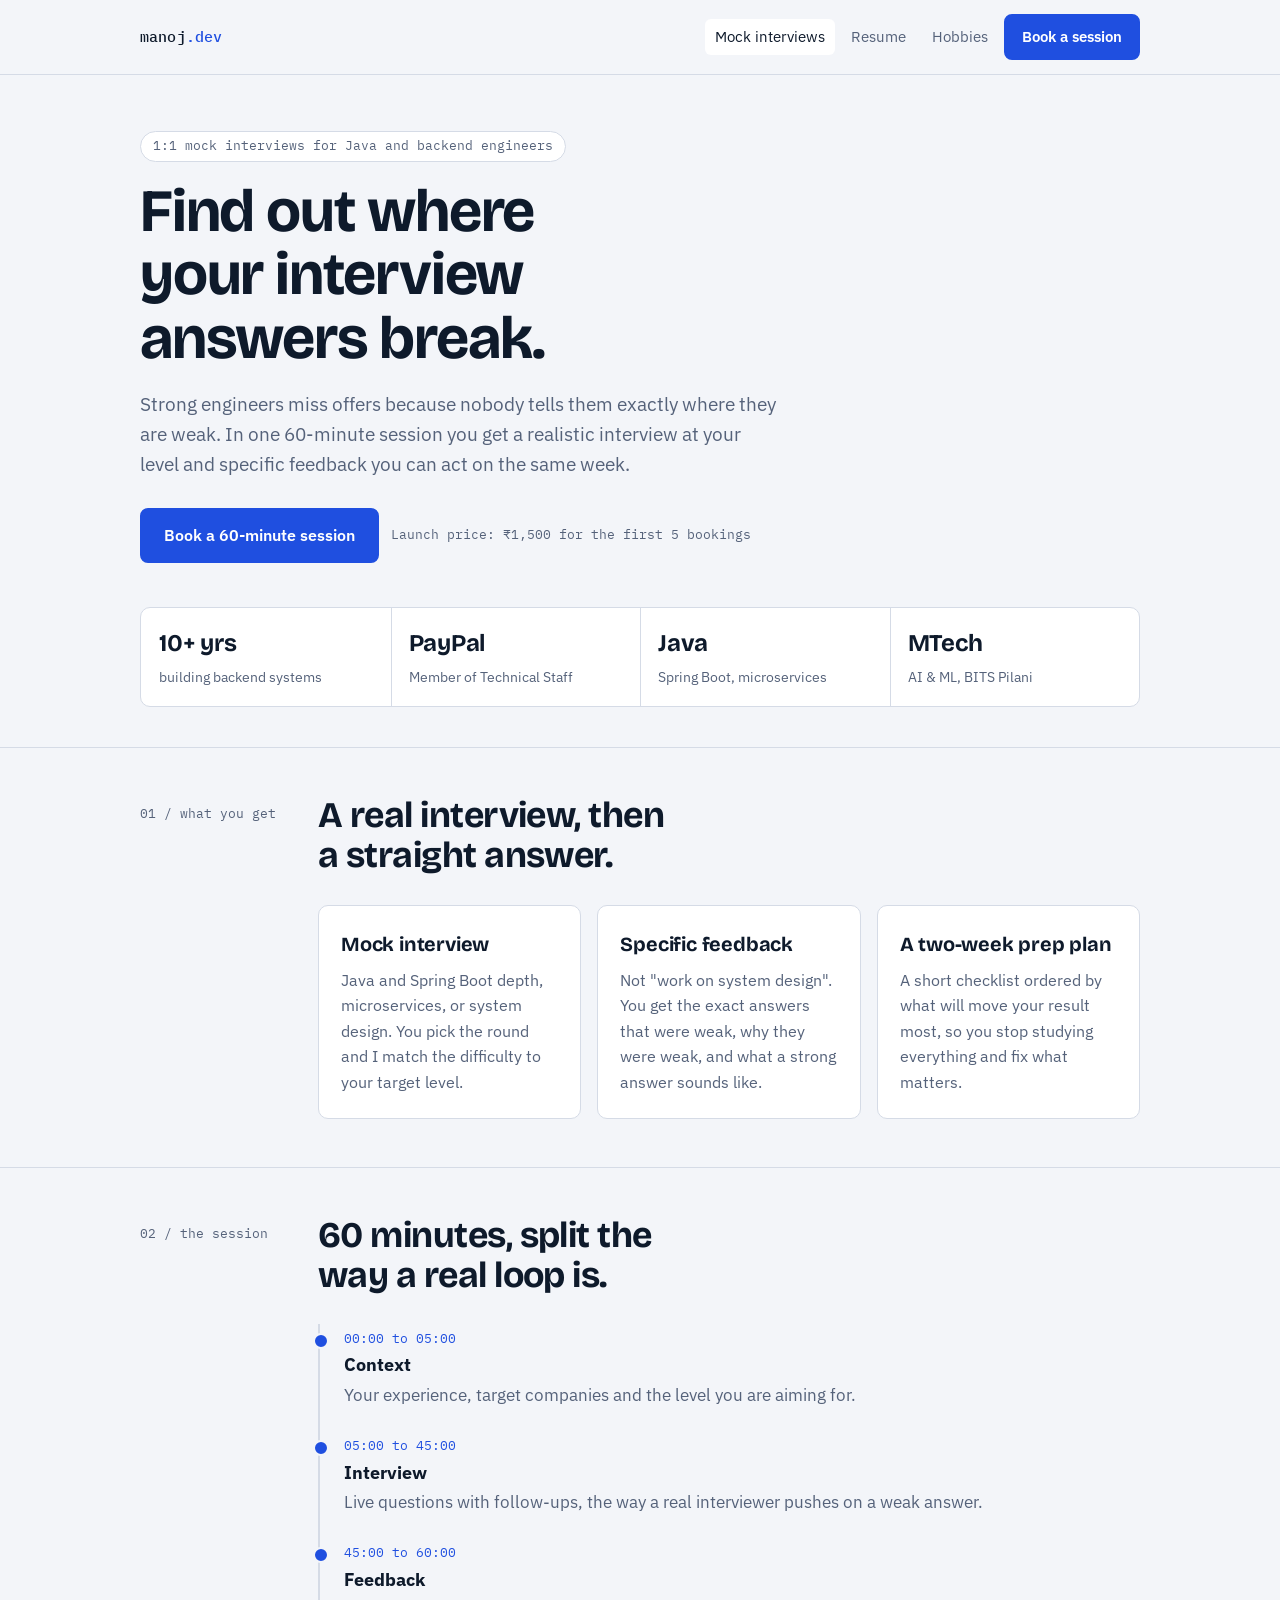
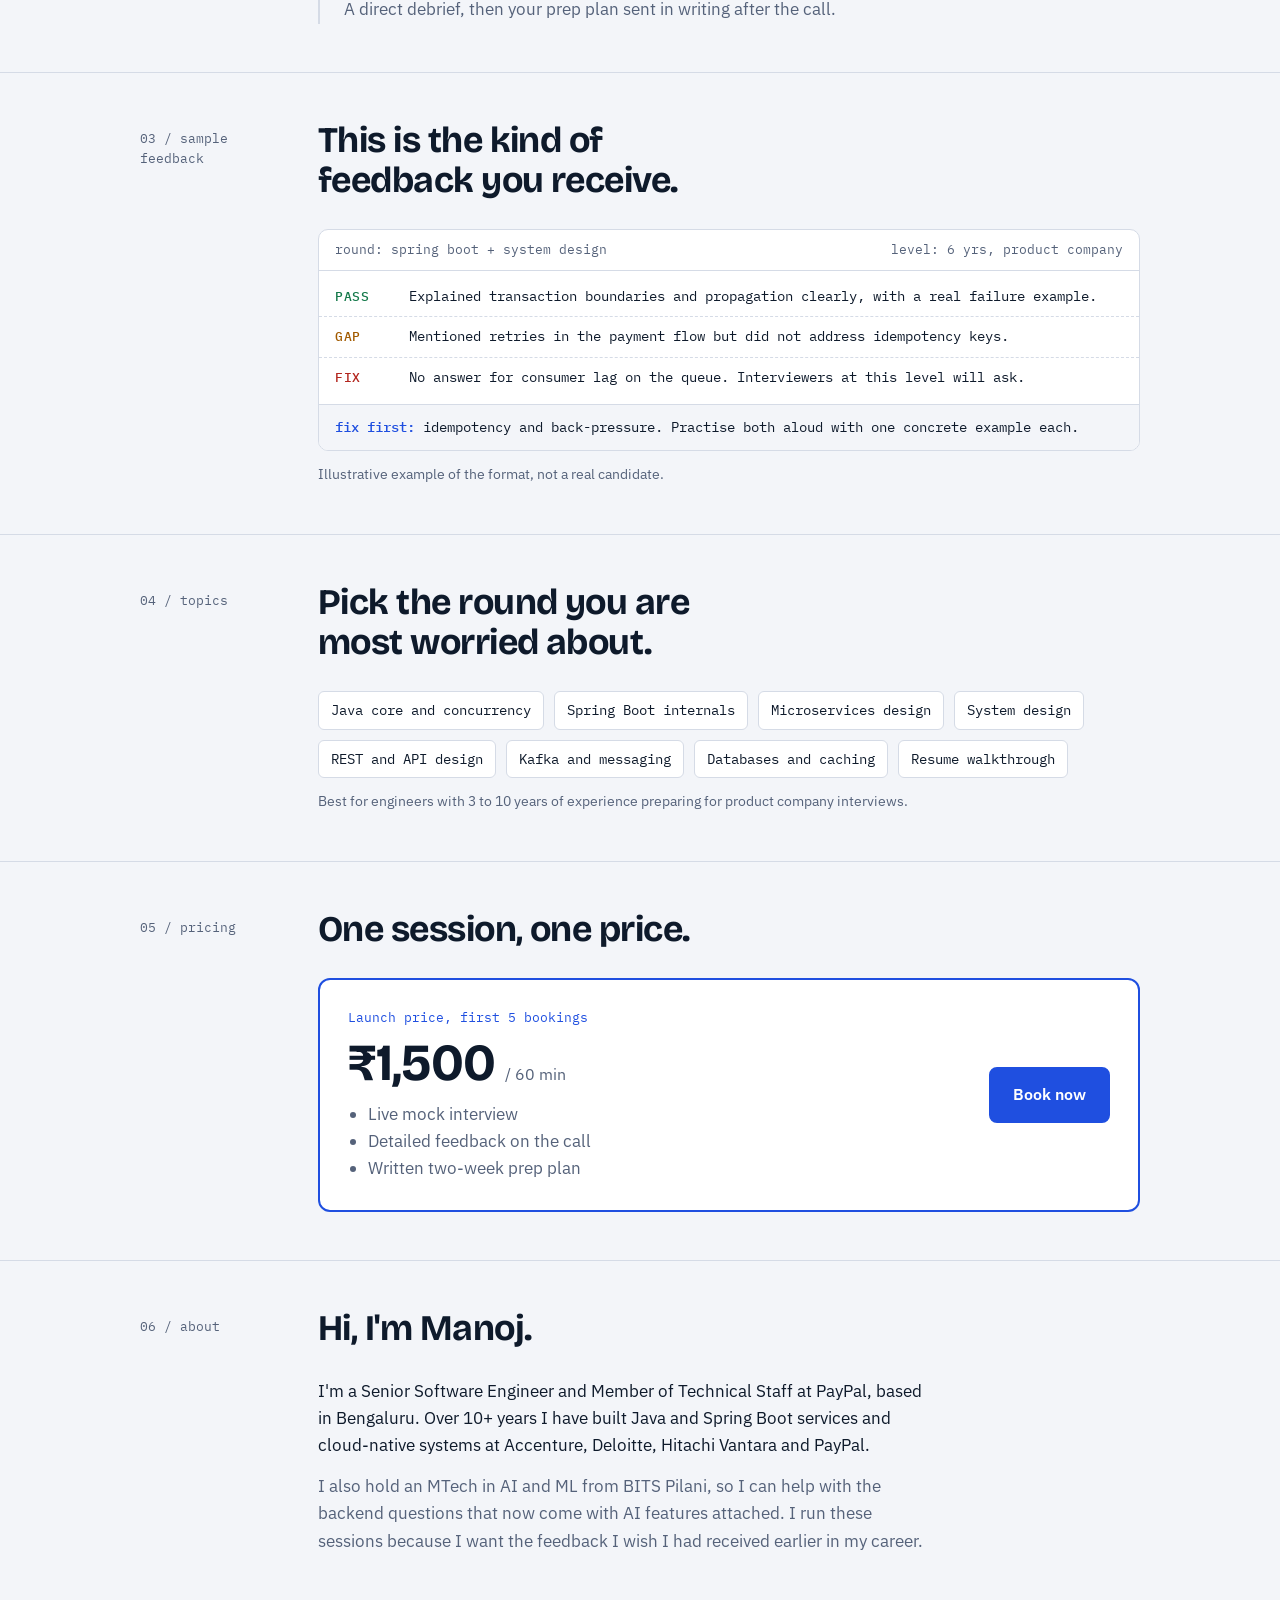
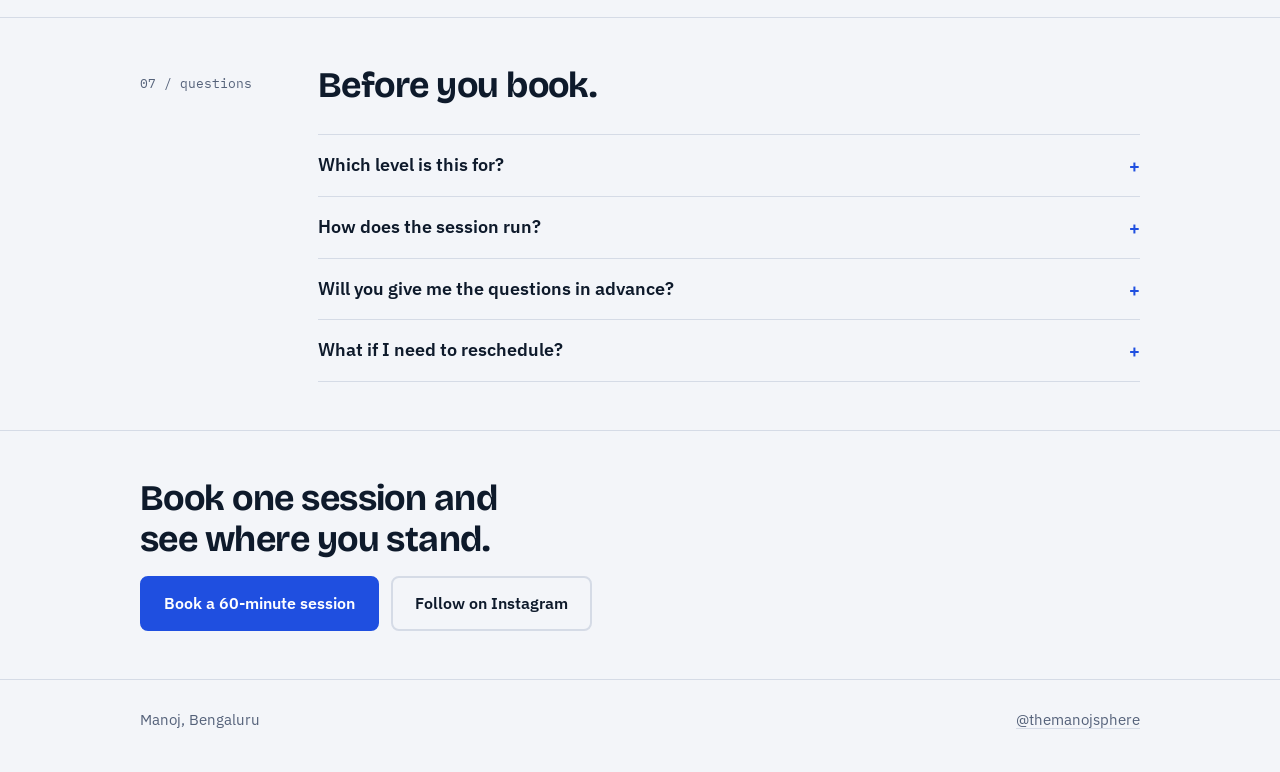
==== index.html @ a42c8658 "v1" ====
<!DOCTYPE html>
<html lang="en">
<head>
<meta charset="utf-8">
<meta name="viewport" content="width=device-width, initial-scale=1">
<title>Manoj Backend Mock Interviews</title>
<meta name="description" content="1:1 mock interviews and honest feedback for Java and backend engineers, from a Senior Software Engineer at PayPal.">
<link rel="preconnect" href="https://fonts.googleapis.com">
<link rel="preconnect" href="https://fonts.gstatic.com" crossorigin>
<link href="https://fonts.googleapis.com/css2?family=Bricolage+Grotesque:opsz,wght@12..96,600;12..96,700&family=IBM+Plex+Sans:wght@400;500;600&family=IBM+Plex+Mono:wght@400;500&display=swap" rel="stylesheet">
<link rel="stylesheet" href="styles.css">
</head>
<body>

<header class="top">
  <div class="wrap">
    <a class="brand" href="index.html">manoj<span>.dev</span></a>
    <nav class="links" aria-label="Main">
      <a class="nl" href="index.html" aria-current="page">Mock interviews</a>
      <a class="nl" href="resume.html">Resume</a>
      <a class="nl" href="hobbies.html">Hobbies</a>
      <a class="btn small" data-book href="https://topmate.io/manoj_chauhan/">Book a session</a>
    </nav>
  </div>
</header>

<main id="top">
  <div class="wrap">
    <div class="hero">
      <span class="tag">1:1 mock interviews for Java and backend engineers</span>
      <h1>Find out where your interview answers break.</h1>
      <p class="lead">Strong engineers miss offers because nobody tells them exactly where they are weak. In one 60-minute session you get a realistic interview at your level and specific feedback you can act on the same week.</p>
      <div class="cta">
        <a class="btn" data-book href="https://topmate.io/manoj_chauhan/">Book a 60-minute session</a>
        <span class="note">Launch price: ₹1,500 for the first 5 bookings</span>
      </div>

      <div class="creds" aria-label="Background">
        <div><b>10+ yrs</b><span>building backend systems</span></div>
        <div><b>PayPal</b><span>Member of Technical Staff</span></div>
        <div><b>Java</b><span>Spring Boot, microservices</span></div>
        <div><b>MTech</b><span>AI &amp; ML, BITS Pilani</span></div>
      </div>
    </div>
  </div>

  <section id="what">
    <div class="wrap">
      <div class="sec-head">
        <div class="label">01 / what you get</div>
        <h2>A real interview, then a straight answer.</h2>
      </div>
      <div class="sec-body">
        <div class="grid3">
          <div class="card">
            <h3>Mock interview</h3>
            <p>Java and Spring Boot depth, microservices, or system design. You pick the round and I match the difficulty to your target level.</p>
          </div>
          <div class="card">
            <h3>Specific feedback</h3>
            <p>Not "work on system design". You get the exact answers that were weak, why they were weak, and what a strong answer sounds like.</p>
          </div>
          <div class="card">
            <h3>A two-week prep plan</h3>
            <p>A short checklist ordered by what will move your result most, so you stop studying everything and fix what matters.</p>
          </div>
        </div>
      </div>
    </div>
  </section>

  <section id="session">
    <div class="wrap">
      <div class="sec-head">
        <div class="label">02 / the session</div>
        <h2>60 minutes, split the way a real loop is.</h2>
      </div>
      <div class="sec-body">
        <ol class="timeline">
          <li><span class="t">00:00 to 05:00</span><strong>Context</strong><p>Your experience, target companies and the level you are aiming for.</p></li>
          <li><span class="t">05:00 to 45:00</span><strong>Interview</strong><p>Live questions with follow-ups, the way a real interviewer pushes on a weak answer.</p></li>
          <li><span class="t">45:00 to 60:00</span><strong>Feedback</strong><p>A direct debrief, then your prep plan sent in writing after the call.</p></li>
        </ol>
      </div>
    </div>
  </section>

  <section id="sample">
    <div class="wrap">
      <div class="sec-head">
        <div class="label">03 / sample feedback</div>
        <h2>This is the kind of feedback you receive.</h2>
      </div>
      <div class="sec-body">
        <div class="report" role="figure" aria-label="Example interview feedback report">
          <div class="bar"><span>round: spring boot + system design</span><span>level: 6 yrs, product company</span></div>
          <div class="rows">
            <div class="row"><span class="badge pass">PASS</span><span>Explained transaction boundaries and propagation clearly, with a real failure example.</span></div>
            <div class="row"><span class="badge gap">GAP</span><span>Mentioned retries in the payment flow but did not address idempotency keys.</span></div>
            <div class="row"><span class="badge fix">FIX</span><span>No answer for consumer lag on the queue. Interviewers at this level will ask.</span></div>
          </div>
          <div class="foot"><b>fix first:</b> idempotency and back-pressure. Practise both aloud with one concrete example each.</div>
        </div>
        <p class="caption">Illustrative example of the format, not a real candidate.</p>
      </div>
    </div>
  </section>

  <section id="topics">
    <div class="wrap">
      <div class="sec-head">
        <div class="label">04 / topics</div>
        <h2>Pick the round you are most worried about.</h2>
      </div>
      <div class="sec-body">
        <ul class="chips">
          <li>Java core and concurrency</li>
          <li>Spring Boot internals</li>
          <li>Microservices design</li>
          <li>System design</li>
          <li>REST and API design</li>
          <li>Kafka and messaging</li>
          <li>Databases and caching</li>
          <li>Resume walkthrough</li>
        </ul>
        <p class="caption">Best for engineers with 3 to 10 years of experience preparing for product company interviews.</p>
      </div>
    </div>
  </section>

  <section id="pricing">
    <div class="wrap">
      <div class="sec-head">
        <div class="label">05 / pricing</div>
        <h2>One session, one price.</h2>
      </div>
      <div class="sec-body">
        <div class="price">
          <div>
            <div class="was">Launch price, first 5 bookings</div>
            <div class="amt">₹1,500 <small>/ 60 min</small></div>
            <ul>
              <li>Live mock interview</li>
              <li>Detailed feedback on the call</li>
              <li>Written two-week prep plan</li>
            </ul>
          </div>
          <a class="btn" data-book href="https://topmate.io/manoj_chauhan/">Book now</a>
        </div>
      </div>
    </div>
  </section>

  <section id="about">
    <div class="wrap">
      <div class="sec-head">
        <div class="label">06 / about</div>
        <h2>Hi, I'm Manoj.</h2>
      </div>
      <div class="sec-body about">
        <p>I'm a Senior Software Engineer and Member of Technical Staff at PayPal, based in Bengaluru. Over 10+ years I have built Java and Spring Boot services and cloud-native systems at Accenture, Deloitte, Hitachi Vantara and PayPal.</p>
        <p class="muted">I also hold an MTech in AI and ML from BITS Pilani, so I can help with the backend questions that now come with AI features attached. I run these sessions because I want the feedback I wish I had received earlier in my career.</p>
      </div>
    </div>
  </section>

  <section id="faq">
    <div class="wrap">
      <div class="sec-head">
        <div class="label">07 / questions</div>
        <h2>Before you book.</h2>
      </div>
      <div class="sec-body">
        <details>
          <summary>Which level is this for?</summary>
          <p>Engineers with roughly 3 to 10 years of experience. If you are outside that range, message me first and I will tell you honestly whether it fits.</p>
        </details>
        <details>
          <summary>How does the session run?</summary>
          <p>It is a video call. After you book, I will ask which round you want and which companies you are targeting so I can prepare the right questions.</p>
        </details>
        <details>
          <summary>Will you give me the questions in advance?</summary>
          <p>No. The value is in answering without preparing for these exact questions, the same as in a real interview.</p>
        </details>
        <details>
          <summary>What if I need to reschedule?</summary>
          <p>Tell me at least 24 hours before and we will move it to another slot.</p>
        </details>
      </div>
    </div>
  </section>

  <section class="final">
    <div class="wrap">
      <div class="sec-body" style="margin-left:0">
        <h2>Book one session and see where you stand.</h2>
        <div class="cta">
          <a class="btn" data-book href="https://topmate.io/manoj_chauhan/">Book a 60-minute session</a>
          <a class="btn ghost" href="https://www.instagram.com/themanojsphere" target="_blank" rel="noopener">Follow on Instagram</a>
        </div>
      </div>
    </div>
  </section>
</main>

<footer>
  <div class="wrap">
    <span>Manoj, Bengaluru</span>
    <a href="https://www.instagram.com/themanojsphere" target="_blank" rel="noopener">@themanojsphere</a>
  </div>
</footer>

<script>
  // Replace this with your own Topmate (or other booking) link. Every Book button uses it.
  var BOOK_URL = "https://topmate.io/manoj_chauhan/";
  document.querySelectorAll("[data-book]").forEach(function (a) { a.setAttribute("href", BOOK_URL); a.setAttribute("target", "_blank"); a.setAttribute("rel", "noopener"); });
</script>
</body>
</html>
---- styles.css ----
/* Layout idea: a single left-aligned column of sections, each ruled like a code review, with one mono "feedback report" as the signature element. */
:root {
  --bg: #F3F5F9;
  --surface: #FFFFFF;
  --ink: #0E1A2B;
  --muted: #55627A;
  --line: #D5DBE6;
  --accent: #1F4FE0;
  --accent-ink: #FFFFFF;
  --good: #14794A;
  --warn: #A25B00;
  --bad: #B3261E;
  --display: "Bricolage Grotesque", "Helvetica Neue", Arial, sans-serif;
  --body: "IBM Plex Sans", system-ui, -apple-system, "Segoe UI", sans-serif;
  --mono: "IBM Plex Mono", ui-monospace, "SF Mono", Menlo, Consolas, monospace;
  color-scheme: light;
}
@media (prefers-color-scheme: dark) {
  :root:not([data-theme="light"]) {
    --bg: #0B1220;
    --surface: #131C2E;
    --ink: #E8EDF7;
    --muted: #9AA7BF;
    --line: #26334D;
    --accent: #7FA2FF;
    --accent-ink: #0B1220;
    --good: #4CC38A;
    --warn: #E5A54B;
    --bad: #FF8A80;
    color-scheme: dark;
  }
}
:root[data-theme="dark"] {
  --bg: #0B1220;
  --surface: #131C2E;
  --ink: #E8EDF7;
  --muted: #9AA7BF;
  --line: #26334D;
  --accent: #7FA2FF;
  --accent-ink: #0B1220;
  --good: #4CC38A;
  --warn: #E5A54B;
  --bad: #FF8A80;
  color-scheme: dark;
}

* { box-sizing: border-box; }
html { scroll-behavior: smooth; }
body {
  margin: 0;
  background: var(--bg);
  color: var(--ink);
  font-family: var(--body);
  font-size: 17px;
  line-height: 1.6;
  -webkit-font-smoothing: antialiased;
}
@media (prefers-reduced-motion: reduce) { html { scroll-behavior: auto; } * { transition: none !important; } }

a { color: inherit; }
:focus-visible { outline: 3px solid var(--accent); outline-offset: 3px; border-radius: 4px; }

.wrap { max-width: 1040px; margin: 0 auto; padding: 0 20px; }

/* header */
header.top { border-bottom: 1px solid var(--line); }
header.top .wrap { display: flex; align-items: center; justify-content: space-between; gap: 16px; padding-top: 14px; padding-bottom: 14px; }
.brand { font-family: var(--mono); font-size: 15px; font-weight: 500; text-decoration: none; letter-spacing: 0.01em; }
.brand span { color: var(--accent); }

.btn {
  display: inline-flex; align-items: center; justify-content: center; gap: 8px;
  background: var(--accent); color: var(--accent-ink);
  font-family: var(--body); font-weight: 600; font-size: 16px;
  padding: 13px 22px; border-radius: 8px; text-decoration: none; border: 2px solid var(--accent);
  transition: transform .15s ease;
}
.btn:hover { transform: translateY(-1px); }
.btn.ghost { background: transparent; color: var(--ink); border-color: var(--line); }
.btn.small { padding: 9px 16px; font-size: 15px; }

/* hero */
.hero { padding: 56px 0 40px; }
.tag { font-family: var(--mono); font-size: 13px; color: var(--muted); display: inline-block; border: 1px solid var(--line); border-radius: 999px; padding: 4px 12px; background: var(--surface); }
h1 {
  font-family: var(--display); font-weight: 700; font-size: clamp(34px, 6.4vw, 60px);
  line-height: 1.06; letter-spacing: -0.02em; margin: 18px 0 18px; max-width: 16ch; text-wrap: balance;
}
.lead { font-size: 19px; color: var(--muted); max-width: 58ch; margin: 0 0 28px; }
.cta { display: flex; flex-wrap: wrap; gap: 12px; align-items: center; }
.cta .note { font-family: var(--mono); font-size: 13px; color: var(--muted); }

.creds { display: grid; grid-template-columns: repeat(auto-fit, minmax(150px, 1fr)); gap: 0; margin-top: 44px; border: 1px solid var(--line); border-radius: 10px; background: var(--surface); overflow: hidden; }
.creds div { padding: 16px 18px; border-right: 1px solid var(--line); border-bottom: 1px solid var(--line); margin: 0 -1px -1px 0; }
.creds b { display: block; font-family: var(--display); font-size: 24px; letter-spacing: -0.01em; }
.creds span { font-size: 14px; color: var(--muted); }

/* sections */
section { padding: 48px 0; border-top: 1px solid var(--line); }
.sec-head { display: grid; grid-template-columns: 150px 1fr; gap: 12px 28px; margin-bottom: 28px; }
.sec-head .label { font-family: var(--mono); font-size: 13px; color: var(--muted); padding-top: 8px; }
h2 { font-family: var(--display); font-size: clamp(26px, 4vw, 36px); line-height: 1.12; letter-spacing: -0.015em; margin: 0; max-width: 22ch; text-wrap: balance; }
.sec-body { margin-left: 178px; }
@media (max-width: 760px) {
  .sec-head { grid-template-columns: 1fr; gap: 4px; }
  .sec-head .label { padding-top: 0; }
  .sec-body { margin-left: 0; }
}

.grid3 { display: grid; grid-template-columns: repeat(auto-fit, minmax(230px, 1fr)); gap: 16px; }
.card { background: var(--surface); border: 1px solid var(--line); border-radius: 10px; padding: 22px; }
.card h3 { font-family: var(--display); font-size: 20px; margin: 0 0 8px; letter-spacing: -0.01em; }
.card p { margin: 0; color: var(--muted); font-size: 16px; }

/* session timeline */
.timeline { list-style: none; margin: 0; padding: 0; border-left: 2px solid var(--line); }
.timeline li { position: relative; padding: 0 0 22px 24px; }
.timeline li:last-child { padding-bottom: 0; }
.timeline li::before { content: ""; position: absolute; left: -7px; top: 9px; width: 12px; height: 12px; border-radius: 50%; background: var(--accent); border: 2px solid var(--bg); }
.timeline .t { font-family: var(--mono); font-size: 13px; color: var(--accent); }
.timeline strong { display: block; font-size: 18px; }
.timeline p { margin: 2px 0 0; color: var(--muted); }

/* feedback report */
.report { background: var(--surface); border: 1px solid var(--line); border-radius: 10px; overflow: hidden; font-family: var(--mono); font-size: 14px; line-height: 1.55; }
.report .bar { display: flex; justify-content: space-between; gap: 12px; flex-wrap: wrap; padding: 10px 16px; border-bottom: 1px solid var(--line); color: var(--muted); font-size: 12.5px; }
.report .rows { padding: 6px 0; }
.report .row { display: grid; grid-template-columns: 62px 1fr; gap: 12px; padding: 9px 16px; }
.report .badge { font-weight: 500; font-size: 12.5px; letter-spacing: 0.04em; padding-top: 1px; }
.report .pass { color: var(--good); }
.report .gap { color: var(--warn); }
.report .fix { color: var(--bad); }
.report .row + .row { border-top: 1px dashed var(--line); }
.report .foot { padding: 12px 16px; border-top: 1px solid var(--line); background: var(--bg); }
.report .foot b { color: var(--accent); font-weight: 500; }
.caption { font-size: 14px; color: var(--muted); margin: 12px 0 0; }

/* topics */
.chips { display: flex; flex-wrap: wrap; gap: 10px; padding: 0; margin: 0; list-style: none; }
.chips li { font-family: var(--mono); font-size: 14px; background: var(--surface); border: 1px solid var(--line); border-radius: 6px; padding: 7px 12px; }

/* pricing */
.price { display: flex; flex-wrap: wrap; gap: 28px; align-items: center; justify-content: space-between; background: var(--surface); border: 2px solid var(--accent); border-radius: 12px; padding: 28px; }
.price .amt { font-family: var(--display); font-size: 52px; font-weight: 700; letter-spacing: -0.02em; line-height: 1; }
.price .amt small { font-family: var(--body); font-size: 16px; font-weight: 400; color: var(--muted); letter-spacing: 0; }
.price ul { margin: 12px 0 0; padding-left: 20px; color: var(--muted); }
.price .was { font-family: var(--mono); font-size: 13px; color: var(--accent); margin-bottom: 8px; }

/* about */
.about p { margin: 0 0 14px; max-width: 62ch; }
.about p.muted { color: var(--muted); }

/* faq */
details { border-bottom: 1px solid var(--line); padding: 16px 0; }
details:first-child { border-top: 1px solid var(--line); }
summary { cursor: pointer; font-weight: 600; font-size: 18px; list-style: none; display: flex; justify-content: space-between; gap: 16px; }
summary::-webkit-details-marker { display: none; }
summary::after { content: "+"; font-family: var(--mono); color: var(--accent); }
details[open] summary::after { content: "\2212"; }
details p { margin: 10px 0 0; color: var(--muted); max-width: 62ch; }

/* final */
.final { text-align: left; }
.final h2 { max-width: 20ch; margin-bottom: 16px; }

footer { border-top: 1px solid var(--line); padding: 28px 0 40px; color: var(--muted); font-size: 15px; }
footer .wrap { display: flex; flex-wrap: wrap; justify-content: space-between; gap: 12px; }
footer a { text-decoration-color: var(--line); text-underline-offset: 3px; }

/* nav */
nav.links { display: flex; align-items: center; gap: 6px; flex-wrap: wrap; }
nav.links a.nl { font-size: 15px; text-decoration: none; padding: 6px 10px; border-radius: 6px; color: var(--muted); }
nav.links a.nl:hover, nav.links a.nl[aria-current="page"] { color: var(--ink); background: var(--surface); }
@media (max-width: 560px) { header.top .wrap { flex-wrap: wrap; } }

/* resume + hobbies */
.page-hero { padding: 48px 0 28px; }
.page-hero h1 { max-width: 18ch; }
.job { display: grid; grid-template-columns: 150px 1fr; gap: 6px 28px; padding: 20px 0; border-top: 1px solid var(--line); }
.job:first-child { border-top: 0; padding-top: 0; }
.job .when { font-family: var(--mono); font-size: 13px; color: var(--muted); padding-top: 4px; }
.job h3 { font-family: var(--display); font-size: 21px; margin: 0; letter-spacing: -0.01em; }
.job .where { color: var(--accent); font-weight: 500; }
.job p { margin: 6px 0 0; color: var(--muted); max-width: 60ch; }
@media (max-width: 640px) { .job { grid-template-columns: 1fr; } }
.skills { display: grid; grid-template-columns: repeat(auto-fit, minmax(220px, 1fr)); gap: 16px; }
.hob { display: grid; grid-template-columns: repeat(auto-fit, minmax(260px, 1fr)); gap: 16px; }
.hob .card .k { font-family: var(--mono); font-size: 12.5px; color: var(--accent); margin-bottom: 10px; display: block; }
.hob .card a { color: var(--accent); text-underline-offset: 3px; }
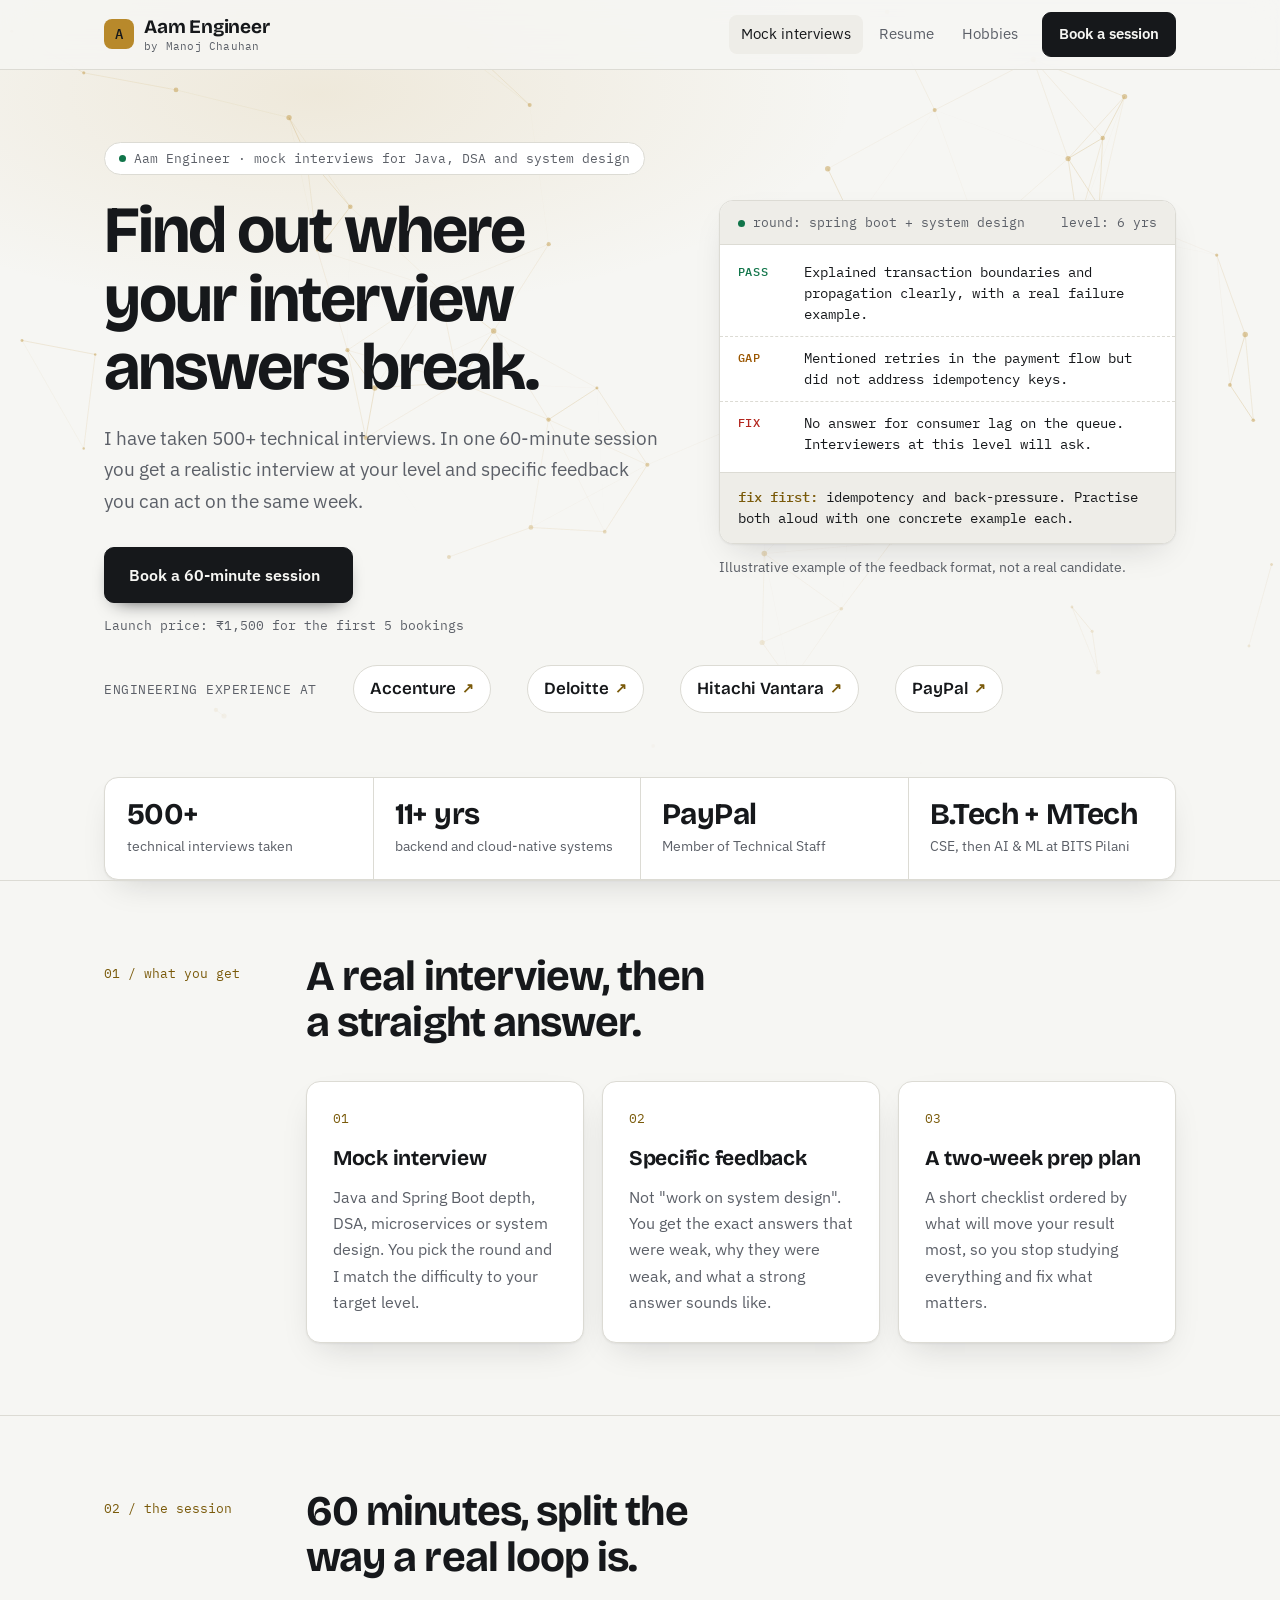
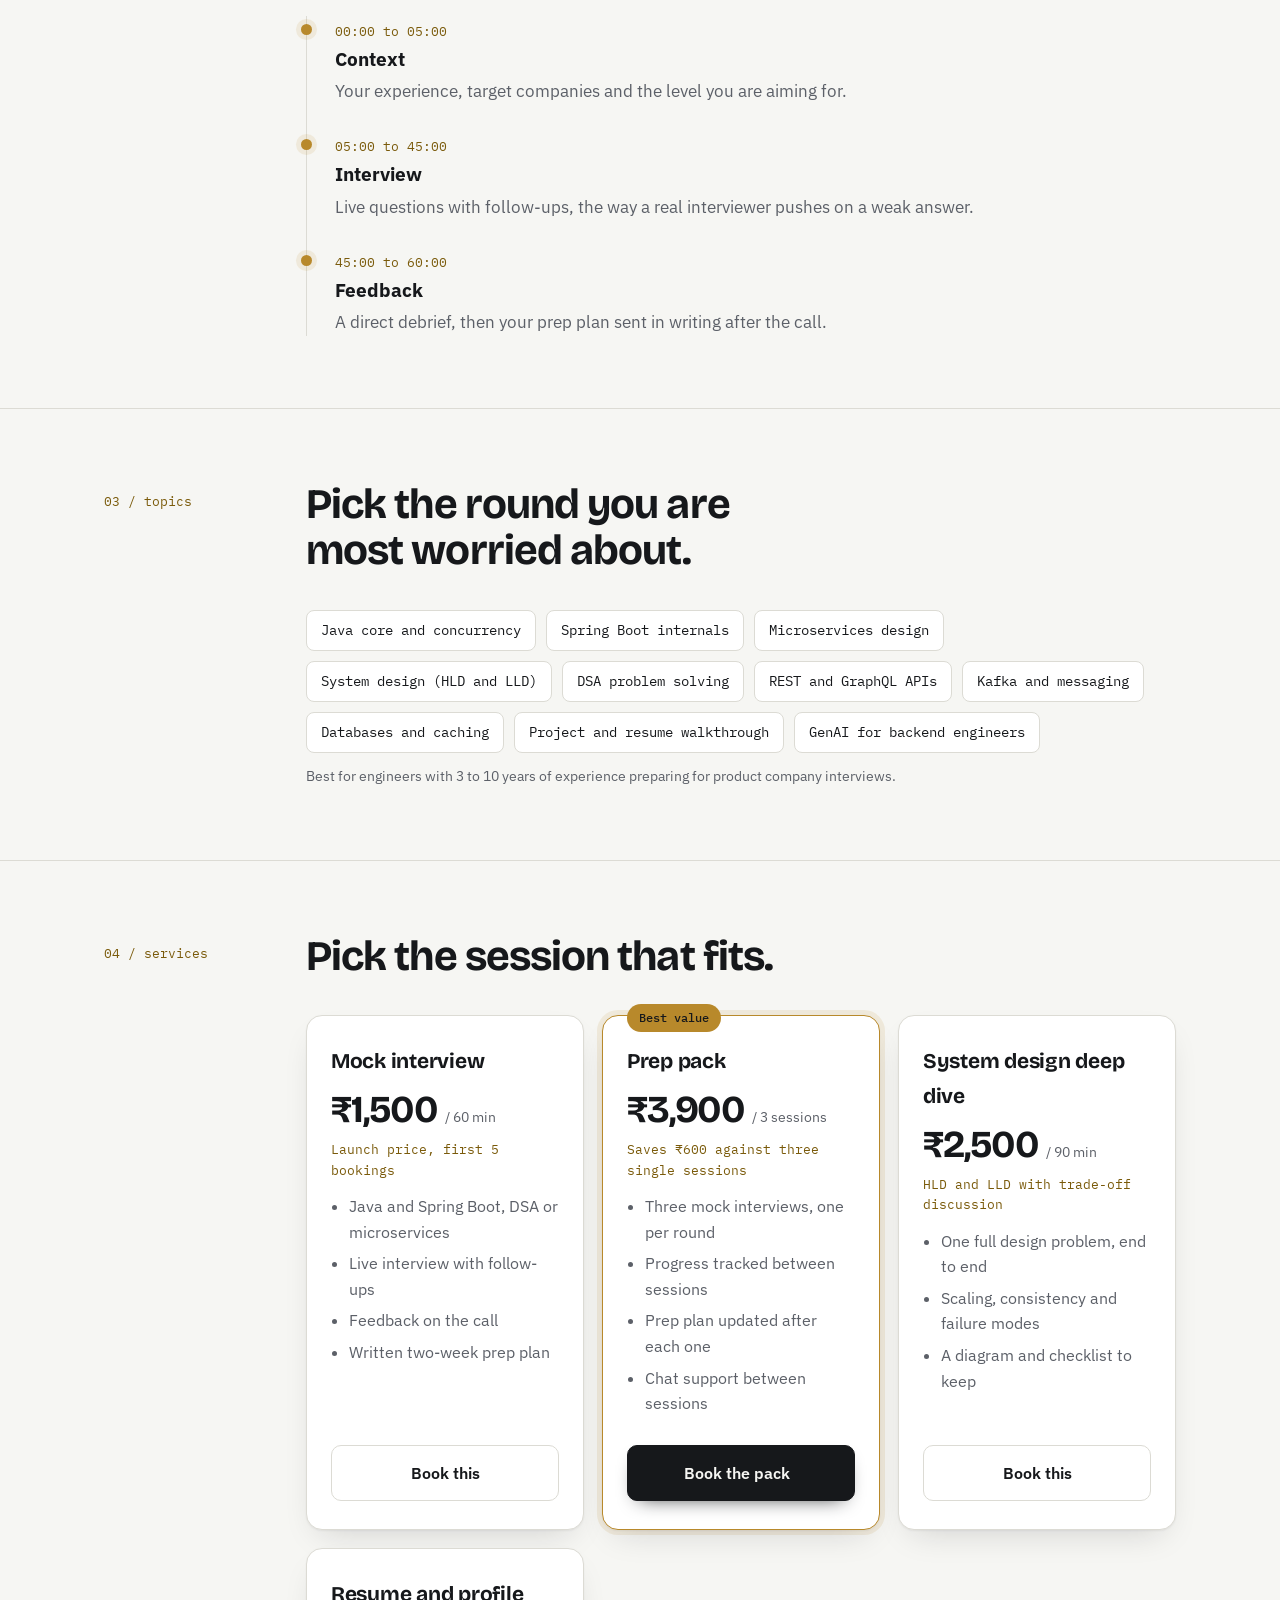
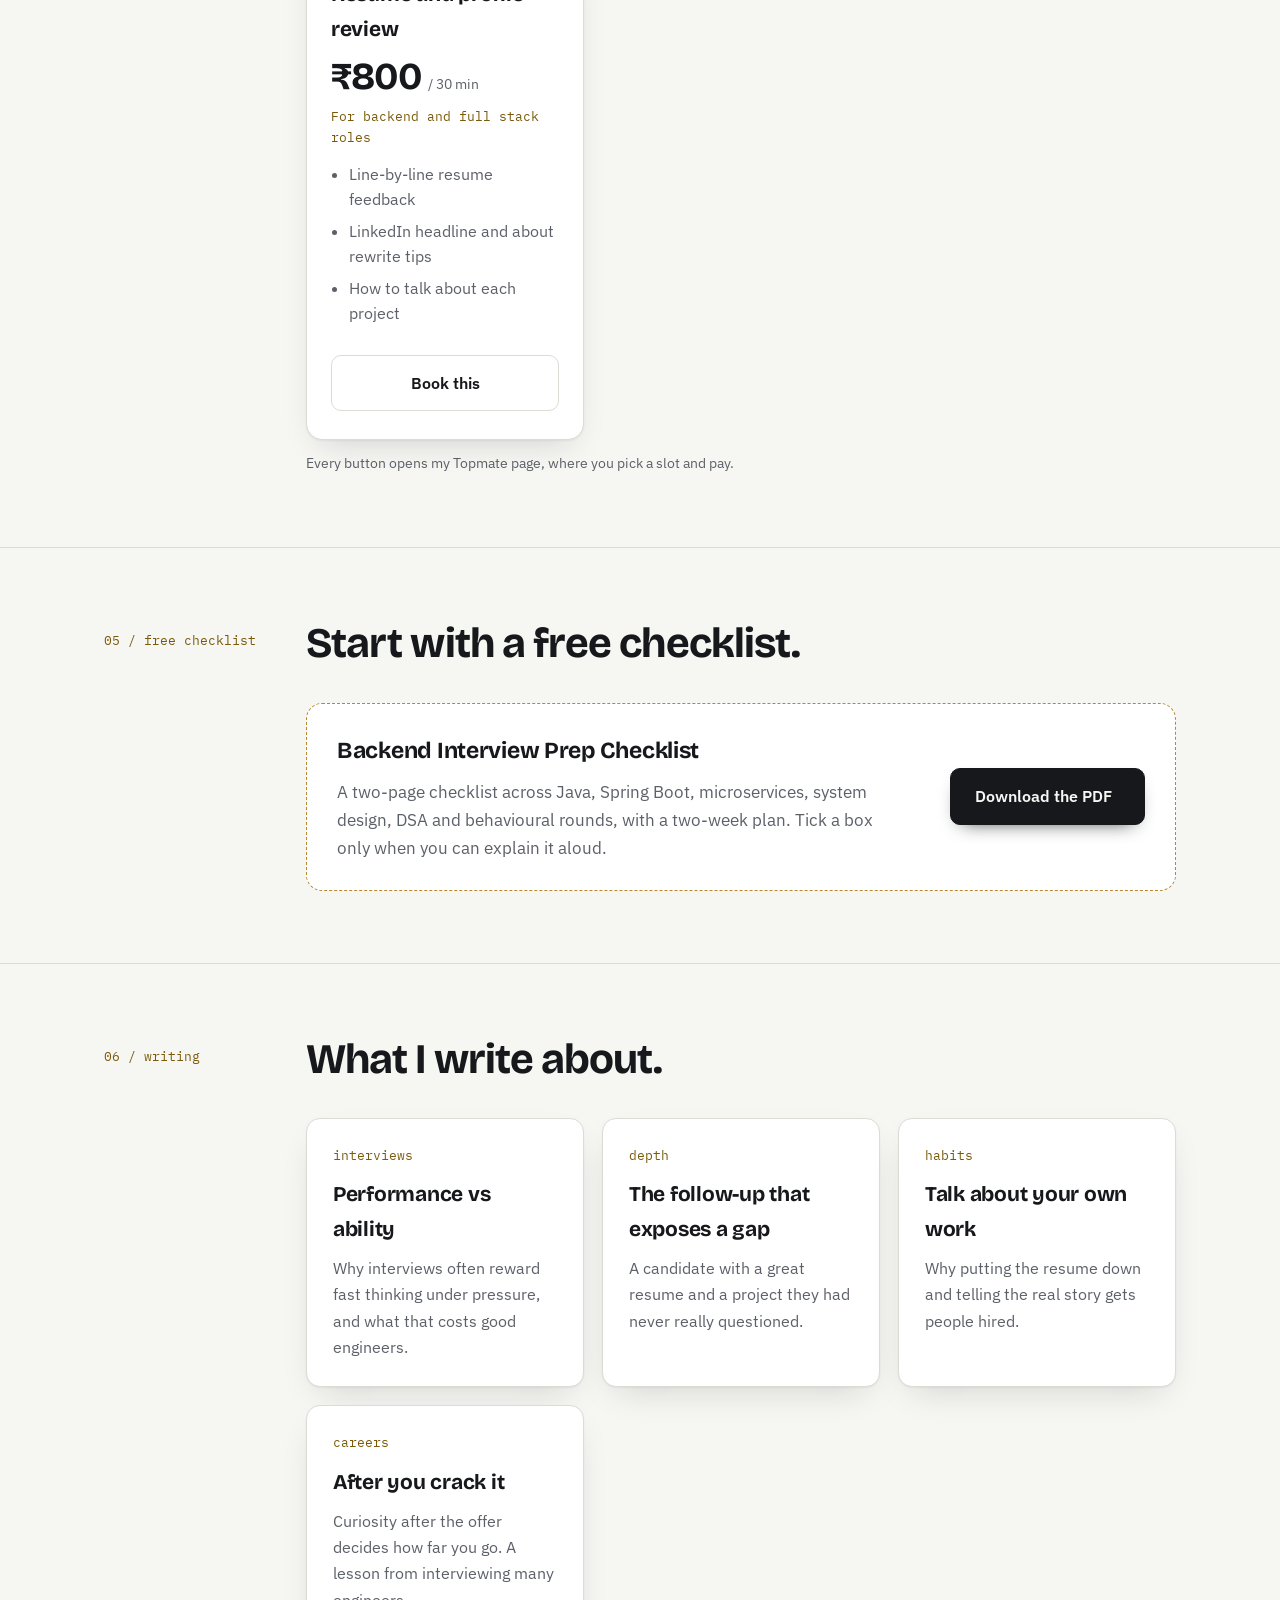
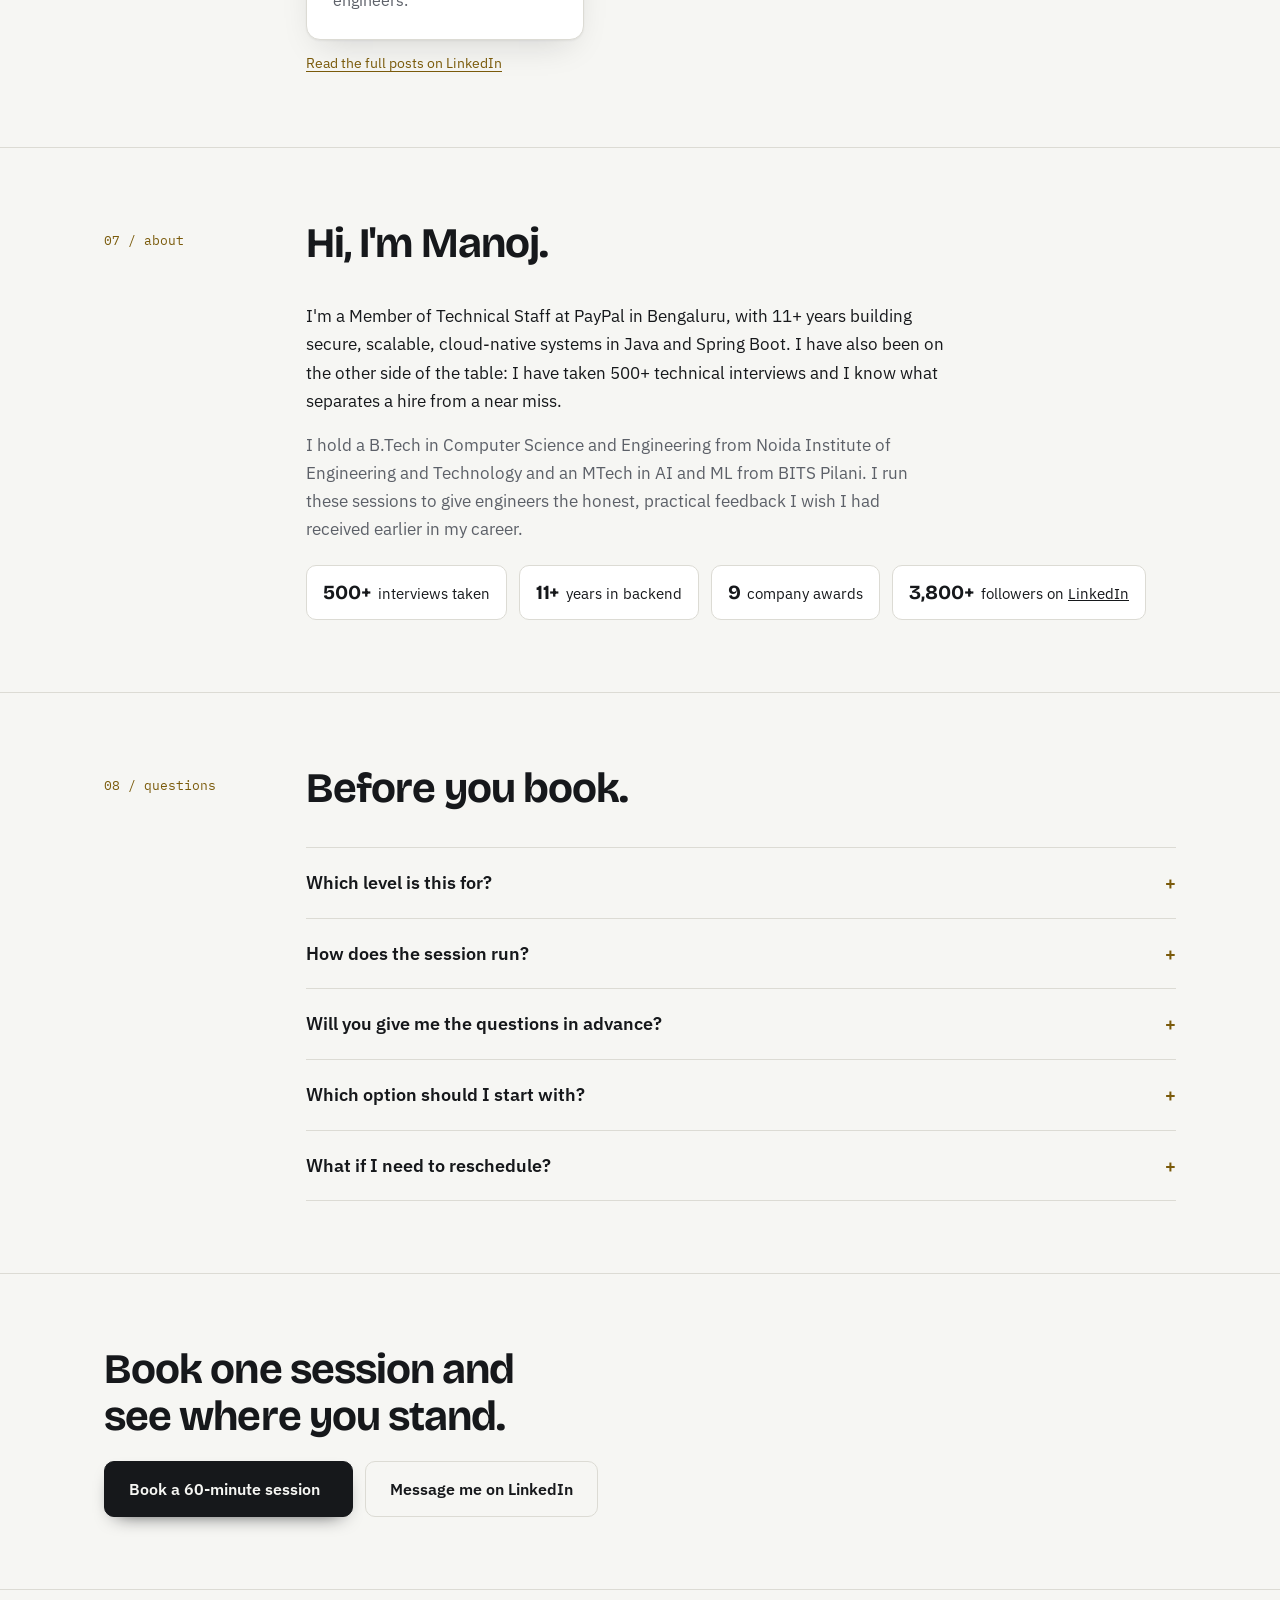
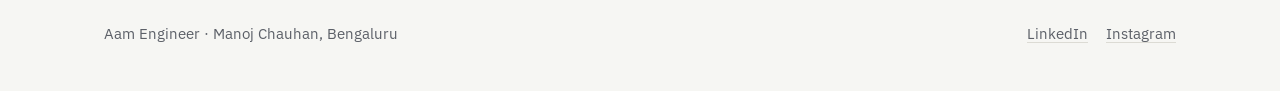
==== commit 7a39f503: "v2" ====
--- a/index.html
+++ b/index.html
@@ -3,18 +3,31 @@
 <head>
 <meta charset="utf-8">
 <meta name="viewport" content="width=device-width, initial-scale=1">
-<title>Manoj Backend Mock Interviews</title>
-<meta name="description" content="1:1 mock interviews and honest feedback for Java and backend engineers, from a Senior Software Engineer at PayPal.">
+<title>Aam Engineer Mock Interviews</title>
+<meta name="description" content="Aam Engineer: 1:1 mock interviews for Java, DSA and system design from Manoj Chauhan, a PayPal engineer who has taken 500+ technical interviews.">
+<meta property="og:type" content="website">
+<meta property="og:title" content="Aam Engineer Mock Interviews">
+<meta property="og:description" content="Aam Engineer: 1:1 mock interviews for Java, DSA and system design from Manoj Chauhan, a PayPal engineer who has taken 500+ technical interviews.">
+<meta property="og:image" content="https://manuniet.github.io/og.png">
+<meta property="og:url" content="https://manuniet.github.io/">
+<meta name="twitter:card" content="summary_large_image">
+<meta name="twitter:image" content="https://manuniet.github.io/og.png">
+<link rel="icon" href="data:image/svg+xml,%3Csvg xmlns='http://www.w3.org/2000/svg' viewBox='0 0 32 32'%3E%3Crect width='32' height='32' rx='8' fill='%23B8892B'/%3E%3Ctext x='16' y='23' font-family='Arial' font-size='20' font-weight='700' text-anchor='middle' fill='%2316181B'%3EA%3C/text%3E%3C/svg%3E">
 <link rel="preconnect" href="https://fonts.googleapis.com">
 <link rel="preconnect" href="https://fonts.gstatic.com" crossorigin>
 <link href="https://fonts.googleapis.com/css2?family=Bricolage+Grotesque:opsz,wght@12..96,600;12..96,700&family=IBM+Plex+Sans:wght@400;500;600&family=IBM+Plex+Mono:wght@400;500&display=swap" rel="stylesheet">
 <link rel="stylesheet" href="styles.css">
+<script>(function(w,d,s,l,i){w[l]=w[l]||[];w[l].push({'gtm.start':
+new Date().getTime(),event:'gtm.js'});var f=d.getElementsByTagName(s)[0],
+j=d.createElement(s),dl=l!='dataLayer'?'&l='+l:'';j.async=true;j.src=
+'https://www.googletagmanager.com/gtm.js?id='+i+dl;f.parentNode.insertBefore(j,f);
+})(window,document,'script','dataLayer','GTM-P4R6DNZ8');</script>
 </head>
 <body>
-
+<noscript><iframe src="https://www.googletagmanager.com/ns.html?id=GTM-P4R6DNZ8" height="0" width="0" style="display:none;visibility:hidden"></iframe></noscript>
 <header class="top">
   <div class="wrap">
-    <a class="brand" href="index.html">manoj<span>.dev</span></a>
+    <a class="brand" href="index.html"><i>A</i><span>Aam Engineer<small>by Manoj Chauhan</small></span></a>
     <nav class="links" aria-label="Main">
       <a class="nl" href="index.html" aria-current="page">Mock interviews</a>
       <a class="nl" href="resume.html">Resume</a>
@@ -26,21 +39,41 @@
 
 <main id="top">
   <div class="wrap">
-    <div class="hero">
-      <span class="tag">1:1 mock interviews for Java and backend engineers</span>
-      <h1>Find out where your interview answers break.</h1>
-      <p class="lead">Strong engineers miss offers because nobody tells them exactly where they are weak. In one 60-minute session you get a realistic interview at your level and specific feedback you can act on the same week.</p>
-      <div class="cta">
-        <a class="btn" data-book href="https://topmate.io/manoj_chauhan/">Book a 60-minute session</a>
-        <span class="note">Launch price: ₹1,500 for the first 5 bookings</span>
-      </div>
-
-      <div class="creds" aria-label="Background">
-        <div><b>10+ yrs</b><span>building backend systems</span></div>
-        <div><b>PayPal</b><span>Member of Technical Staff</span></div>
-        <div><b>Java</b><span>Spring Boot, microservices</span></div>
-        <div><b>MTech</b><span>AI &amp; ML, BITS Pilani</span></div>
-      </div>
+    <div class="hero"><canvas class="fx" aria-hidden="true"></canvas>
+      <div class="hero-grid">
+        <div>
+          <span class="tag">Aam Engineer · mock interviews for Java, DSA and system design</span>
+          <h1>Find out where your interview answers break.</h1>
+          <p class="lead">I have taken 500+ technical interviews. In one 60-minute session you get a realistic interview at your level and specific feedback you can act on the same week.</p>
+          <div class="cta">
+            <a class="btn" data-book href="https://topmate.io/manoj_chauhan/">Book a 60-minute session</a>
+            <span class="note">Launch price: ₹1,500 for the first 5 bookings</span>
+          </div>
+        </div>
+        <div>
+          <div class="report" role="figure" aria-label="Example interview feedback report">
+  <div class="bar"><span>round: spring boot + system design</span><span>level: 6 yrs</span></div>
+  <div class="rows">
+    <div class="row"><span class="badge pass">PASS</span><span>Explained transaction boundaries and propagation clearly, with a real failure example.</span></div>
+    <div class="row"><span class="badge gap">GAP</span><span>Mentioned retries in the payment flow but did not address idempotency keys.</span></div>
+    <div class="row"><span class="badge fix">FIX</span><span>No answer for consumer lag on the queue. Interviewers at this level will ask.</span></div>
+  </div>
+  <div class="foot"><b>fix first:</b> idempotency and back-pressure. Practise both aloud with one concrete example each.</div>
+</div>
+          <p class="caption">Illustrative example of the feedback format, not a real candidate.</p>
+        </div>
+      </div>
+
+      <div class="trust" aria-label="Where I have worked">
+        <small>Engineering experience at</small>
+        <a class="co" href="https://www.accenture.com" target="_blank" rel="noopener">Accenture <i>↗</i></a><a class="co" href="https://www.deloitte.com" target="_blank" rel="noopener">Deloitte <i>↗</i></a><a class="co" href="https://www.hitachivantara.com" target="_blank" rel="noopener">Hitachi Vantara <i>↗</i></a><a class="co" href="https://www.paypal.com" target="_blank" rel="noopener">PayPal <i>↗</i></a>
+      </div>
+    </div>
+    <div class="creds" aria-label="Background">
+      <div><b>500+</b><span>technical interviews taken</span></div>
+      <div><b>11+ yrs</b><span>backend and cloud-native systems</span></div>
+      <div><b>PayPal</b><span>Member of Technical Staff</span></div>
+      <div><b>B.Tech + MTech</b><span>CSE, then AI &amp; ML at BITS Pilani</span></div>
     </div>
   </div>
 
@@ -52,18 +85,9 @@
       </div>
       <div class="sec-body">
         <div class="grid3">
-          <div class="card">
-            <h3>Mock interview</h3>
-            <p>Java and Spring Boot depth, microservices, or system design. You pick the round and I match the difficulty to your target level.</p>
-          </div>
-          <div class="card">
-            <h3>Specific feedback</h3>
-            <p>Not "work on system design". You get the exact answers that were weak, why they were weak, and what a strong answer sounds like.</p>
-          </div>
-          <div class="card">
-            <h3>A two-week prep plan</h3>
-            <p>A short checklist ordered by what will move your result most, so you stop studying everything and fix what matters.</p>
-          </div>
+          <div class="card"><span class="num">01</span><h3>Mock interview</h3><p>Java and Spring Boot depth, DSA, microservices or system design. You pick the round and I match the difficulty to your target level.</p></div>
+          <div class="card"><span class="num">02</span><h3>Specific feedback</h3><p>Not "work on system design". You get the exact answers that were weak, why they were weak, and what a strong answer sounds like.</p></div>
+          <div class="card"><span class="num">03</span><h3>A two-week prep plan</h3><p>A short checklist ordered by what will move your result most, so you stop studying everything and fix what matters.</p></div>
         </div>
       </div>
     </div>
@@ -85,31 +109,10 @@
     </div>
   </section>
 
-  <section id="sample">
-    <div class="wrap">
-      <div class="sec-head">
-        <div class="label">03 / sample feedback</div>
-        <h2>This is the kind of feedback you receive.</h2>
-      </div>
-      <div class="sec-body">
-        <div class="report" role="figure" aria-label="Example interview feedback report">
-          <div class="bar"><span>round: spring boot + system design</span><span>level: 6 yrs, product company</span></div>
-          <div class="rows">
-            <div class="row"><span class="badge pass">PASS</span><span>Explained transaction boundaries and propagation clearly, with a real failure example.</span></div>
-            <div class="row"><span class="badge gap">GAP</span><span>Mentioned retries in the payment flow but did not address idempotency keys.</span></div>
-            <div class="row"><span class="badge fix">FIX</span><span>No answer for consumer lag on the queue. Interviewers at this level will ask.</span></div>
-          </div>
-          <div class="foot"><b>fix first:</b> idempotency and back-pressure. Practise both aloud with one concrete example each.</div>
-        </div>
-        <p class="caption">Illustrative example of the format, not a real candidate.</p>
-      </div>
-    </div>
-  </section>
-
   <section id="topics">
     <div class="wrap">
       <div class="sec-head">
-        <div class="label">04 / topics</div>
+        <div class="label">03 / topics</div>
         <h2>Pick the round you are most worried about.</h2>
       </div>
       <div class="sec-body">
@@ -117,11 +120,13 @@
           <li>Java core and concurrency</li>
           <li>Spring Boot internals</li>
           <li>Microservices design</li>
-          <li>System design</li>
-          <li>REST and API design</li>
+          <li>System design (HLD and LLD)</li>
+          <li>DSA problem solving</li>
+          <li>REST and GraphQL APIs</li>
           <li>Kafka and messaging</li>
           <li>Databases and caching</li>
-          <li>Resume walkthrough</li>
+          <li>Project and resume walkthrough</li>
+          <li>GenAI for backend engineers</li>
         </ul>
         <p class="caption">Best for engineers with 3 to 10 years of experience preparing for product company interviews.</p>
       </div>
@@ -131,22 +136,78 @@
   <section id="pricing">
     <div class="wrap">
       <div class="sec-head">
-        <div class="label">05 / pricing</div>
-        <h2>One session, one price.</h2>
-      </div>
-      <div class="sec-body">
-        <div class="price">
+        <div class="label">04 / services</div>
+        <h2>Pick the session that fits.</h2>
+      </div>
+      <div class="sec-body">
+        <div class="tiers">
+          <div class="tier">
+            <h3>Mock interview</h3>
+            <div class="p">₹1,500 <small>/ 60 min</small></div>
+            <p class="was">Launch price, first 5 bookings</p>
+            <ul><li>Java and Spring Boot, DSA or microservices</li><li>Live interview with follow-ups</li><li>Feedback on the call</li><li>Written two-week prep plan</li></ul>
+            <a class="btn ghost" data-book href="https://topmate.io/manoj_chauhan/">Book this</a>
+          </div>
+          <div class="tier featured">
+            <span class="badge-pop">Best value</span>
+            <h3>Prep pack</h3>
+            <div class="p">₹3,900 <small>/ 3 sessions</small></div>
+            <p class="was">Saves ₹600 against three single sessions</p>
+            <ul><li>Three mock interviews, one per round</li><li>Progress tracked between sessions</li><li>Prep plan updated after each one</li><li>Chat support between sessions</li></ul>
+            <a class="btn" data-book href="https://topmate.io/manoj_chauhan/">Book the pack</a>
+          </div>
+          <div class="tier">
+            <h3>System design deep dive</h3>
+            <div class="p">₹2,500 <small>/ 90 min</small></div>
+            <p class="was">HLD and LLD with trade-off discussion</p>
+            <ul><li>One full design problem, end to end</li><li>Scaling, consistency and failure modes</li><li>A diagram and checklist to keep</li></ul>
+            <a class="btn ghost" data-book href="https://topmate.io/manoj_chauhan/">Book this</a>
+          </div>
+          <div class="tier">
+            <h3>Resume and profile review</h3>
+            <div class="p">₹800 <small>/ 30 min</small></div>
+            <p class="was">For backend and full stack roles</p>
+            <ul><li>Line-by-line resume feedback</li><li>LinkedIn headline and about rewrite tips</li><li>How to talk about each project</li></ul>
+            <a class="btn ghost" data-book href="https://topmate.io/manoj_chauhan/">Book this</a>
+          </div>
+        </div>
+        <p class="caption">Every button opens my Topmate page, where you pick a slot and pay.</p>
+      </div>
+    </div>
+  </section>
+
+  <section id="checklist">
+    <div class="wrap">
+      <div class="sec-head">
+        <div class="label">05 / free checklist</div>
+        <h2>Start with a free checklist.</h2>
+      </div>
+      <div class="sec-body">
+        <div class="free">
           <div>
-            <div class="was">Launch price, first 5 bookings</div>
-            <div class="amt">₹1,500 <small>/ 60 min</small></div>
-            <ul>
-              <li>Live mock interview</li>
-              <li>Detailed feedback on the call</li>
-              <li>Written two-week prep plan</li>
-            </ul>
-          </div>
-          <a class="btn" data-book href="https://topmate.io/manoj_chauhan/">Book now</a>
-        </div>
+            <h3>Backend Interview Prep Checklist</h3>
+            <p>A two-page checklist across Java, Spring Boot, microservices, system design, DSA and behavioural rounds, with a two-week plan. Tick a box only when you can explain it aloud.</p>
+          </div>
+          <a class="btn" href="Backend_Interview_Checklist.pdf" download>Download the PDF</a>
+        </div>
+      </div>
+    </div>
+  </section>
+
+  <section id="writing">
+    <div class="wrap">
+      <div class="sec-head">
+        <div class="label">06 / writing</div>
+        <h2>What I write about.</h2>
+      </div>
+      <div class="sec-body">
+        <div class="grid3">
+          <div class="card"><span class="num">interviews</span><h3>Performance vs ability</h3><p>Why interviews often reward fast thinking under pressure, and what that costs good engineers.</p></div>
+          <div class="card"><span class="num">depth</span><h3>The follow-up that exposes a gap</h3><p>A candidate with a great resume and a project they had never really questioned.</p></div>
+          <div class="card"><span class="num">habits</span><h3>Talk about your own work</h3><p>Why putting the resume down and telling the real story gets people hired.</p></div>
+          <div class="card"><span class="num">careers</span><h3>After you crack it</h3><p>Curiosity after the offer decides how far you go. A lesson from interviewing many engineers.</p></div>
+        </div>
+        <p class="caption"><a href="https://www.linkedin.com/in/manojchauhan28/recent-activity/all/" target="_blank" rel="noopener">Read the full posts on LinkedIn</a></p>
       </div>
     </div>
   </section>
@@ -154,12 +215,20 @@
   <section id="about">
     <div class="wrap">
       <div class="sec-head">
-        <div class="label">06 / about</div>
+        <div class="label">07 / about</div>
         <h2>Hi, I'm Manoj.</h2>
       </div>
-      <div class="sec-body about">
-        <p>I'm a Senior Software Engineer and Member of Technical Staff at PayPal, based in Bengaluru. Over 10+ years I have built Java and Spring Boot services and cloud-native systems at Accenture, Deloitte, Hitachi Vantara and PayPal.</p>
-        <p class="muted">I also hold an MTech in AI and ML from BITS Pilani, so I can help with the backend questions that now come with AI features attached. I run these sessions because I want the feedback I wish I had received earlier in my career.</p>
+      <div class="sec-body">
+        <div class="about">
+          <p>I'm a Member of Technical Staff at PayPal in Bengaluru, with 11+ years building secure, scalable, cloud-native systems in Java and Spring Boot. I have also been on the other side of the table: I have taken 500+ technical interviews and I know what separates a hire from a near miss.</p>
+          <p class="muted">I hold a B.Tech in Computer Science and Engineering from Noida Institute of Engineering and Technology and an MTech in AI and ML from BITS Pilani. I run these sessions to give engineers the honest, practical feedback I wish I had received earlier in my career.</p>
+          <ul class="stats">
+            <li><b>500+</b>interviews taken</li>
+            <li><b>11+</b>years in backend</li>
+            <li><b>9</b>company awards</li>
+            <li><b>3,800+</b>followers on <a href="https://www.linkedin.com/in/manojchauhan28/" target="_blank" rel="noopener">LinkedIn</a></li>
+          </ul>
+        </div>
       </div>
     </div>
   </section>
@@ -167,54 +236,38 @@
   <section id="faq">
     <div class="wrap">
       <div class="sec-head">
-        <div class="label">07 / questions</div>
+        <div class="label">08 / questions</div>
         <h2>Before you book.</h2>
       </div>
       <div class="sec-body">
-        <details>
-          <summary>Which level is this for?</summary>
-          <p>Engineers with roughly 3 to 10 years of experience. If you are outside that range, message me first and I will tell you honestly whether it fits.</p>
-        </details>
-        <details>
-          <summary>How does the session run?</summary>
-          <p>It is a video call. After you book, I will ask which round you want and which companies you are targeting so I can prepare the right questions.</p>
-        </details>
-        <details>
-          <summary>Will you give me the questions in advance?</summary>
-          <p>No. The value is in answering without preparing for these exact questions, the same as in a real interview.</p>
-        </details>
-        <details>
-          <summary>What if I need to reschedule?</summary>
-          <p>Tell me at least 24 hours before and we will move it to another slot.</p>
-        </details>
+        <details><summary>Which level is this for?</summary><p>Engineers with roughly 3 to 10 years of experience. If you are outside that range, message me first and I will tell you honestly whether it fits.</p></details>
+        <details><summary>How does the session run?</summary><p>It is a video call. After you book, I will ask which round you want and which companies you are targeting so I can prepare the right questions.</p></details>
+        <details><summary>Will you give me the questions in advance?</summary><p>No. The value is in answering without preparing for these exact questions, the same as in a real interview.</p></details>
+        <details><summary>Which option should I start with?</summary><p>If you are unsure, start with one mock interview. If you already have interviews lined up, the prep pack gives you three rounds and an updated plan after each.</p></details>
+        <details><summary>What if I need to reschedule?</summary><p>Tell me at least 24 hours before and we will move it to another slot.</p></details>
       </div>
     </div>
   </section>
 
   <section class="final">
     <div class="wrap">
-      <div class="sec-body" style="margin-left:0">
-        <h2>Book one session and see where you stand.</h2>
-        <div class="cta">
-          <a class="btn" data-book href="https://topmate.io/manoj_chauhan/">Book a 60-minute session</a>
-          <a class="btn ghost" href="https://www.instagram.com/themanojsphere" target="_blank" rel="noopener">Follow on Instagram</a>
-        </div>
-      </div>
+      <h2>Book one session and see where you stand.</h2>
+      <div class="cta"><a class="btn" data-book href="https://topmate.io/manoj_chauhan/">Book a 60-minute session</a><a class="btn ghost" href="https://www.linkedin.com/in/manojchauhan28/" target="_blank" rel="noopener">Message me on LinkedIn</a></div>
     </div>
   </section>
 </main>
 
 <footer>
   <div class="wrap">
-    <span>Manoj, Bengaluru</span>
-    <a href="https://www.instagram.com/themanojsphere" target="_blank" rel="noopener">@themanojsphere</a>
+    <span>Aam Engineer · Manoj Chauhan, Bengaluru</span>
+    <span class="links"><a href="https://www.linkedin.com/in/manojchauhan28/" target="_blank" rel="noopener">LinkedIn</a><a href="https://www.instagram.com/themanojsphere" target="_blank" rel="noopener">Instagram</a></span>
   </div>
 </footer>
-
 <script>
-  // Replace this with your own Topmate (or other booking) link. Every Book button uses it.
   var BOOK_URL = "https://topmate.io/manoj_chauhan/";
-  document.querySelectorAll("[data-book]").forEach(function (a) { a.setAttribute("href", BOOK_URL); a.setAttribute("target", "_blank"); a.setAttribute("rel", "noopener"); });
+  window.dataLayer = window.dataLayer || [];
+  document.querySelectorAll("[data-book]").forEach(function (a) { a.setAttribute("href", BOOK_URL); a.setAttribute("target", "_blank"); a.setAttribute("rel", "noopener"); a.addEventListener("click", function () { window.dataLayer.push({ event: "book_click", book_label: (a.textContent || "").trim().slice(0, 60), page_path: location.pathname }); }); });
 </script>
+<script src="effects.js" defer></script>
 </body>
 </html>
--- a/styles.css
+++ b/styles.css
@@ -1,15 +1,20 @@
-/* Layout idea: a single left-aligned column of sections, each ruled like a code review, with one mono "feedback report" as the signature element. */
+/* Premium pass. Layout idea: calm editorial column, hairline rules, one signature feedback card in the hero. */
 :root {
-  --bg: #F3F5F9;
+  --bg: #F6F6F3;
   --surface: #FFFFFF;
-  --ink: #0E1A2B;
-  --muted: #55627A;
-  --line: #D5DBE6;
-  --accent: #1F4FE0;
-  --accent-ink: #FFFFFF;
-  --good: #14794A;
-  --warn: #A25B00;
+  --surface-2: #EEEDE8;
+  --ink: #16181B;
+  --muted: #5C6068;
+  --line: #DCDBD4;
+  --accent: #7A5A0A;          /* gold for text and links, AA on light */
+  --gold: #B8892B;            /* gold for fills, dots and rules */
+  --accent-soft: rgba(184, 137, 43, 0.12);
+  --btn-bg: #16181B;
+  --btn-ink: #F6F6F3;
+  --good: #11754A;
+  --warn: #9A5600;
   --bad: #B3261E;
+  --shadow: 0 1px 2px rgba(22, 24, 27, 0.05), 0 14px 34px -14px rgba(22, 24, 27, 0.18);
   --display: "Bricolage Grotesque", "Helvetica Neue", Arial, sans-serif;
   --body: "IBM Plex Sans", system-ui, -apple-system, "Segoe UI", sans-serif;
   --mono: "IBM Plex Mono", ui-monospace, "SF Mono", Menlo, Consolas, monospace;
@@ -17,30 +22,40 @@
 }
 @media (prefers-color-scheme: dark) {
   :root:not([data-theme="light"]) {
-    --bg: #0B1220;
-    --surface: #131C2E;
-    --ink: #E8EDF7;
-    --muted: #9AA7BF;
-    --line: #26334D;
-    --accent: #7FA2FF;
-    --accent-ink: #0B1220;
+    --bg: #0E0F11;
+    --surface: #17191C;
+    --surface-2: #1F2125;
+    --ink: #F2F0EA;
+    --muted: #A4A7AE;
+    --line: #2B2E33;
+    --accent: #D9B45B;
+    --gold: #D9B45B;
+    --accent-soft: rgba(217, 180, 91, 0.12);
+    --btn-bg: #D9B45B;
+    --btn-ink: #14120A;
     --good: #4CC38A;
     --warn: #E5A54B;
     --bad: #FF8A80;
+    --shadow: 0 1px 2px rgba(0, 0, 0, 0.4), 0 18px 44px -18px rgba(0, 0, 0, 0.7);
     color-scheme: dark;
   }
 }
 :root[data-theme="dark"] {
-  --bg: #0B1220;
-  --surface: #131C2E;
-  --ink: #E8EDF7;
-  --muted: #9AA7BF;
-  --line: #26334D;
-  --accent: #7FA2FF;
-  --accent-ink: #0B1220;
+  --bg: #0E0F11;
+  --surface: #17191C;
+  --surface-2: #1F2125;
+  --ink: #F2F0EA;
+  --muted: #A4A7AE;
+  --line: #2B2E33;
+  --accent: #D9B45B;
+  --gold: #D9B45B;
+  --accent-soft: rgba(217, 180, 91, 0.12);
+  --btn-bg: #D9B45B;
+  --btn-ink: #14120A;
   --good: #4CC38A;
   --warn: #E5A54B;
   --bad: #FF8A80;
+  --shadow: 0 1px 2px rgba(0, 0, 0, 0.4), 0 18px 44px -18px rgba(0, 0, 0, 0.7);
   color-scheme: dark;
 }
 
@@ -52,138 +67,184 @@
   color: var(--ink);
   font-family: var(--body);
   font-size: 17px;
-  line-height: 1.6;
+  line-height: 1.65;
   -webkit-font-smoothing: antialiased;
 }
 @media (prefers-reduced-motion: reduce) { html { scroll-behavior: auto; } * { transition: none !important; } }
-
 a { color: inherit; }
-:focus-visible { outline: 3px solid var(--accent); outline-offset: 3px; border-radius: 4px; }
-
-.wrap { max-width: 1040px; margin: 0 auto; padding: 0 20px; }
+:focus-visible { outline: 3px solid var(--accent); outline-offset: 3px; border-radius: 6px; }
+.wrap { max-width: 1120px; margin: 0 auto; padding: 0 24px; }
 
 /* header */
-header.top { border-bottom: 1px solid var(--line); }
-header.top .wrap { display: flex; align-items: center; justify-content: space-between; gap: 16px; padding-top: 14px; padding-bottom: 14px; }
-.brand { font-family: var(--mono); font-size: 15px; font-weight: 500; text-decoration: none; letter-spacing: 0.01em; }
-.brand span { color: var(--accent); }
-
-.btn {
-  display: inline-flex; align-items: center; justify-content: center; gap: 8px;
-  background: var(--accent); color: var(--accent-ink);
-  font-family: var(--body); font-weight: 600; font-size: 16px;
-  padding: 13px 22px; border-radius: 8px; text-decoration: none; border: 2px solid var(--accent);
-  transition: transform .15s ease;
-}
-.btn:hover { transform: translateY(-1px); }
-.btn.ghost { background: transparent; color: var(--ink); border-color: var(--line); }
-.btn.small { padding: 9px 16px; font-size: 15px; }
+header.top { position: sticky; top: 0; z-index: 20; background: color-mix(in srgb, var(--bg) 82%, transparent); backdrop-filter: blur(14px); -webkit-backdrop-filter: blur(14px); border-bottom: 1px solid var(--line); }
+header.top .wrap { display: flex; align-items: center; justify-content: space-between; gap: 16px; padding-top: 12px; padding-bottom: 12px; }
+.brand { display: inline-flex; align-items: center; gap: 10px; font-family: var(--display); font-weight: 700; font-size: 19px; letter-spacing: -0.01em; text-decoration: none; }
+.brand i { display: inline-grid; place-items: center; width: 30px; height: 30px; border-radius: 8px; background: var(--gold); color: #16181B; font-style: normal; font-family: var(--mono); font-size: 14px; font-weight: 500; }
+nav.links { display: flex; align-items: center; gap: 4px; flex-wrap: wrap; }
+nav.links a.nl { font-size: 15px; text-decoration: none; padding: 7px 12px; border-radius: 8px; color: var(--muted); transition: color .15s, background .15s; }
+nav.links a.nl:hover, nav.links a.nl[aria-current="page"] { color: var(--ink); background: var(--surface-2); }
+nav.links .btn { margin-left: 8px; }
+@media (max-width: 640px) { header.top .wrap { flex-wrap: wrap; } nav.links .btn { margin-left: 0; } }
+
+/* buttons */
+.btn { display: inline-flex; align-items: center; justify-content: center; gap: 8px; background: var(--btn-bg); color: var(--btn-ink); font-family: var(--body); font-weight: 600; font-size: 16px; padding: 14px 24px; border-radius: 10px; text-decoration: none; border: 1px solid var(--btn-bg); box-shadow: 0 8px 20px -12px var(--btn-bg); transition: transform .15s ease, box-shadow .15s ease; }
+.btn:hover { transform: translateY(-1px); box-shadow: 0 12px 26px -12px var(--btn-bg), 0 0 0 3px var(--accent-soft); }
+.btn.ghost { background: transparent; color: var(--ink); border-color: var(--line); box-shadow: none; }
+.btn.ghost:hover { background: var(--surface); }
+.btn.small { padding: 9px 16px; font-size: 15px; border-radius: 9px; box-shadow: none; }
 
 /* hero */
-.hero { padding: 56px 0 40px; }
-.tag { font-family: var(--mono); font-size: 13px; color: var(--muted); display: inline-block; border: 1px solid var(--line); border-radius: 999px; padding: 4px 12px; background: var(--surface); }
-h1 {
-  font-family: var(--display); font-weight: 700; font-size: clamp(34px, 6.4vw, 60px);
-  line-height: 1.06; letter-spacing: -0.02em; margin: 18px 0 18px; max-width: 16ch; text-wrap: balance;
-}
-.lead { font-size: 19px; color: var(--muted); max-width: 58ch; margin: 0 0 28px; }
+.hero { padding: 72px 0 48px; position: relative; }
+.hero::before { content: ""; position: absolute; inset: -80px -10% auto -10%; height: 520px; background: radial-gradient(60% 60% at 25% 20%, var(--accent-soft), transparent 70%); pointer-events: none; z-index: -1; }
+.hero-grid { display: grid; grid-template-columns: minmax(0, 1.1fr) minmax(0, 0.9fr); gap: 56px; align-items: center; }
+@media (max-width: 900px) { .hero-grid { grid-template-columns: 1fr; gap: 40px; } .hero { padding-top: 48px; } }
+.tag { font-family: var(--mono); font-size: 13px; color: var(--muted); display: inline-flex; align-items: center; gap: 8px; border: 1px solid var(--line); border-radius: 999px; padding: 5px 14px; background: var(--surface); }
+.tag::before { content: ""; width: 7px; height: 7px; border-radius: 50%; background: var(--good); }
+h1 { font-family: var(--display); font-weight: 700; font-size: clamp(38px, 6vw, 66px); line-height: 1.04; letter-spacing: -0.03em; margin: 22px 0 20px; max-width: 15ch; text-wrap: balance; }
+.lead { font-size: 19px; color: var(--muted); max-width: 54ch; margin: 0 0 30px; }
 .cta { display: flex; flex-wrap: wrap; gap: 12px; align-items: center; }
 .cta .note { font-family: var(--mono); font-size: 13px; color: var(--muted); }
 
-.creds { display: grid; grid-template-columns: repeat(auto-fit, minmax(150px, 1fr)); gap: 0; margin-top: 44px; border: 1px solid var(--line); border-radius: 10px; background: var(--surface); overflow: hidden; }
-.creds div { padding: 16px 18px; border-right: 1px solid var(--line); border-bottom: 1px solid var(--line); margin: 0 -1px -1px 0; }
-.creds b { display: block; font-family: var(--display); font-size: 24px; letter-spacing: -0.01em; }
+.creds { display: grid; grid-template-columns: repeat(auto-fit, minmax(190px, 1fr)); margin-top: 8px; border: 1px solid var(--line); border-radius: 14px; background: var(--surface); overflow: hidden; box-shadow: var(--shadow); }
+.creds div { padding: 20px 22px; border-right: 1px solid var(--line); margin-right: -1px; }
+.creds b { display: block; font-family: var(--display); font-size: 30px; letter-spacing: -0.02em; line-height: 1.1; }
 .creds span { font-size: 14px; color: var(--muted); }
+@media (max-width: 760px) { .creds div { border-right: 0; border-bottom: 1px solid var(--line); margin: 0; } .creds div:last-child { border-bottom: 0; } }
+
+.trust { padding: 28px 0 8px; display: flex; flex-wrap: wrap; align-items: center; gap: 12px 36px; }
+.trust small { font-family: var(--mono); font-size: 12.5px; color: var(--muted); letter-spacing: 0.04em; text-transform: uppercase; }
+.trust span { font-family: var(--display); font-size: 20px; font-weight: 600; color: var(--muted); letter-spacing: -0.01em; }
 
 /* sections */
-section { padding: 48px 0; border-top: 1px solid var(--line); }
-.sec-head { display: grid; grid-template-columns: 150px 1fr; gap: 12px 28px; margin-bottom: 28px; }
-.sec-head .label { font-family: var(--mono); font-size: 13px; color: var(--muted); padding-top: 8px; }
-h2 { font-family: var(--display); font-size: clamp(26px, 4vw, 36px); line-height: 1.12; letter-spacing: -0.015em; margin: 0; max-width: 22ch; text-wrap: balance; }
-.sec-body { margin-left: 178px; }
-@media (max-width: 760px) {
-  .sec-head { grid-template-columns: 1fr; gap: 4px; }
-  .sec-head .label { padding-top: 0; }
-  .sec-body { margin-left: 0; }
-}
-
-.grid3 { display: grid; grid-template-columns: repeat(auto-fit, minmax(230px, 1fr)); gap: 16px; }
-.card { background: var(--surface); border: 1px solid var(--line); border-radius: 10px; padding: 22px; }
-.card h3 { font-family: var(--display); font-size: 20px; margin: 0 0 8px; letter-spacing: -0.01em; }
+section { padding: 72px 0; border-top: 1px solid var(--line); }
+.sec-head { display: grid; grid-template-columns: 170px 1fr; gap: 12px 32px; margin-bottom: 36px; }
+.sec-head .label { font-family: var(--mono); font-size: 13px; color: var(--accent); padding-top: 10px; }
+h2 { font-family: var(--display); font-size: clamp(28px, 4.2vw, 42px); line-height: 1.1; letter-spacing: -0.022em; margin: 0; max-width: 22ch; text-wrap: balance; }
+.sec-body { margin-left: 202px; }
+@media (max-width: 800px) { .sec-head { grid-template-columns: 1fr; gap: 4px; } .sec-head .label { padding-top: 0; } .sec-body { margin-left: 0; } section { padding: 52px 0; } }
+
+.grid3 { display: grid; grid-template-columns: repeat(auto-fit, minmax(240px, 1fr)); gap: 18px; }
+.card { background: var(--surface); border: 1px solid var(--line); border-radius: 14px; padding: 26px; box-shadow: var(--shadow); transition: transform .2s ease, border-color .2s ease; }
+.card:hover { transform: translateY(-2px); border-color: color-mix(in srgb, var(--gold) 55%, var(--line)); }
+.card .num { font-family: var(--mono); font-size: 12.5px; color: var(--accent); display: block; margin-bottom: 12px; }
+.card h3 { font-family: var(--display); font-size: 21px; margin: 0 0 8px; letter-spacing: -0.012em; }
 .card p { margin: 0; color: var(--muted); font-size: 16px; }
 
-/* session timeline */
-.timeline { list-style: none; margin: 0; padding: 0; border-left: 2px solid var(--line); }
-.timeline li { position: relative; padding: 0 0 22px 24px; }
+/* timeline */
+.timeline { list-style: none; margin: 0; padding: 0; border-left: 1px solid var(--line); }
+.timeline li { position: relative; padding: 0 0 26px 28px; }
 .timeline li:last-child { padding-bottom: 0; }
-.timeline li::before { content: ""; position: absolute; left: -7px; top: 9px; width: 12px; height: 12px; border-radius: 50%; background: var(--accent); border: 2px solid var(--bg); }
+.timeline li::before { content: ""; position: absolute; left: -6px; top: 8px; width: 11px; height: 11px; border-radius: 50%; background: var(--gold); box-shadow: 0 0 0 5px var(--accent-soft); }
 .timeline .t { font-family: var(--mono); font-size: 13px; color: var(--accent); }
-.timeline strong { display: block; font-size: 18px; }
+.timeline strong { display: block; font-size: 19px; }
 .timeline p { margin: 2px 0 0; color: var(--muted); }
 
 /* feedback report */
-.report { background: var(--surface); border: 1px solid var(--line); border-radius: 10px; overflow: hidden; font-family: var(--mono); font-size: 14px; line-height: 1.55; }
-.report .bar { display: flex; justify-content: space-between; gap: 12px; flex-wrap: wrap; padding: 10px 16px; border-bottom: 1px solid var(--line); color: var(--muted); font-size: 12.5px; }
+.report { background: var(--surface); border: 1px solid var(--line); border-radius: 14px; overflow: hidden; font-family: var(--mono); font-size: 13.5px; line-height: 1.55; box-shadow: var(--shadow); }
+.report .bar { display: flex; justify-content: space-between; gap: 12px; flex-wrap: wrap; padding: 12px 18px; border-bottom: 1px solid var(--line); background: var(--surface-2); color: var(--muted); font-size: 12.5px; }
 .report .rows { padding: 6px 0; }
-.report .row { display: grid; grid-template-columns: 62px 1fr; gap: 12px; padding: 9px 16px; }
-.report .badge { font-weight: 500; font-size: 12.5px; letter-spacing: 0.04em; padding-top: 1px; }
+.report .row { display: grid; grid-template-columns: 54px 1fr; gap: 12px; padding: 11px 18px; }
+.report .badge { font-weight: 500; font-size: 12px; letter-spacing: 0.05em; padding-top: 1px; }
 .report .pass { color: var(--good); }
 .report .gap { color: var(--warn); }
 .report .fix { color: var(--bad); }
 .report .row + .row { border-top: 1px dashed var(--line); }
-.report .foot { padding: 12px 16px; border-top: 1px solid var(--line); background: var(--bg); }
+.report .foot { padding: 14px 18px; border-top: 1px solid var(--line); background: var(--surface-2); }
 .report .foot b { color: var(--accent); font-weight: 500; }
 .caption { font-size: 14px; color: var(--muted); margin: 12px 0 0; }
 
 /* topics */
 .chips { display: flex; flex-wrap: wrap; gap: 10px; padding: 0; margin: 0; list-style: none; }
-.chips li { font-family: var(--mono); font-size: 14px; background: var(--surface); border: 1px solid var(--line); border-radius: 6px; padding: 7px 12px; }
+.chips li { font-family: var(--mono); font-size: 14px; background: var(--surface); border: 1px solid var(--line); border-radius: 8px; padding: 8px 14px; }
 
 /* pricing */
-.price { display: flex; flex-wrap: wrap; gap: 28px; align-items: center; justify-content: space-between; background: var(--surface); border: 2px solid var(--accent); border-radius: 12px; padding: 28px; }
-.price .amt { font-family: var(--display); font-size: 52px; font-weight: 700; letter-spacing: -0.02em; line-height: 1; }
+.price { display: flex; flex-wrap: wrap; gap: 28px; align-items: center; justify-content: space-between; background: var(--surface); border: 1px solid var(--gold); border-radius: 16px; padding: 34px; box-shadow: var(--shadow), 0 0 0 5px var(--accent-soft); }
+.price .amt { font-family: var(--display); font-size: 58px; font-weight: 700; letter-spacing: -0.03em; line-height: 1; }
 .price .amt small { font-family: var(--body); font-size: 16px; font-weight: 400; color: var(--muted); letter-spacing: 0; }
-.price ul { margin: 12px 0 0; padding-left: 20px; color: var(--muted); }
-.price .was { font-family: var(--mono); font-size: 13px; color: var(--accent); margin-bottom: 8px; }
+.price ul { margin: 14px 0 0; padding-left: 20px; color: var(--muted); }
+.price .was { font-family: var(--mono); font-size: 13px; color: var(--accent); margin-bottom: 10px; }
 
 /* about */
-.about p { margin: 0 0 14px; max-width: 62ch; }
+.about p { margin: 0 0 16px; max-width: 64ch; }
 .about p.muted { color: var(--muted); }
+.stats { display: flex; flex-wrap: wrap; gap: 12px; margin: 22px 0 0; padding: 0; list-style: none; }
+.stats li { background: var(--surface); border: 1px solid var(--line); border-radius: 10px; padding: 10px 16px; font-size: 15px; }
+.stats li b { font-family: var(--display); font-size: 20px; margin-right: 6px; }
 
 /* faq */
-details { border-bottom: 1px solid var(--line); padding: 16px 0; }
+details { border-bottom: 1px solid var(--line); padding: 20px 0; }
 details:first-child { border-top: 1px solid var(--line); }
 summary { cursor: pointer; font-weight: 600; font-size: 18px; list-style: none; display: flex; justify-content: space-between; gap: 16px; }
 summary::-webkit-details-marker { display: none; }
 summary::after { content: "+"; font-family: var(--mono); color: var(--accent); }
 details[open] summary::after { content: "\2212"; }
-details p { margin: 10px 0 0; color: var(--muted); max-width: 62ch; }
-
-/* final */
-.final { text-align: left; }
-.final h2 { max-width: 20ch; margin-bottom: 16px; }
-
-footer { border-top: 1px solid var(--line); padding: 28px 0 40px; color: var(--muted); font-size: 15px; }
-footer .wrap { display: flex; flex-wrap: wrap; justify-content: space-between; gap: 12px; }
-footer a { text-decoration-color: var(--line); text-underline-offset: 3px; }
-
-/* nav */
-nav.links { display: flex; align-items: center; gap: 6px; flex-wrap: wrap; }
-nav.links a.nl { font-size: 15px; text-decoration: none; padding: 6px 10px; border-radius: 6px; color: var(--muted); }
-nav.links a.nl:hover, nav.links a.nl[aria-current="page"] { color: var(--ink); background: var(--surface); }
-@media (max-width: 560px) { header.top .wrap { flex-wrap: wrap; } }
+details p { margin: 10px 0 0; color: var(--muted); max-width: 64ch; }
+
+.final h2 { max-width: 20ch; margin-bottom: 22px; }
+
+footer { border-top: 1px solid var(--line); padding: 32px 0 44px; color: var(--muted); font-size: 15px; }
+footer .wrap { display: flex; flex-wrap: wrap; justify-content: space-between; gap: 14px; }
+footer .links a { margin-left: 18px; text-decoration-color: var(--line); text-underline-offset: 3px; }
 
 /* resume + hobbies */
-.page-hero { padding: 48px 0 28px; }
+.page-hero { padding: 64px 0 40px; position: relative; }
+.page-hero::before { content: ""; position: absolute; inset: -80px -10% auto -10%; height: 420px; background: radial-gradient(60% 60% at 25% 20%, var(--accent-soft), transparent 70%); pointer-events: none; z-index: -1; }
 .page-hero h1 { max-width: 18ch; }
-.job { display: grid; grid-template-columns: 150px 1fr; gap: 6px 28px; padding: 20px 0; border-top: 1px solid var(--line); }
+.job { display: grid; grid-template-columns: 170px 1fr; gap: 6px 32px; padding: 26px 0; border-top: 1px solid var(--line); }
 .job:first-child { border-top: 0; padding-top: 0; }
-.job .when { font-family: var(--mono); font-size: 13px; color: var(--muted); padding-top: 4px; }
-.job h3 { font-family: var(--display); font-size: 21px; margin: 0; letter-spacing: -0.01em; }
+.job .when { font-family: var(--mono); font-size: 13px; color: var(--muted); padding-top: 5px; }
+.job h3 { font-family: var(--display); font-size: 22px; margin: 0; letter-spacing: -0.012em; }
 .job .where { color: var(--accent); font-weight: 500; }
-.job p { margin: 6px 0 0; color: var(--muted); max-width: 60ch; }
-@media (max-width: 640px) { .job { grid-template-columns: 1fr; } }
-.skills { display: grid; grid-template-columns: repeat(auto-fit, minmax(220px, 1fr)); gap: 16px; }
-.hob { display: grid; grid-template-columns: repeat(auto-fit, minmax(260px, 1fr)); gap: 16px; }
-.hob .card .k { font-family: var(--mono); font-size: 12.5px; color: var(--accent); margin-bottom: 10px; display: block; }
+.job .meta { font-family: var(--mono); font-size: 12.5px; color: var(--muted); margin-top: 2px; }
+.job p { margin: 8px 0 0; color: var(--muted); max-width: 62ch; }
+.job ul { margin: 10px 0 0; padding-left: 20px; color: var(--muted); max-width: 64ch; }
+.job ul li { margin-bottom: 6px; }
+@media (max-width: 700px) { .job { grid-template-columns: 1fr; } }
+.skills { display: grid; grid-template-columns: repeat(auto-fit, minmax(240px, 1fr)); gap: 18px; }
+.hob { display: grid; grid-template-columns: repeat(auto-fit, minmax(260px, 1fr)); gap: 18px; }
 .hob .card a { color: var(--accent); text-underline-offset: 3px; }
+
+/* motion */
+body { overflow-x: clip; }
+canvas.fx { position: absolute; top: -64px; left: 50%; width: 100vw; height: calc(100% + 64px); transform: translateX(-50%); z-index: -1; pointer-events: none; opacity: 0.9; -webkit-mask-image: linear-gradient(to bottom, #000 55%, transparent 100%); mask-image: linear-gradient(to bottom, #000 55%, transparent 100%); }
+.report { position: relative; }
+.report::after { content: ""; position: absolute; left: 0; right: 0; top: 0; height: 56px; background: linear-gradient(to bottom, transparent, var(--accent-soft), transparent); border-bottom: 1px solid color-mix(in srgb, var(--gold) 45%, transparent); transform: translateY(-60px); animation: scan 5.5s ease-in-out infinite; pointer-events: none; }
+@keyframes scan { 0% { transform: translateY(-60px); opacity: 0; } 12% { opacity: 1; } 88% { opacity: 1; } 100% { transform: translateY(var(--scan-end, 260px)); opacity: 0; } }
+.report .bar span:first-child::before { content: ""; display: inline-block; width: 7px; height: 7px; border-radius: 50%; background: var(--good); margin-right: 8px; animation: blink 1.6s ease-in-out infinite; }
+@keyframes blink { 50% { opacity: 0.25; } }
+.tag::before { animation: blink 2s ease-in-out infinite; }
+.btn:not(.ghost):not(.small)::after { content: ""; }
+@media (prefers-reduced-motion: reduce) { .report::after, .report .bar span:first-child::before, .tag::before { animation: none; } .report::after { display: none; } }
+
+/* brand lockup */
+.brand span { display: inline-flex; flex-direction: column; line-height: 1.1; }
+.brand small { font-family: var(--mono); font-weight: 400; font-size: 11px; color: var(--muted); letter-spacing: 0.02em; margin-top: 2px; }
+
+/* tiers + certs */
+.tiers { display: grid; grid-template-columns: repeat(auto-fit, minmax(240px, 1fr)); gap: 18px; align-items: stretch; }
+.tier { position: relative; display: flex; flex-direction: column; background: var(--surface); border: 1px solid var(--line); border-radius: 16px; padding: 28px 24px; box-shadow: var(--shadow); transition: transform .2s ease; }
+.tier:hover { transform: translateY(-2px); }
+.tier h3 { font-family: var(--display); font-size: 21px; margin: 0 0 12px; letter-spacing: -0.012em; }
+.tier .p { font-family: var(--display); font-size: 38px; font-weight: 700; letter-spacing: -0.03em; line-height: 1; }
+.tier .p small { font-family: var(--body); font-size: 14px; font-weight: 400; color: var(--muted); letter-spacing: 0; }
+.tier .was { font-family: var(--mono); font-size: 12.5px; color: var(--accent); margin: 10px 0 14px; }
+.tier ul { margin: 0 0 22px; padding-left: 18px; color: var(--muted); font-size: 15.5px; flex: 1; }
+.tier ul li { margin-bottom: 6px; }
+.tier .btn { width: 100%; }
+.tier.featured { border-color: var(--gold); box-shadow: var(--shadow), 0 0 0 5px var(--accent-soft); }
+.badge-pop { position: absolute; top: -12px; left: 24px; background: var(--gold); color: #16181B; font-family: var(--mono); font-size: 12px; font-weight: 500; padding: 4px 12px; border-radius: 999px; }
+.certs { display: grid; grid-template-columns: repeat(auto-fit, minmax(260px, 1fr)); gap: 14px; }
+.card.cert { padding: 20px 22px; }
+.card.cert h3 { font-size: 18px; line-height: 1.25; }
+
+.free { display: flex; flex-wrap: wrap; gap: 24px; align-items: center; justify-content: space-between; background: var(--surface); border: 1px dashed var(--gold); border-radius: 16px; padding: 28px 30px; }
+.free h3 { font-family: var(--display); font-size: 23px; margin: 0 0 8px; letter-spacing: -0.012em; }
+.free p { margin: 0; color: var(--muted); max-width: 56ch; }
+.caption a { color: var(--accent); text-underline-offset: 3px; }
+
+/* company link buttons */
+.trust a.co { display: inline-flex; align-items: center; gap: 6px; font-family: var(--display); font-size: 17px; font-weight: 600; color: var(--ink); text-decoration: none; padding: 9px 16px; border: 1px solid var(--line); border-radius: 999px; background: var(--surface); transition: border-color .15s, transform .15s; }
+.trust a.co i { font-style: normal; color: var(--accent); font-size: 14px; }
+.trust a.co:hover { border-color: var(--gold); transform: translateY(-1px); }
+.job .where a { color: var(--accent); text-decoration: none; border-bottom: 1px solid color-mix(in srgb, var(--gold) 50%, transparent); }
+.job .where a:hover { border-bottom-color: var(--gold); }
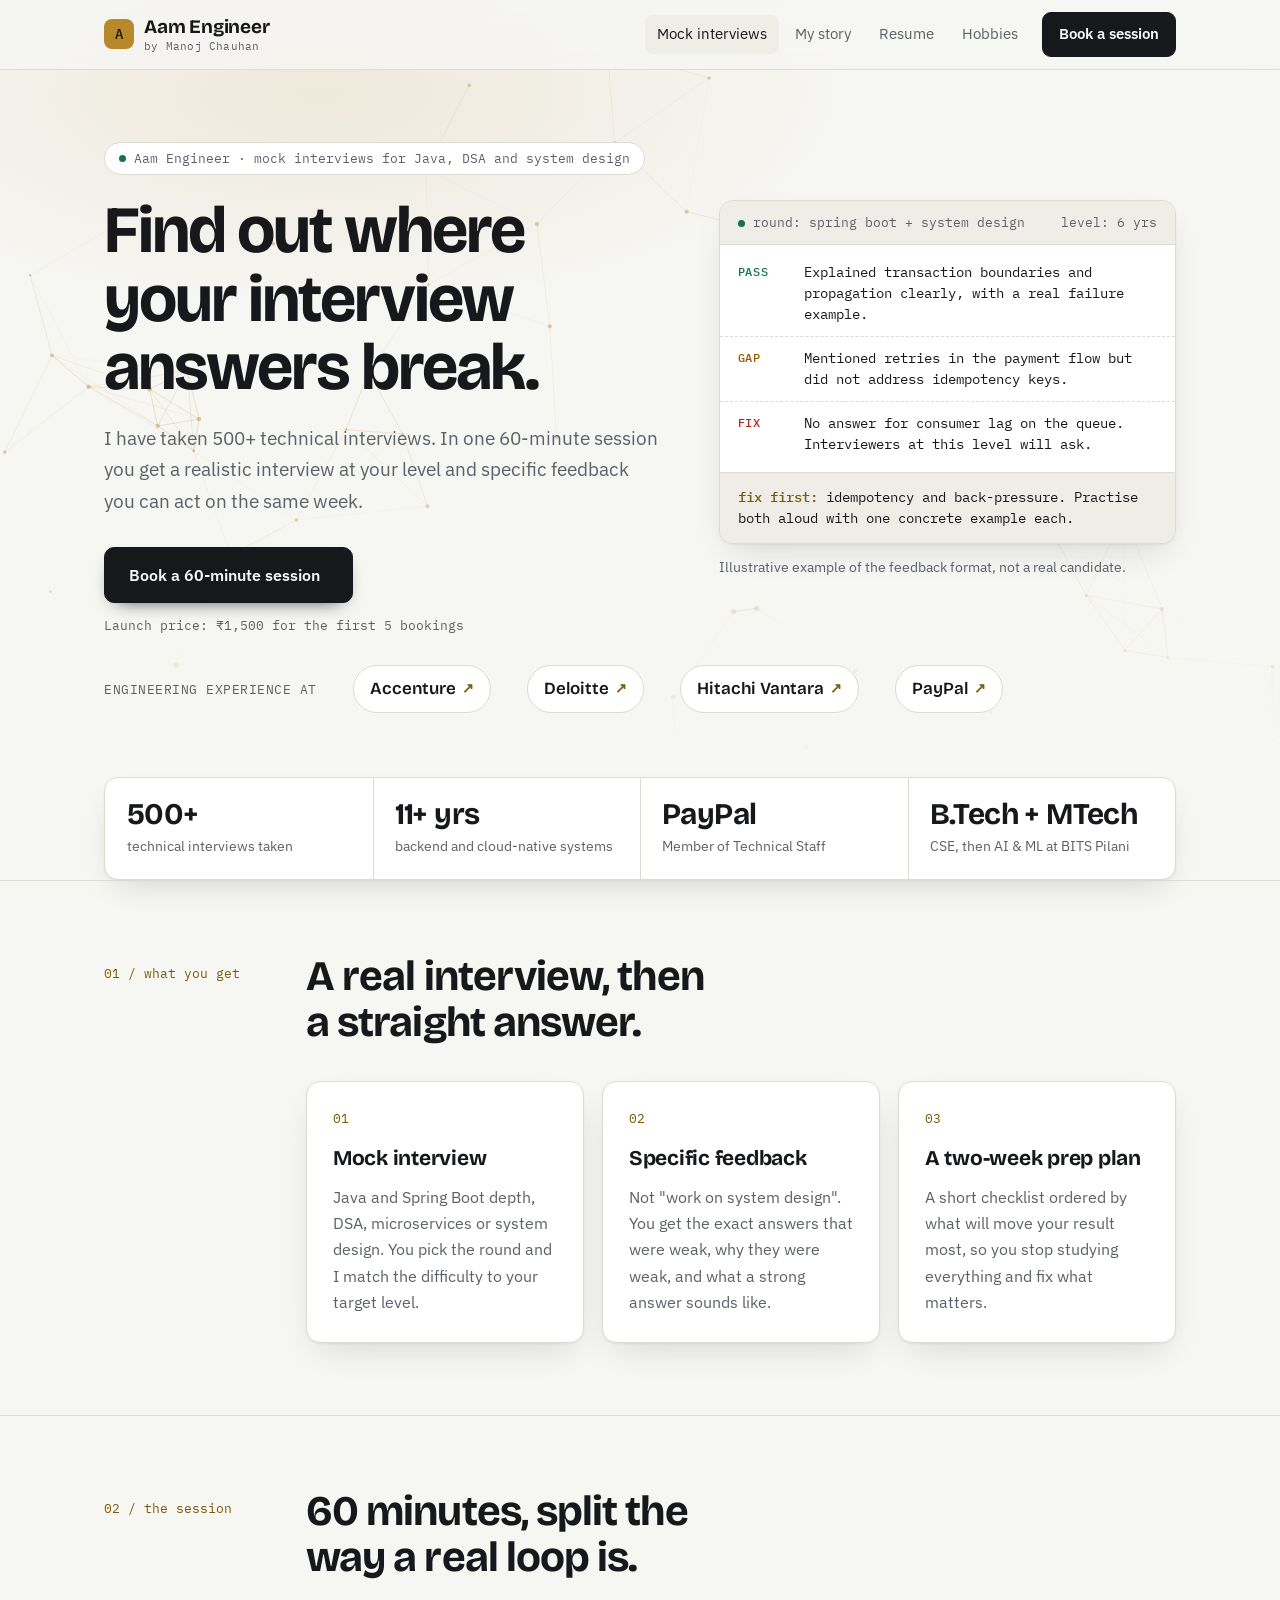
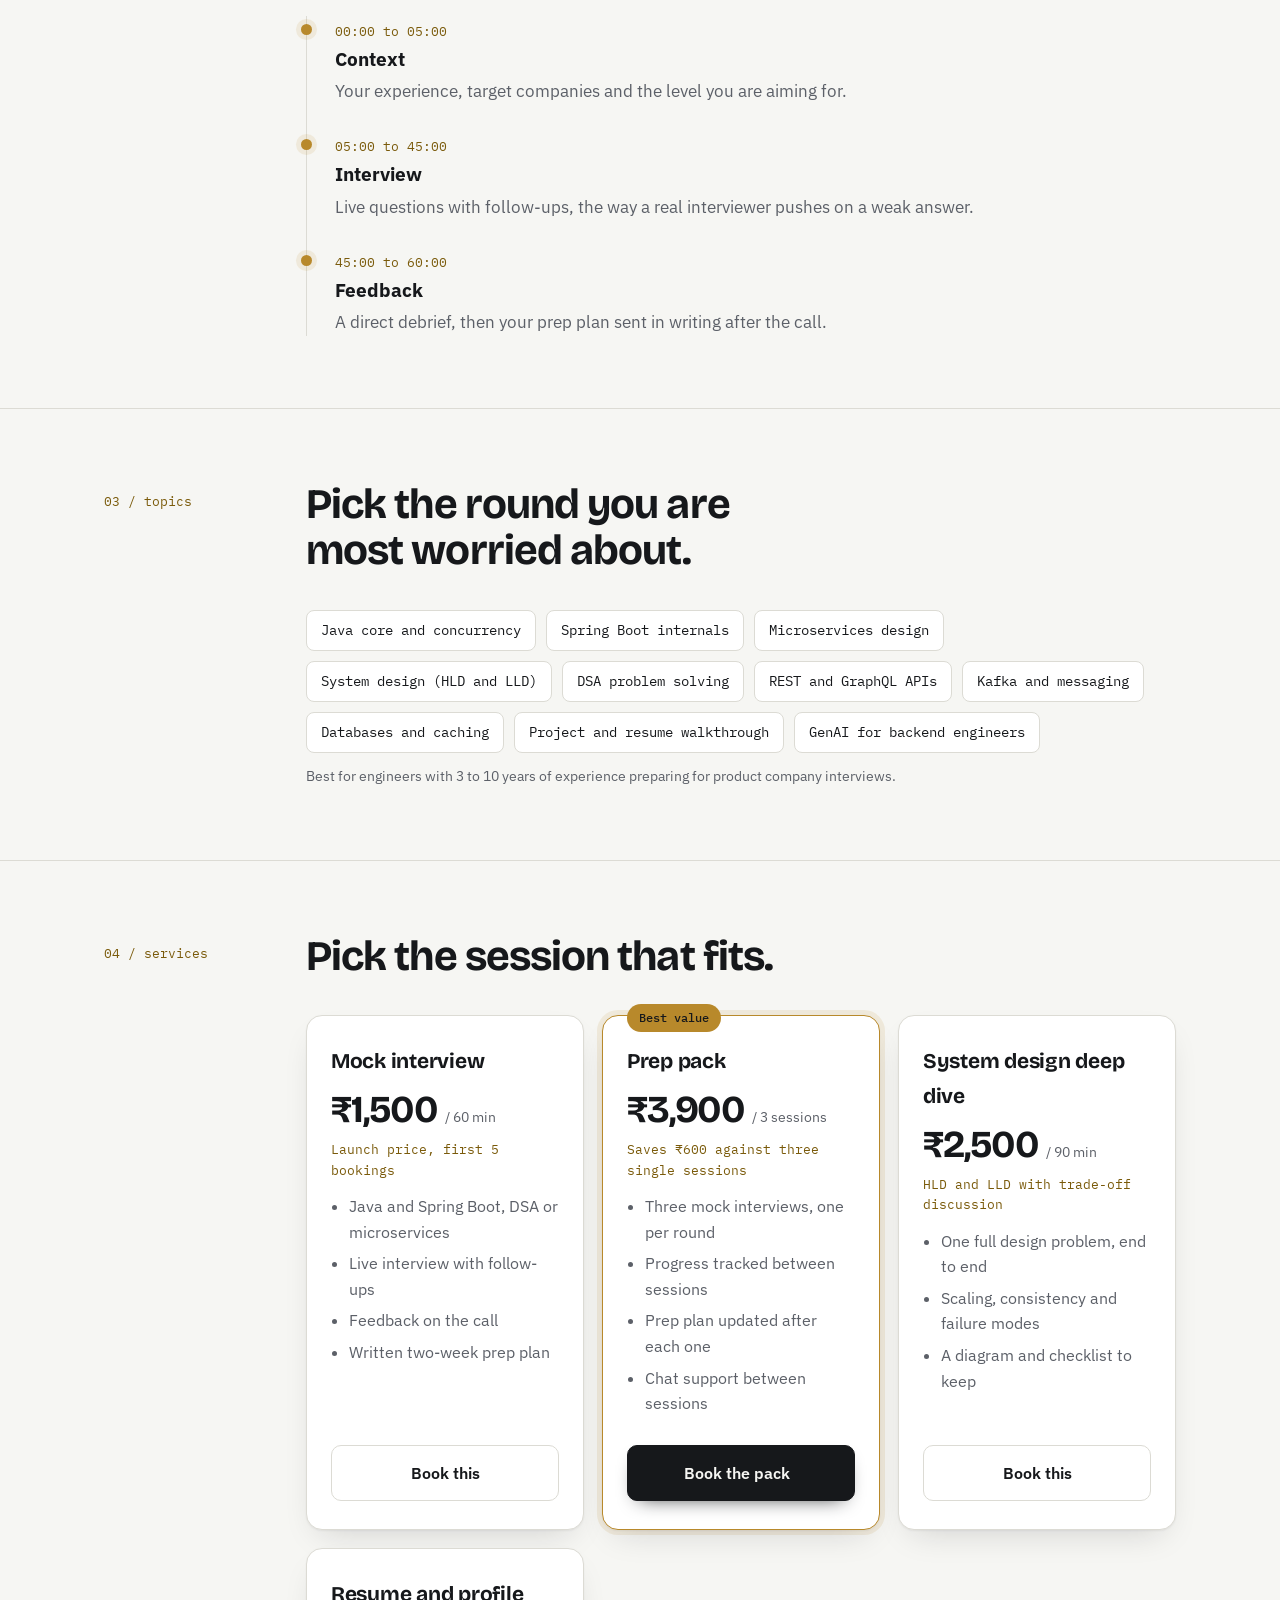
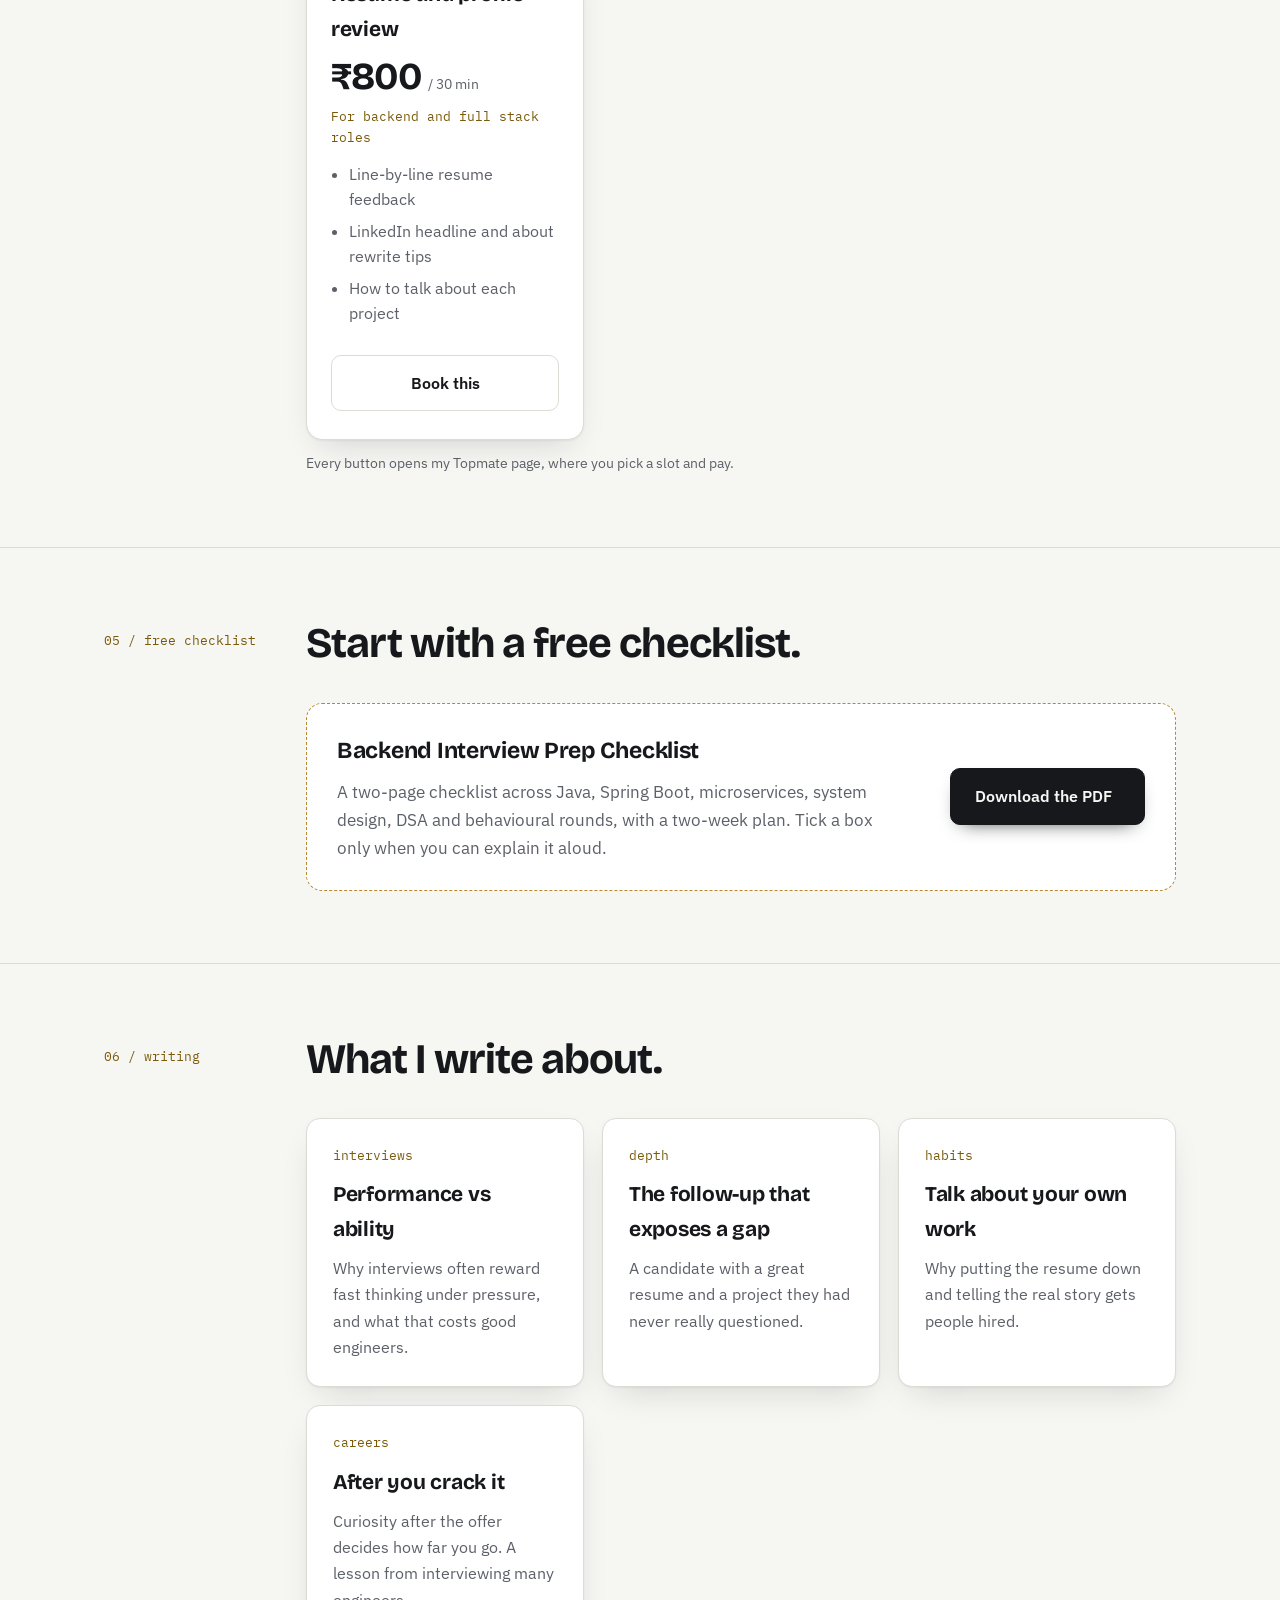
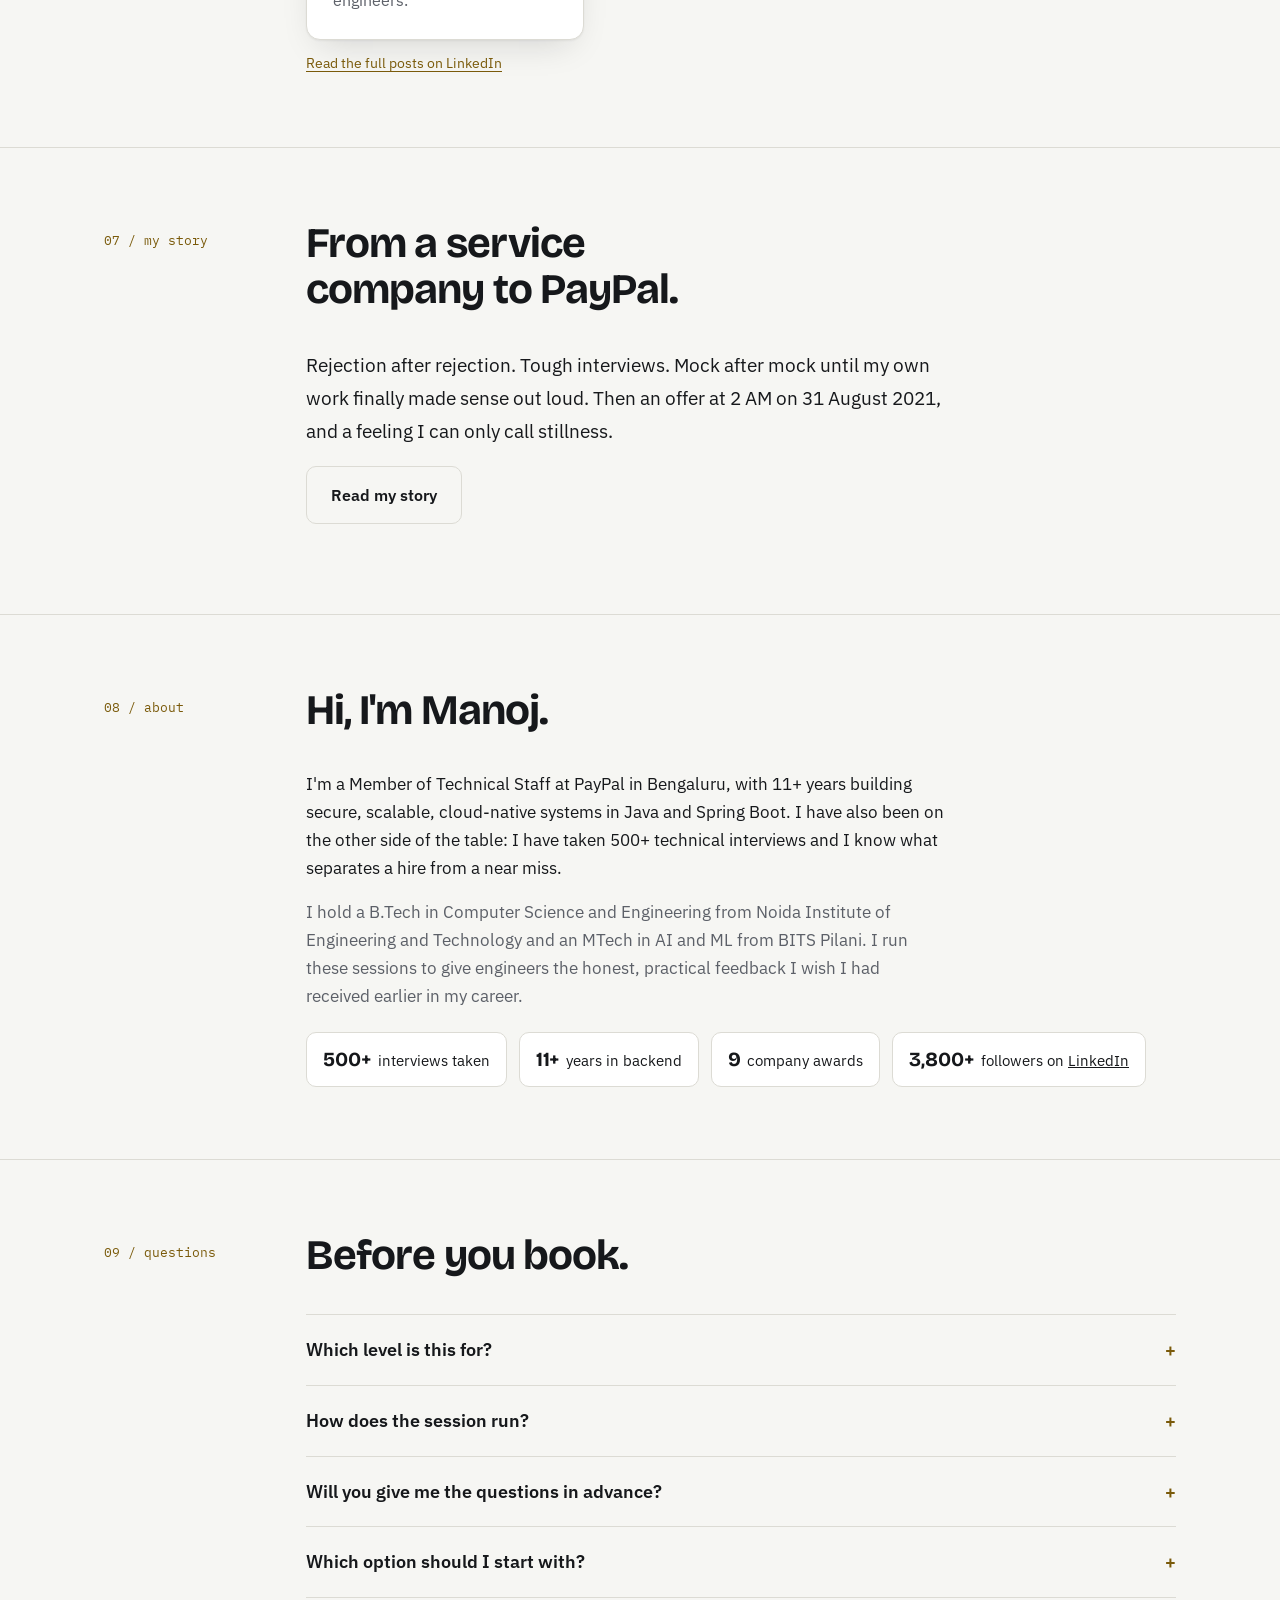
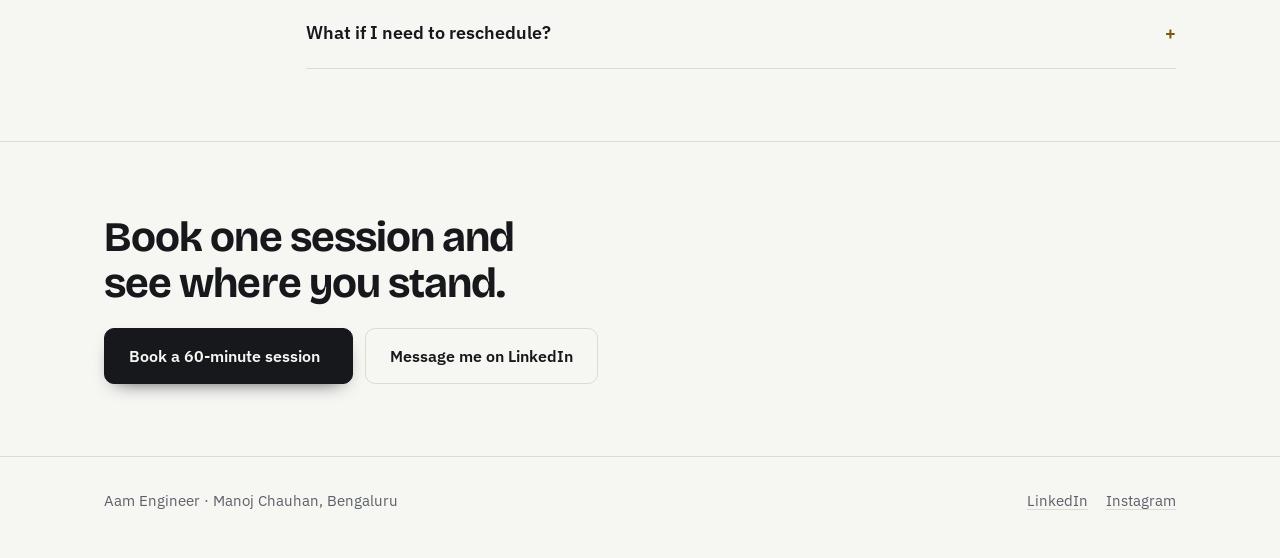
==== commit 9c8fb4ba: "v4" ====
--- a/index.html
+++ b/index.html
@@ -17,19 +17,21 @@
 <link rel="preconnect" href="https://fonts.gstatic.com" crossorigin>
 <link href="https://fonts.googleapis.com/css2?family=Bricolage+Grotesque:opsz,wght@12..96,600;12..96,700&family=IBM+Plex+Sans:wght@400;500;600&family=IBM+Plex+Mono:wght@400;500&display=swap" rel="stylesheet">
 <link rel="stylesheet" href="styles.css">
-<script>(function(w,d,s,l,i){w[l]=w[l]||[];w[l].push({'gtm.start':
-new Date().getTime(),event:'gtm.js'});var f=d.getElementsByTagName(s)[0],
-j=d.createElement(s),dl=l!='dataLayer'?'&l='+l:'';j.async=true;j.src=
-'https://www.googletagmanager.com/gtm.js?id='+i+dl;f.parentNode.insertBefore(j,f);
-})(window,document,'script','dataLayer','GTM-P4R6DNZ8');</script>
+<script async src="https://www.googletagmanager.com/gtag/js?id=G-1EF49W8H0L"></script>
+<script>
+  window.dataLayer = window.dataLayer || [];
+  function gtag(){dataLayer.push(arguments);}
+  gtag('js', new Date());
+  gtag('config', 'G-1EF49W8H0L');
+</script>
 </head>
 <body>
-<noscript><iframe src="https://www.googletagmanager.com/ns.html?id=GTM-P4R6DNZ8" height="0" width="0" style="display:none;visibility:hidden"></iframe></noscript>
 <header class="top">
   <div class="wrap">
     <a class="brand" href="index.html"><i>A</i><span>Aam Engineer<small>by Manoj Chauhan</small></span></a>
     <nav class="links" aria-label="Main">
       <a class="nl" href="index.html" aria-current="page">Mock interviews</a>
+      <a class="nl" href="story.html">My story</a>
       <a class="nl" href="resume.html">Resume</a>
       <a class="nl" href="hobbies.html">Hobbies</a>
       <a class="btn small" data-book href="https://topmate.io/manoj_chauhan/">Book a session</a>
@@ -212,10 +214,25 @@
     </div>
   </section>
 
+  <section id="story">
+    <div class="wrap">
+      <div class="sec-head">
+        <div class="label">07 / my story</div>
+        <h2>From a service company to PayPal.</h2>
+      </div>
+      <div class="sec-body">
+        <div class="prose">
+          <p>Rejection after rejection. Tough interviews. Mock after mock until my own work finally made sense out loud. Then an offer at 2 AM on 31 August 2021, and a feeling I can only call stillness.</p>
+          <p><a class="btn ghost" href="story.html">Read my story</a></p>
+        </div>
+      </div>
+    </div>
+  </section>
+
   <section id="about">
     <div class="wrap">
       <div class="sec-head">
-        <div class="label">07 / about</div>
+        <div class="label">08 / about</div>
         <h2>Hi, I'm Manoj.</h2>
       </div>
       <div class="sec-body">
@@ -236,7 +253,7 @@
   <section id="faq">
     <div class="wrap">
       <div class="sec-head">
-        <div class="label">08 / questions</div>
+        <div class="label">09 / questions</div>
         <h2>Before you book.</h2>
       </div>
       <div class="sec-body">
@@ -259,14 +276,14 @@
 
 <footer>
   <div class="wrap">
-    <span>Aam Engineer · Manoj Chauhan, Bengaluru</span>
+    <span>Aam Engineer · Manoj Chauhan, Bengaluru<span class="vc" id="visit-count" hidden></span></span>
     <span class="links"><a href="https://www.linkedin.com/in/manojchauhan28/" target="_blank" rel="noopener">LinkedIn</a><a href="https://www.instagram.com/themanojsphere" target="_blank" rel="noopener">Instagram</a></span>
   </div>
 </footer>
 <script>
   var BOOK_URL = "https://topmate.io/manoj_chauhan/";
   window.dataLayer = window.dataLayer || [];
-  document.querySelectorAll("[data-book]").forEach(function (a) { a.setAttribute("href", BOOK_URL); a.setAttribute("target", "_blank"); a.setAttribute("rel", "noopener"); a.addEventListener("click", function () { window.dataLayer.push({ event: "book_click", book_label: (a.textContent || "").trim().slice(0, 60), page_path: location.pathname }); }); });
+  document.querySelectorAll("[data-book]").forEach(function (a) { a.setAttribute("href", BOOK_URL); a.setAttribute("target", "_blank"); a.setAttribute("rel", "noopener"); a.addEventListener("click", function () { if (window.gtag) { gtag("event", "book_click", { book_label: (a.textContent || "").trim().slice(0, 60), page_path: location.pathname }); } }); });
 </script>
 <script src="effects.js" defer></script>
 </body>
--- a/styles.css
+++ b/styles.css
@@ -248,3 +248,15 @@
 .trust a.co:hover { border-color: var(--gold); transform: translateY(-1px); }
 .job .where a { color: var(--accent); text-decoration: none; border-bottom: 1px solid color-mix(in srgb, var(--gold) 50%, transparent); }
 .job .where a:hover { border-bottom-color: var(--gold); }
+
+.vc { font-family: var(--mono); font-size: 13px; color: var(--muted); }
+
+/* story */
+.prose p { font-size: 19px; line-height: 1.75; max-width: 60ch; margin: 0 0 18px; }
+.quote { margin: 0 0 22px; padding: 8px 0 8px 24px; border-left: 3px solid var(--gold); font-family: var(--display); font-size: clamp(21px, 3vw, 27px); line-height: 1.4; letter-spacing: -0.012em; max-width: 36ch; }
+.rail { display: flex; flex-wrap: wrap; gap: 10px; list-style: none; margin: 30px 0 0; padding: 0; }
+.rail li { background: var(--surface); border: 1px solid var(--line); border-radius: 10px; padding: 9px 16px; font-size: 15px; }
+.rail li b { display: block; font-family: var(--mono); font-weight: 500; font-size: 12.5px; color: var(--accent); }
+.lessons { list-style: none; margin: 0; padding: 0; display: grid; gap: 14px; max-width: 64ch; }
+.lessons li { background: var(--surface); border: 1px solid var(--line); border-left: 3px solid var(--gold); border-radius: 12px; padding: 18px 22px; font-size: 17px; color: var(--muted); }
+.lessons li b { display: block; color: var(--ink); font-family: var(--display); font-size: 19px; margin-bottom: 2px; }
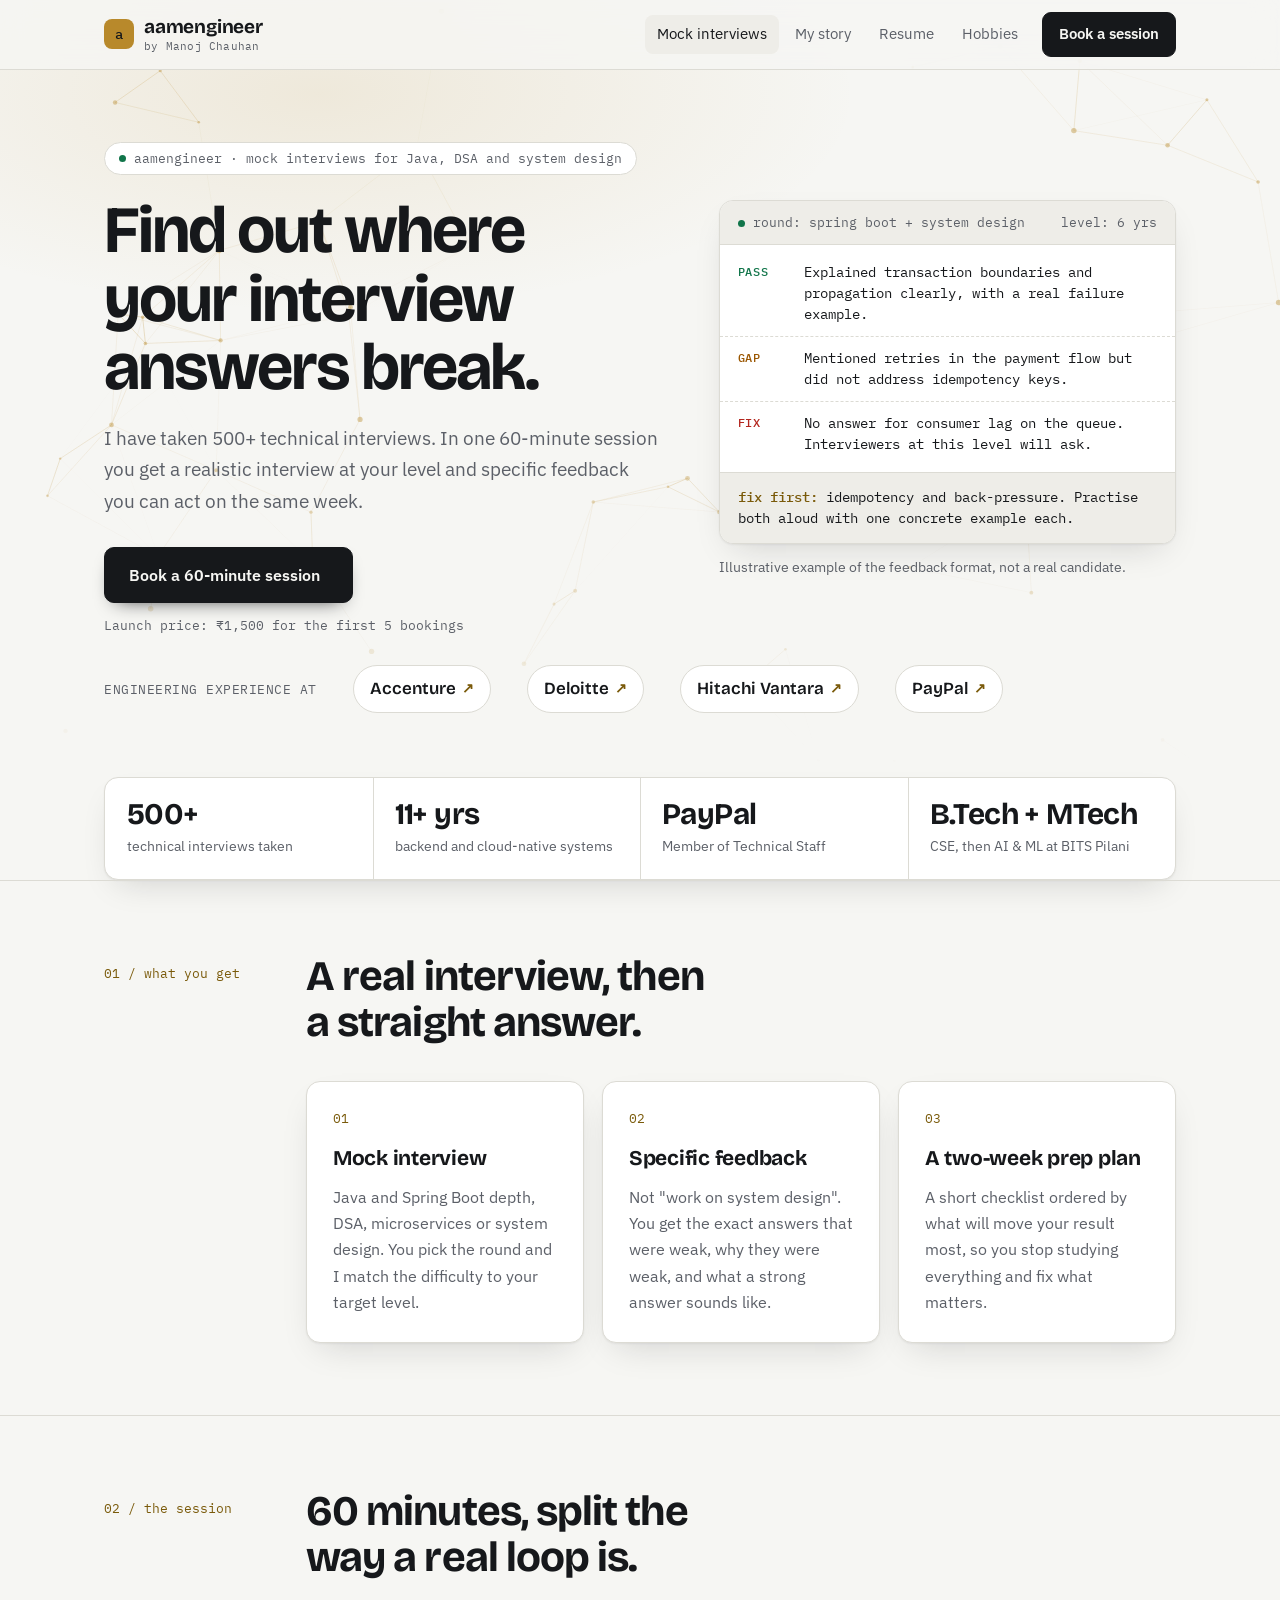
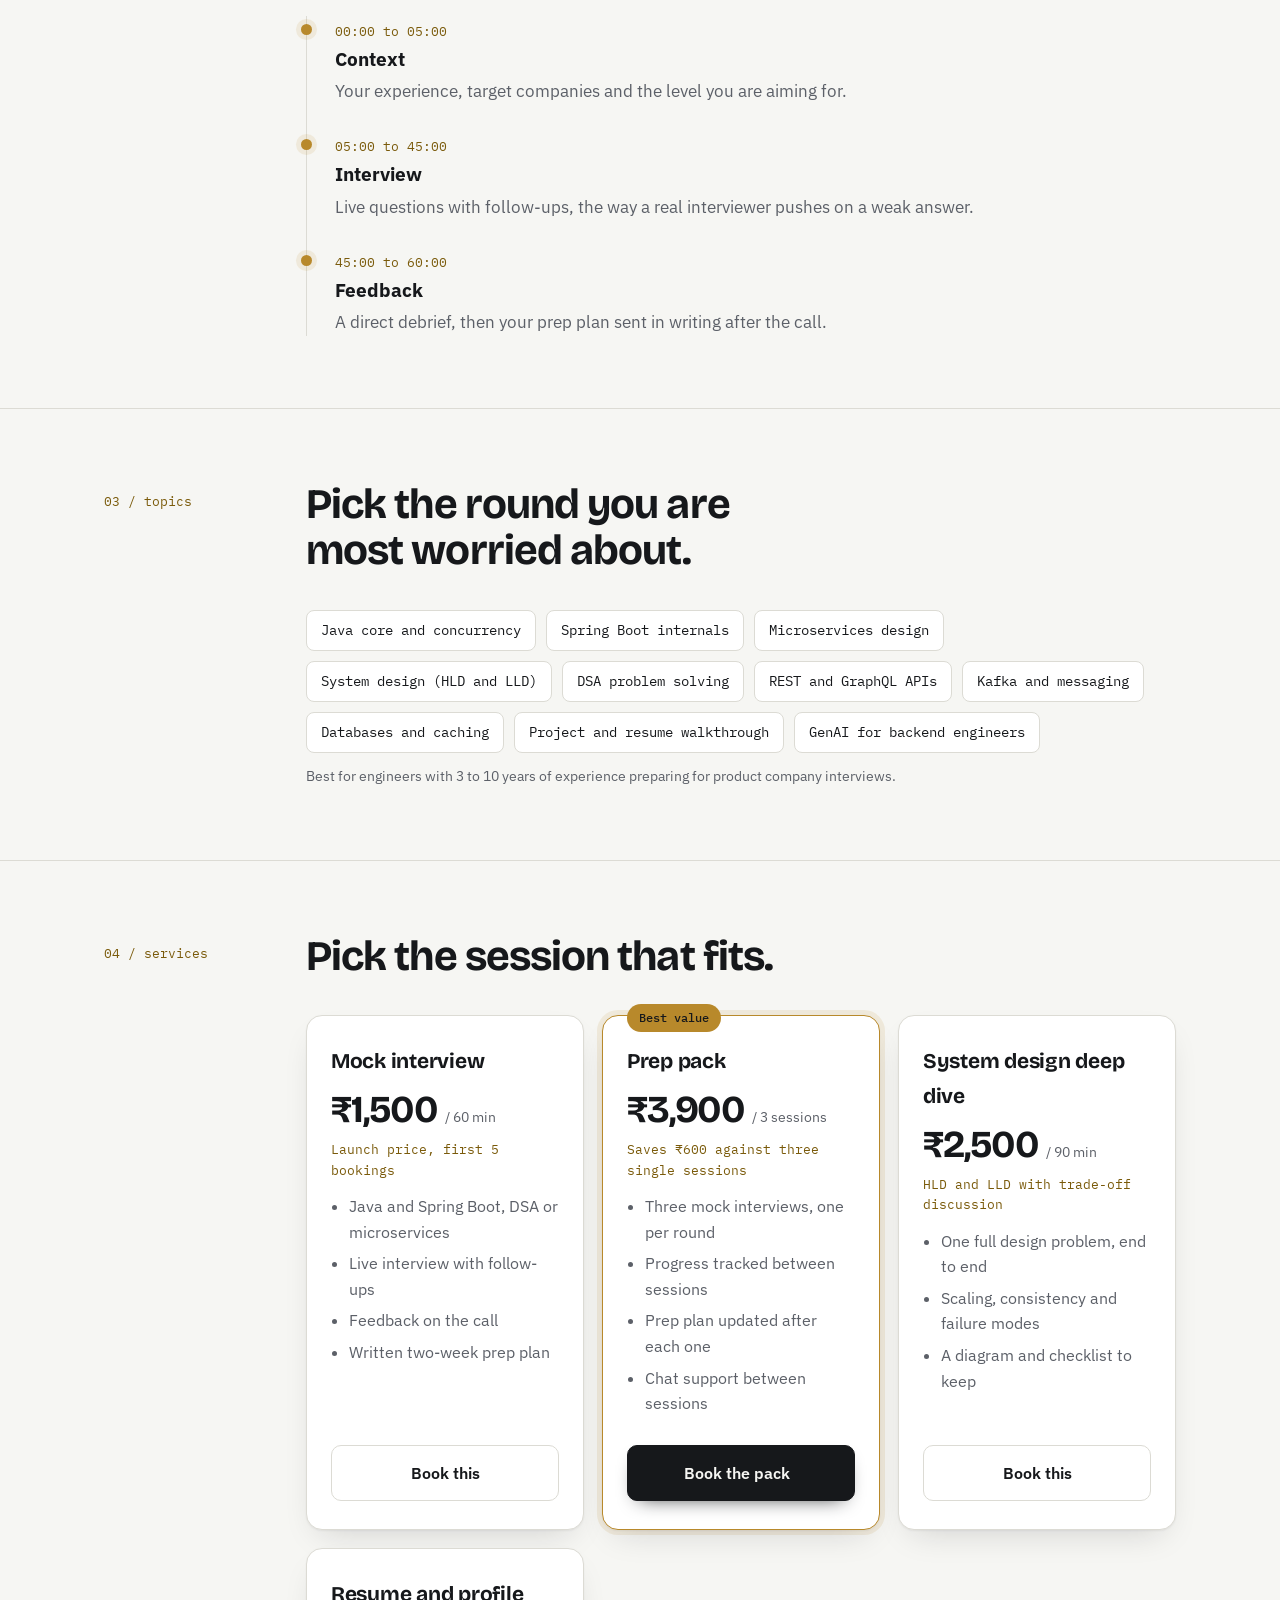
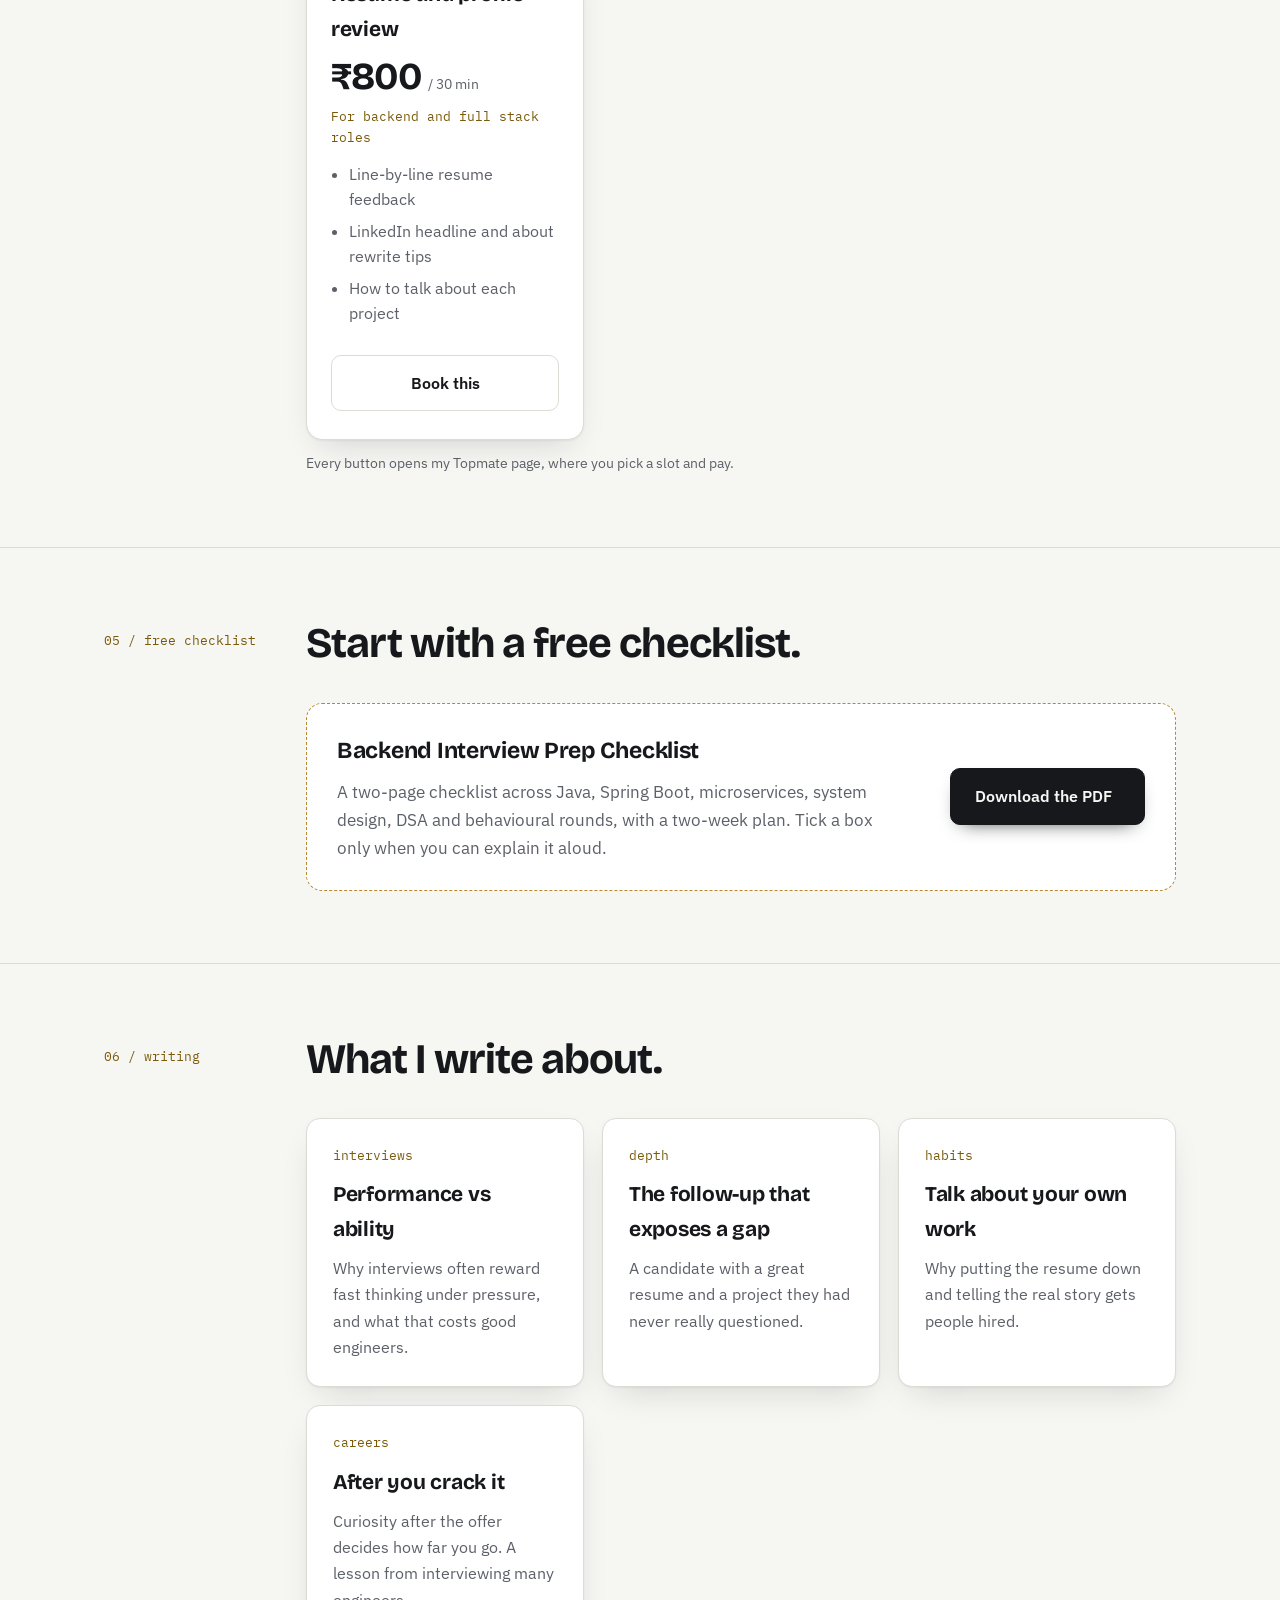
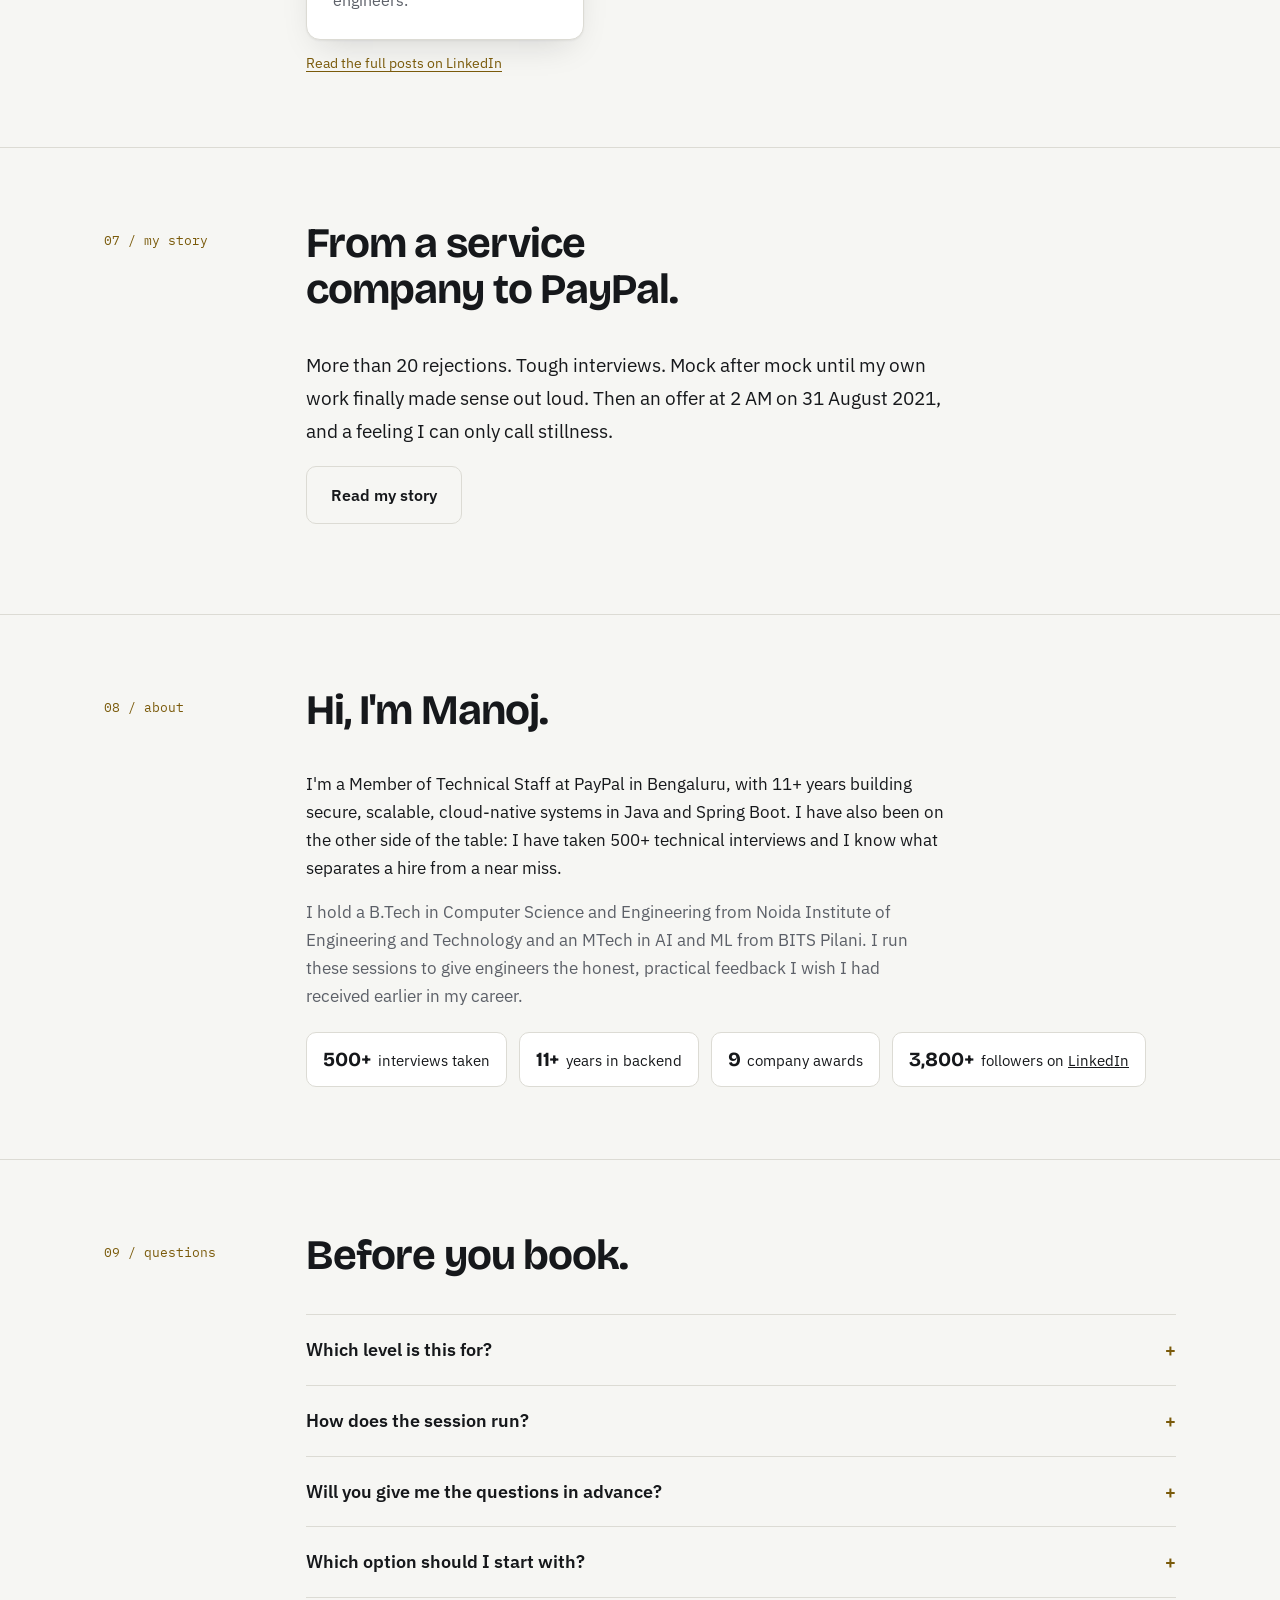
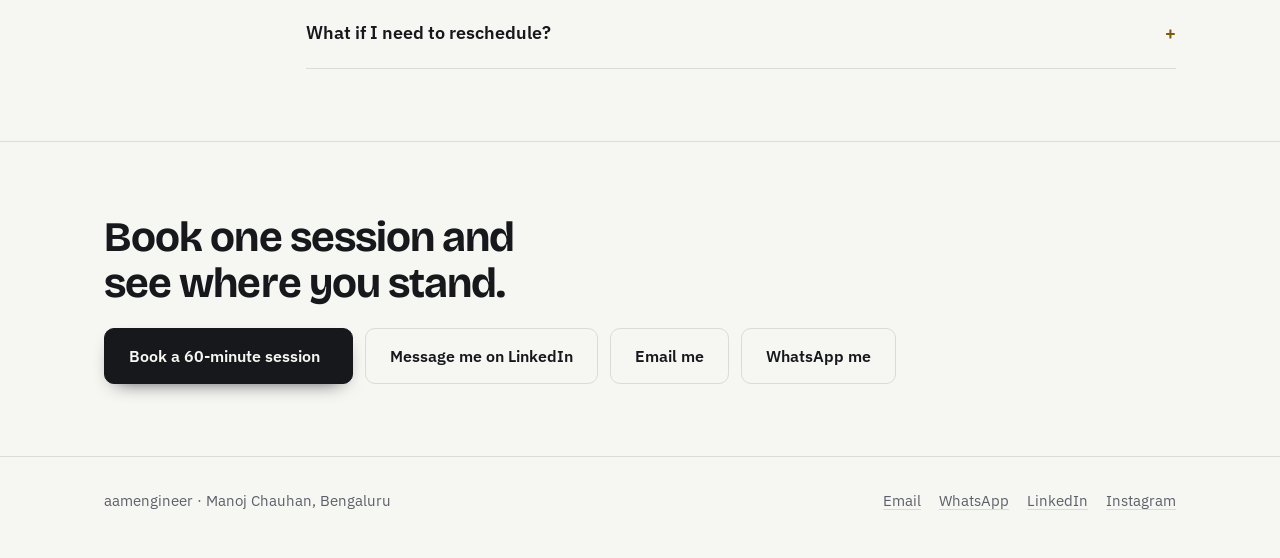
==== commit cc6304ed: "v6" ====
--- a/index.html
+++ b/index.html
@@ -3,11 +3,11 @@
 <head>
 <meta charset="utf-8">
 <meta name="viewport" content="width=device-width, initial-scale=1">
-<title>Aam Engineer Mock Interviews</title>
-<meta name="description" content="Aam Engineer: 1:1 mock interviews for Java, DSA and system design from Manoj Chauhan, a PayPal engineer who has taken 500+ technical interviews.">
+<title>aamengineer Mock Interviews</title>
+<meta name="description" content="aamengineer: 1:1 mock interviews for Java, DSA and system design from Manoj Chauhan, a PayPal engineer who has taken 500+ technical interviews.">
 <meta property="og:type" content="website">
-<meta property="og:title" content="Aam Engineer Mock Interviews">
-<meta property="og:description" content="Aam Engineer: 1:1 mock interviews for Java, DSA and system design from Manoj Chauhan, a PayPal engineer who has taken 500+ technical interviews.">
+<meta property="og:title" content="aamengineer Mock Interviews">
+<meta property="og:description" content="aamengineer: 1:1 mock interviews for Java, DSA and system design from Manoj Chauhan, a PayPal engineer who has taken 500+ technical interviews.">
 <meta property="og:image" content="https://manuniet.github.io/og.png">
 <meta property="og:url" content="https://manuniet.github.io/">
 <meta name="twitter:card" content="summary_large_image">
@@ -19,6 +19,15 @@
 <link rel="stylesheet" href="styles.css">
 <script async src="https://www.googletagmanager.com/gtag/js?id=G-1EF49W8H0L"></script>
 <script>
+  (function () {
+    var m = ["aamengineer.manoj", "gmail.com"].join("@");
+    document.querySelectorAll("[data-mail]").forEach(function (a) {
+      a.setAttribute("href", "mailto:" + m + "?subject=" + encodeURIComponent("Mock interview enquiry"));
+      if (a.hasAttribute("data-show")) a.textContent = m;
+    });
+  var wa = "https://wa.me/" + ["91", "7503188899"].join("") + "?text=" + encodeURIComponent("Hi Manoj, I'd like to know more about the mock interviews.");
+    document.querySelectorAll("[data-wa]").forEach(function (a) { a.setAttribute("href", wa); a.setAttribute("target", "_blank"); a.setAttribute("rel", "noopener"); });
+  })();
   window.dataLayer = window.dataLayer || [];
   function gtag(){dataLayer.push(arguments);}
   gtag('js', new Date());
@@ -28,7 +37,7 @@
 <body>
 <header class="top">
   <div class="wrap">
-    <a class="brand" href="index.html"><i>A</i><span>Aam Engineer<small>by Manoj Chauhan</small></span></a>
+    <a class="brand" href="index.html"><i>a</i><span>aamengineer<small>by Manoj Chauhan</small></span></a>
     <nav class="links" aria-label="Main">
       <a class="nl" href="index.html" aria-current="page">Mock interviews</a>
       <a class="nl" href="story.html">My story</a>
@@ -44,7 +53,7 @@
     <div class="hero"><canvas class="fx" aria-hidden="true"></canvas>
       <div class="hero-grid">
         <div>
-          <span class="tag">Aam Engineer · mock interviews for Java, DSA and system design</span>
+          <span class="tag">aamengineer · mock interviews for Java, DSA and system design</span>
           <h1>Find out where your interview answers break.</h1>
           <p class="lead">I have taken 500+ technical interviews. In one 60-minute session you get a realistic interview at your level and specific feedback you can act on the same week.</p>
           <div class="cta">
@@ -222,7 +231,7 @@
       </div>
       <div class="sec-body">
         <div class="prose">
-          <p>Rejection after rejection. Tough interviews. Mock after mock until my own work finally made sense out loud. Then an offer at 2 AM on 31 August 2021, and a feeling I can only call stillness.</p>
+          <p>More than 20 rejections. Tough interviews. Mock after mock until my own work finally made sense out loud. Then an offer at 2 AM on 31 August 2021, and a feeling I can only call stillness.</p>
           <p><a class="btn ghost" href="story.html">Read my story</a></p>
         </div>
       </div>
@@ -269,15 +278,15 @@
   <section class="final">
     <div class="wrap">
       <h2>Book one session and see where you stand.</h2>
-      <div class="cta"><a class="btn" data-book href="https://topmate.io/manoj_chauhan/">Book a 60-minute session</a><a class="btn ghost" href="https://www.linkedin.com/in/manojchauhan28/" target="_blank" rel="noopener">Message me on LinkedIn</a></div>
+      <div class="cta"><a class="btn" data-book href="https://topmate.io/manoj_chauhan/">Book a 60-minute session</a><a class="btn ghost" href="https://www.linkedin.com/in/manojchauhan28/" target="_blank" rel="noopener">Message me on LinkedIn</a><a class="btn ghost" data-mail href="#">Email me</a><a class="btn ghost" data-wa href="#">WhatsApp me</a></div>
     </div>
   </section>
 </main>
 
 <footer>
   <div class="wrap">
-    <span>Aam Engineer · Manoj Chauhan, Bengaluru<span class="vc" id="visit-count" hidden></span></span>
-    <span class="links"><a href="https://www.linkedin.com/in/manojchauhan28/" target="_blank" rel="noopener">LinkedIn</a><a href="https://www.instagram.com/themanojsphere" target="_blank" rel="noopener">Instagram</a></span>
+    <span>aamengineer · Manoj Chauhan, Bengaluru<span class="vc" id="visit-count" hidden></span></span>
+    <span class="links"><a data-mail data-show href="#">Email</a><a data-wa href="#">WhatsApp</a><a href="https://www.linkedin.com/in/manojchauhan28/" target="_blank" rel="noopener">LinkedIn</a><a href="https://www.instagram.com/themanojsphere" target="_blank" rel="noopener">Instagram</a></span>
   </div>
 </footer>
 <script>
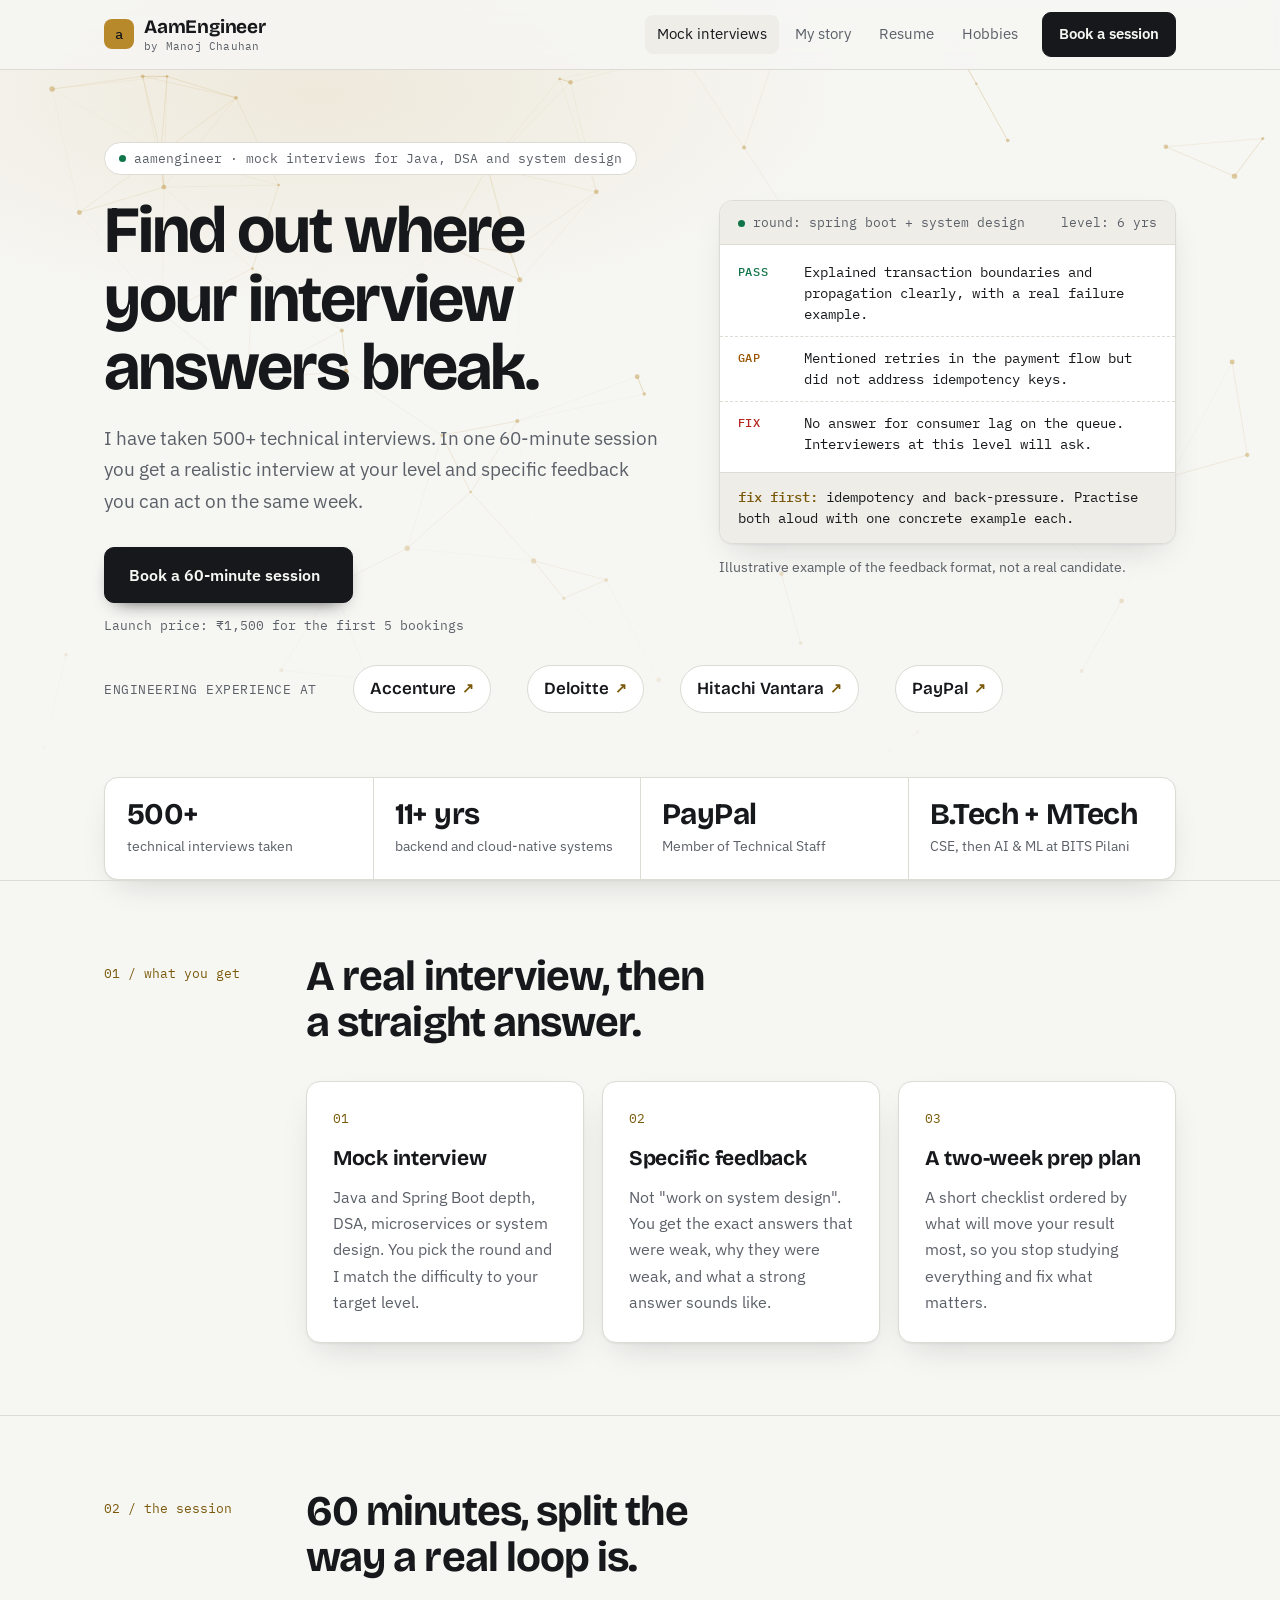
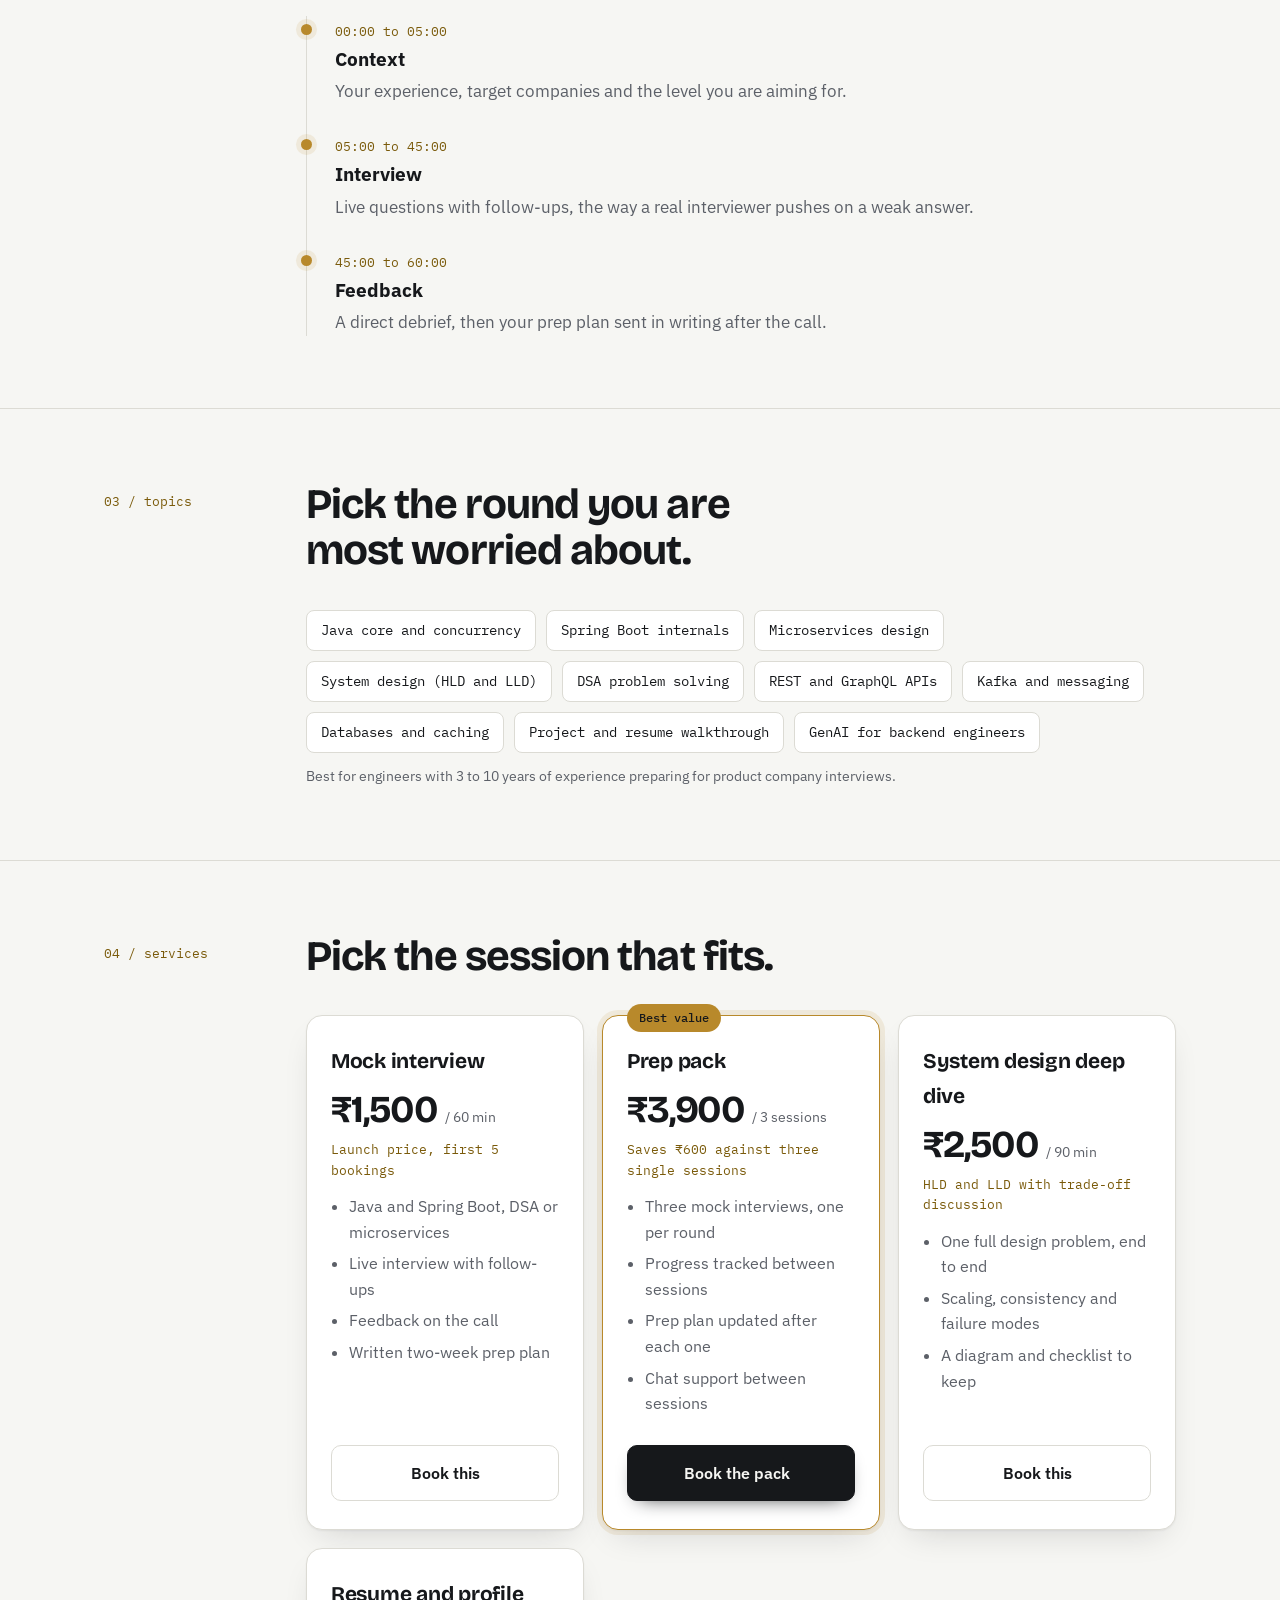
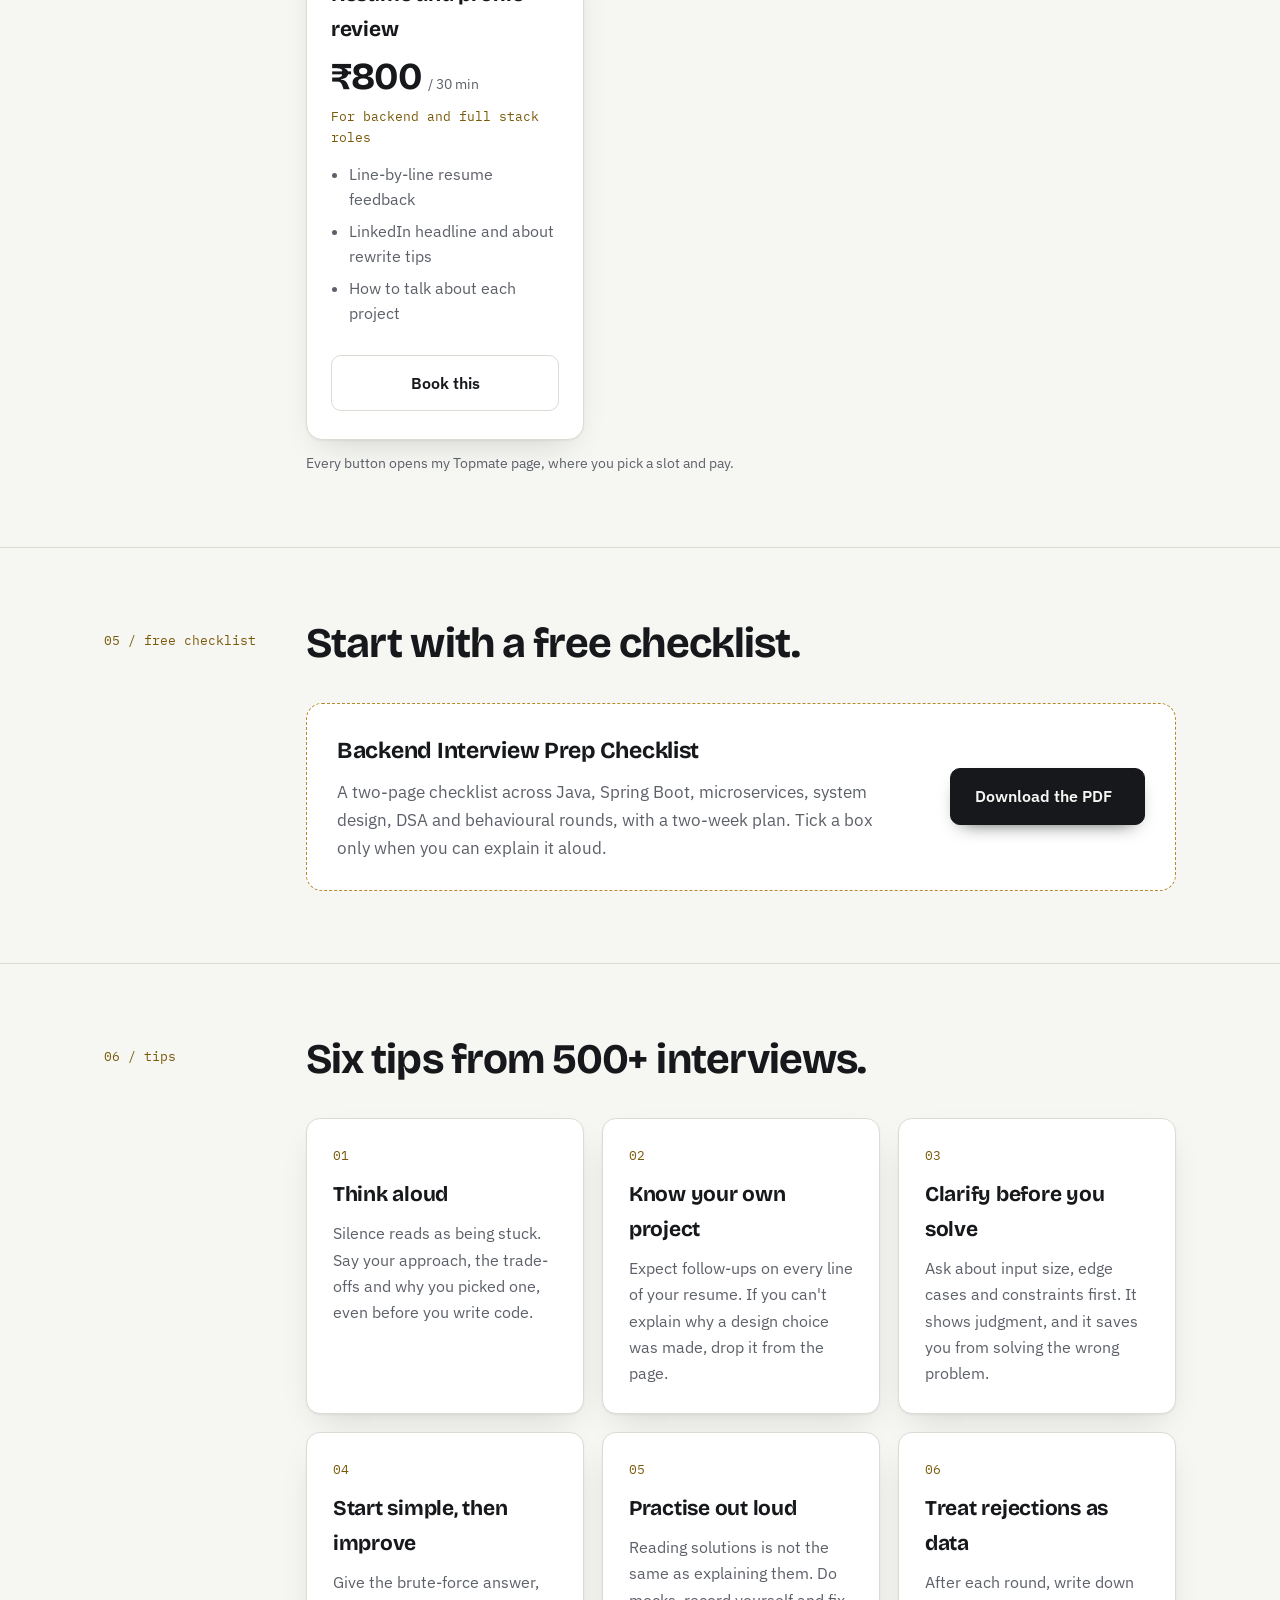
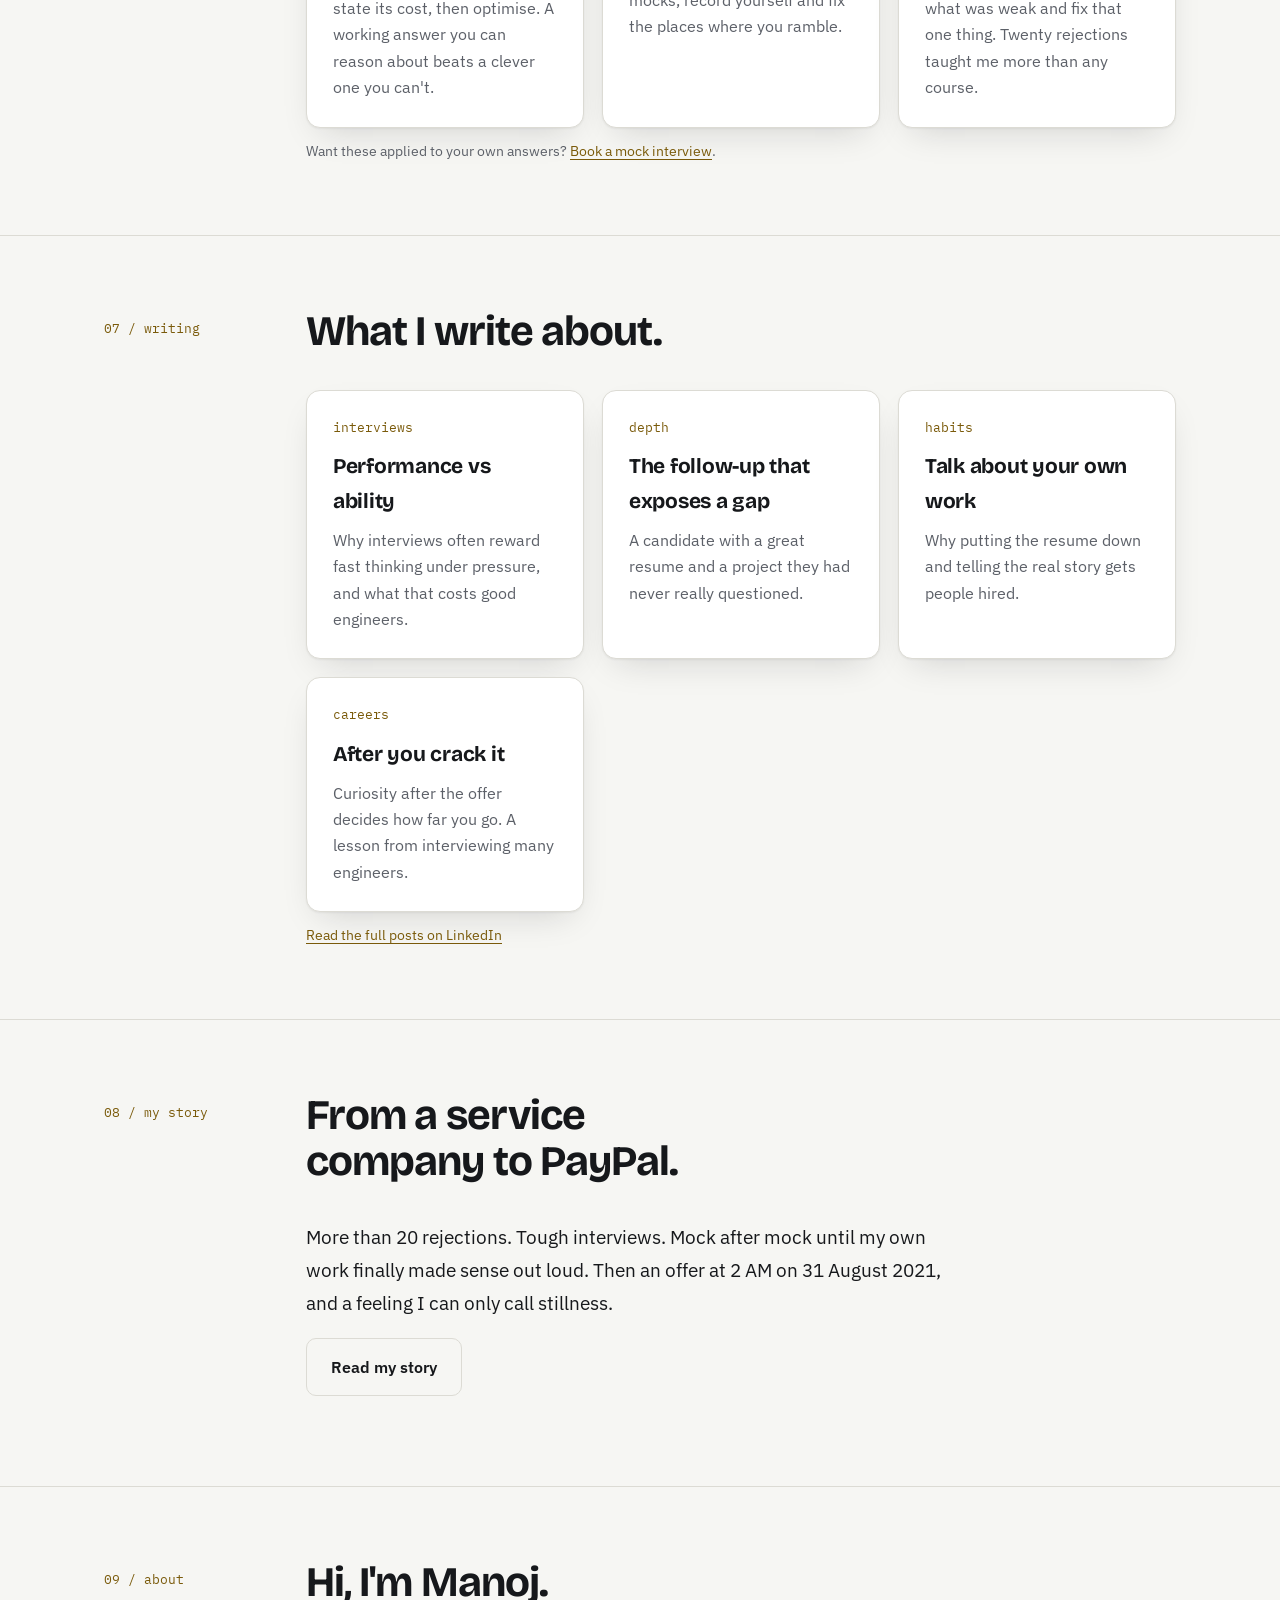
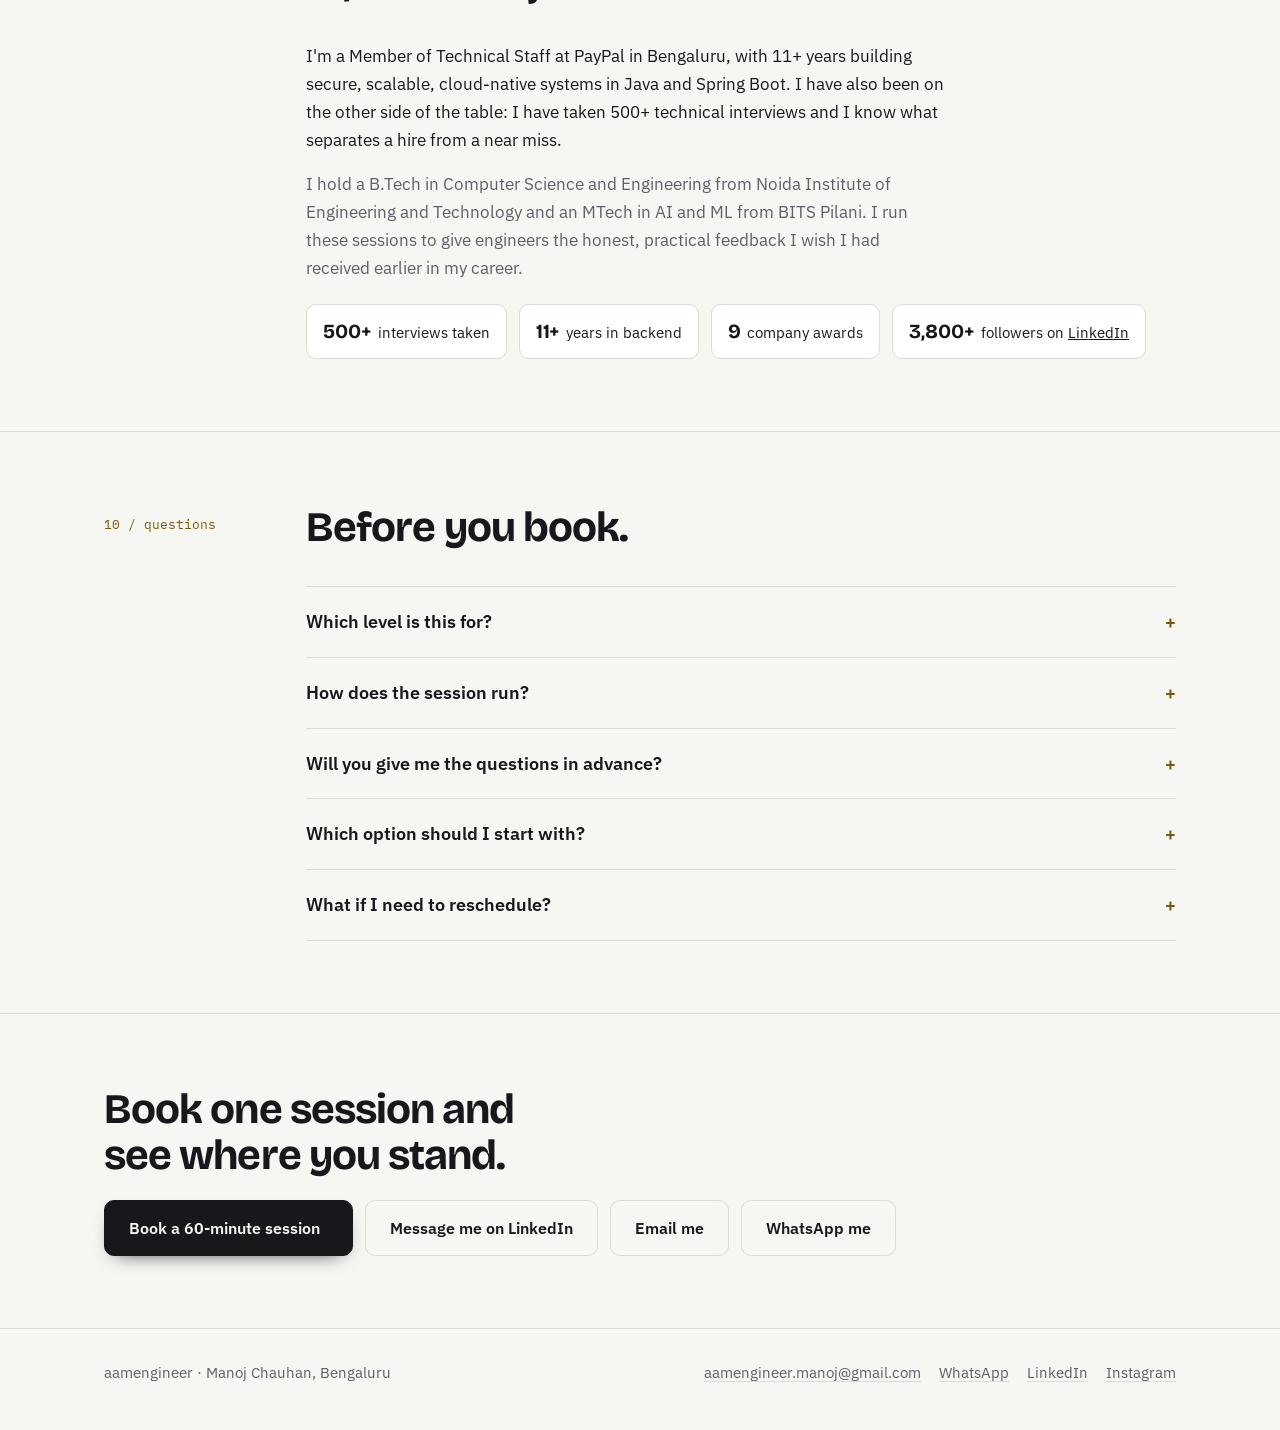
==== commit 23015cf0: "v7" ====
--- a/index.html
+++ b/index.html
@@ -8,10 +8,10 @@
 <meta property="og:type" content="website">
 <meta property="og:title" content="aamengineer Mock Interviews">
 <meta property="og:description" content="aamengineer: 1:1 mock interviews for Java, DSA and system design from Manoj Chauhan, a PayPal engineer who has taken 500+ technical interviews.">
-<meta property="og:image" content="https://manuniet.github.io/og.png">
-<meta property="og:url" content="https://manuniet.github.io/">
+<meta property="og:image" content="https://aamengineer-manoj.github.io/og.png">
+<meta property="og:url" content="https://aamengineer-manoj.github.io/">
 <meta name="twitter:card" content="summary_large_image">
-<meta name="twitter:image" content="https://manuniet.github.io/og.png">
+<meta name="twitter:image" content="https://aamengineer-manoj.github.io/og.png">
 <link rel="icon" href="data:image/svg+xml,%3Csvg xmlns='http://www.w3.org/2000/svg' viewBox='0 0 32 32'%3E%3Crect width='32' height='32' rx='8' fill='%23B8892B'/%3E%3Ctext x='16' y='23' font-family='Arial' font-size='20' font-weight='700' text-anchor='middle' fill='%2316181B'%3EA%3C/text%3E%3C/svg%3E">
 <link rel="preconnect" href="https://fonts.googleapis.com">
 <link rel="preconnect" href="https://fonts.gstatic.com" crossorigin>
@@ -19,15 +19,19 @@
 <link rel="stylesheet" href="styles.css">
 <script async src="https://www.googletagmanager.com/gtag/js?id=G-1EF49W8H0L"></script>
 <script>
-  (function () {
+  document.addEventListener("DOMContentLoaded", function () {
     var m = ["aamengineer.manoj", "gmail.com"].join("@");
+    var subj = "Mock interview enquiry";
+    var mobile = /Android|iPhone|iPad|iPod/i.test(navigator.userAgent);
+    var gm = "https://mail.google.com/mail/?view=cm&fs=1&to=" + encodeURIComponent(m) + "&su=" + encodeURIComponent(subj);
     document.querySelectorAll("[data-mail]").forEach(function (a) {
-      a.setAttribute("href", "mailto:" + m + "?subject=" + encodeURIComponent("Mock interview enquiry"));
+      if (mobile) { a.setAttribute("href", "mailto:" + m + "?subject=" + encodeURIComponent(subj)); }
+      else { a.setAttribute("href", gm); a.setAttribute("target", "_blank"); a.setAttribute("rel", "noopener"); }
       if (a.hasAttribute("data-show")) a.textContent = m;
     });
-  var wa = "https://wa.me/" + ["91", "7503188899"].join("") + "?text=" + encodeURIComponent("Hi Manoj, I'd like to know more about the mock interviews.");
+    var wa = "https://wa.me/" + ["91", "7503188899"].join("") + "?text=" + encodeURIComponent("Hi Manoj, I'd like to know more about the mock interviews.");
     document.querySelectorAll("[data-wa]").forEach(function (a) { a.setAttribute("href", wa); a.setAttribute("target", "_blank"); a.setAttribute("rel", "noopener"); });
-  })();
+  });
   window.dataLayer = window.dataLayer || [];
   function gtag(){dataLayer.push(arguments);}
   gtag('js', new Date());
@@ -37,7 +41,7 @@
 <body>
 <header class="top">
   <div class="wrap">
-    <a class="brand" href="index.html"><i>a</i><span>aamengineer<small>by Manoj Chauhan</small></span></a>
+    <a class="brand" href="index.html"><i>a</i><span>AamEngineer<small>by Manoj Chauhan</small></span></a>
     <nav class="links" aria-label="Main">
       <a class="nl" href="index.html" aria-current="page">Mock interviews</a>
       <a class="nl" href="story.html">My story</a>
@@ -205,10 +209,30 @@
     </div>
   </section>
 
+  <section id="tips">
+    <div class="wrap">
+      <div class="sec-head">
+        <div class="label">06 / tips</div>
+        <h2>Six tips from 500+ interviews.</h2>
+      </div>
+      <div class="sec-body">
+        <div class="grid3">
+          <div class="card"><span class="num">01</span><h3>Think aloud</h3><p>Silence reads as being stuck. Say your approach, the trade-offs and why you picked one, even before you write code.</p></div>
+          <div class="card"><span class="num">02</span><h3>Know your own project</h3><p>Expect follow-ups on every line of your resume. If you can't explain why a design choice was made, drop it from the page.</p></div>
+          <div class="card"><span class="num">03</span><h3>Clarify before you solve</h3><p>Ask about input size, edge cases and constraints first. It shows judgment, and it saves you from solving the wrong problem.</p></div>
+          <div class="card"><span class="num">04</span><h3>Start simple, then improve</h3><p>Give the brute-force answer, state its cost, then optimise. A working answer you can reason about beats a clever one you can't.</p></div>
+          <div class="card"><span class="num">05</span><h3>Practise out loud</h3><p>Reading solutions is not the same as explaining them. Do mocks, record yourself and fix the places where you ramble.</p></div>
+          <div class="card"><span class="num">06</span><h3>Treat rejections as data</h3><p>After each round, write down what was weak and fix that one thing. Twenty rejections taught me more than any course.</p></div>
+        </div>
+        <p class="caption">Want these applied to your own answers? <a href="https://topmate.io/manoj_chauhan/" data-book target="_blank" rel="noopener">Book a mock interview</a>.</p>
+      </div>
+    </div>
+  </section>
+
   <section id="writing">
     <div class="wrap">
       <div class="sec-head">
-        <div class="label">06 / writing</div>
+        <div class="label">07 / writing</div>
         <h2>What I write about.</h2>
       </div>
       <div class="sec-body">
@@ -226,7 +250,7 @@
   <section id="story">
     <div class="wrap">
       <div class="sec-head">
-        <div class="label">07 / my story</div>
+        <div class="label">08 / my story</div>
         <h2>From a service company to PayPal.</h2>
       </div>
       <div class="sec-body">
@@ -241,7 +265,7 @@
   <section id="about">
     <div class="wrap">
       <div class="sec-head">
-        <div class="label">08 / about</div>
+        <div class="label">09 / about</div>
         <h2>Hi, I'm Manoj.</h2>
       </div>
       <div class="sec-body">
@@ -262,7 +286,7 @@
   <section id="faq">
     <div class="wrap">
       <div class="sec-head">
-        <div class="label">09 / questions</div>
+        <div class="label">10 / questions</div>
         <h2>Before you book.</h2>
       </div>
       <div class="sec-body">
--- a/styles.css
+++ b/styles.css
@@ -260,3 +260,7 @@
 .lessons { list-style: none; margin: 0; padding: 0; display: grid; gap: 14px; max-width: 64ch; }
 .lessons li { background: var(--surface); border: 1px solid var(--line); border-left: 3px solid var(--gold); border-radius: 12px; padding: 18px 22px; font-size: 17px; color: var(--muted); }
 .lessons li b { display: block; color: var(--ink); font-family: var(--display); font-size: 19px; margin-bottom: 2px; }
+
+.tagline { font-family: var(--mono); font-size: 14px; color: var(--accent); letter-spacing: 0.02em; margin: -6px 0 16px; }
+.follow { margin-top: 22px; color: var(--muted); font-size: 16px; }
+.follow a { color: var(--accent); text-underline-offset: 3px; }
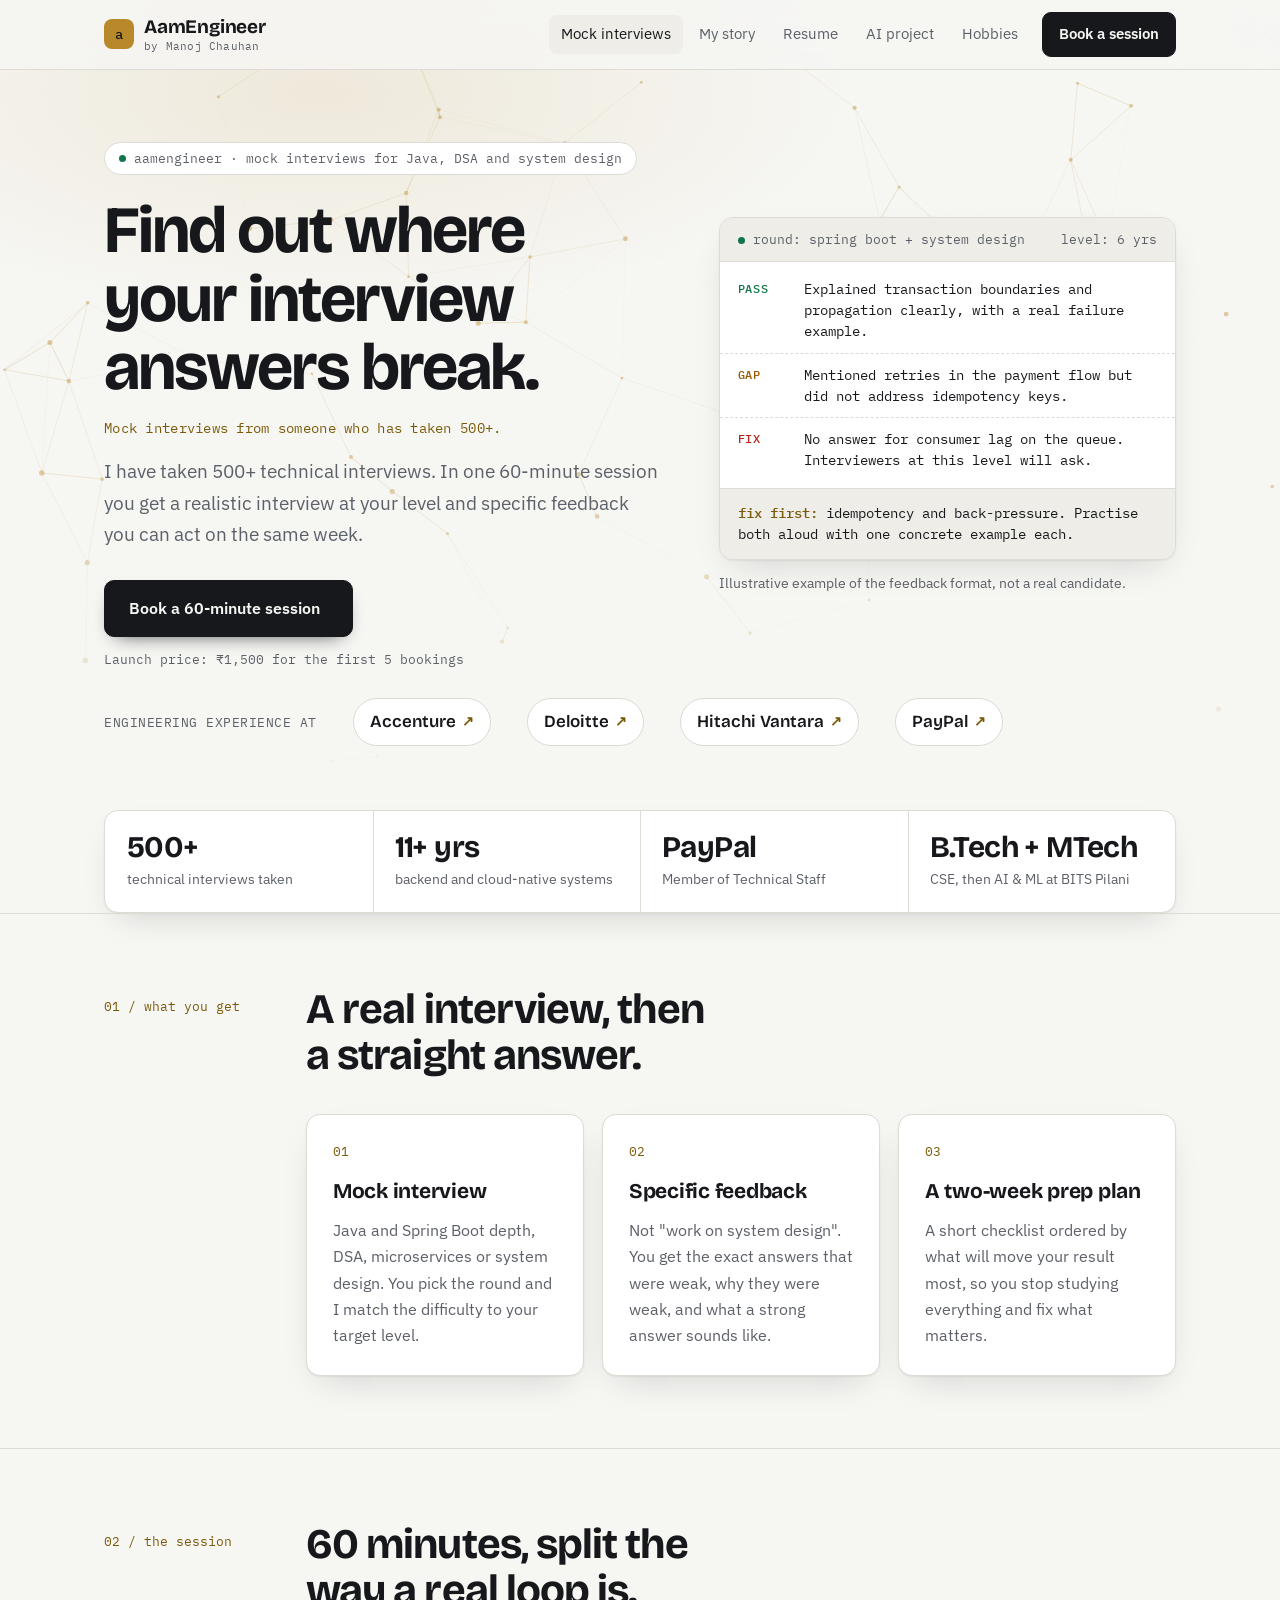
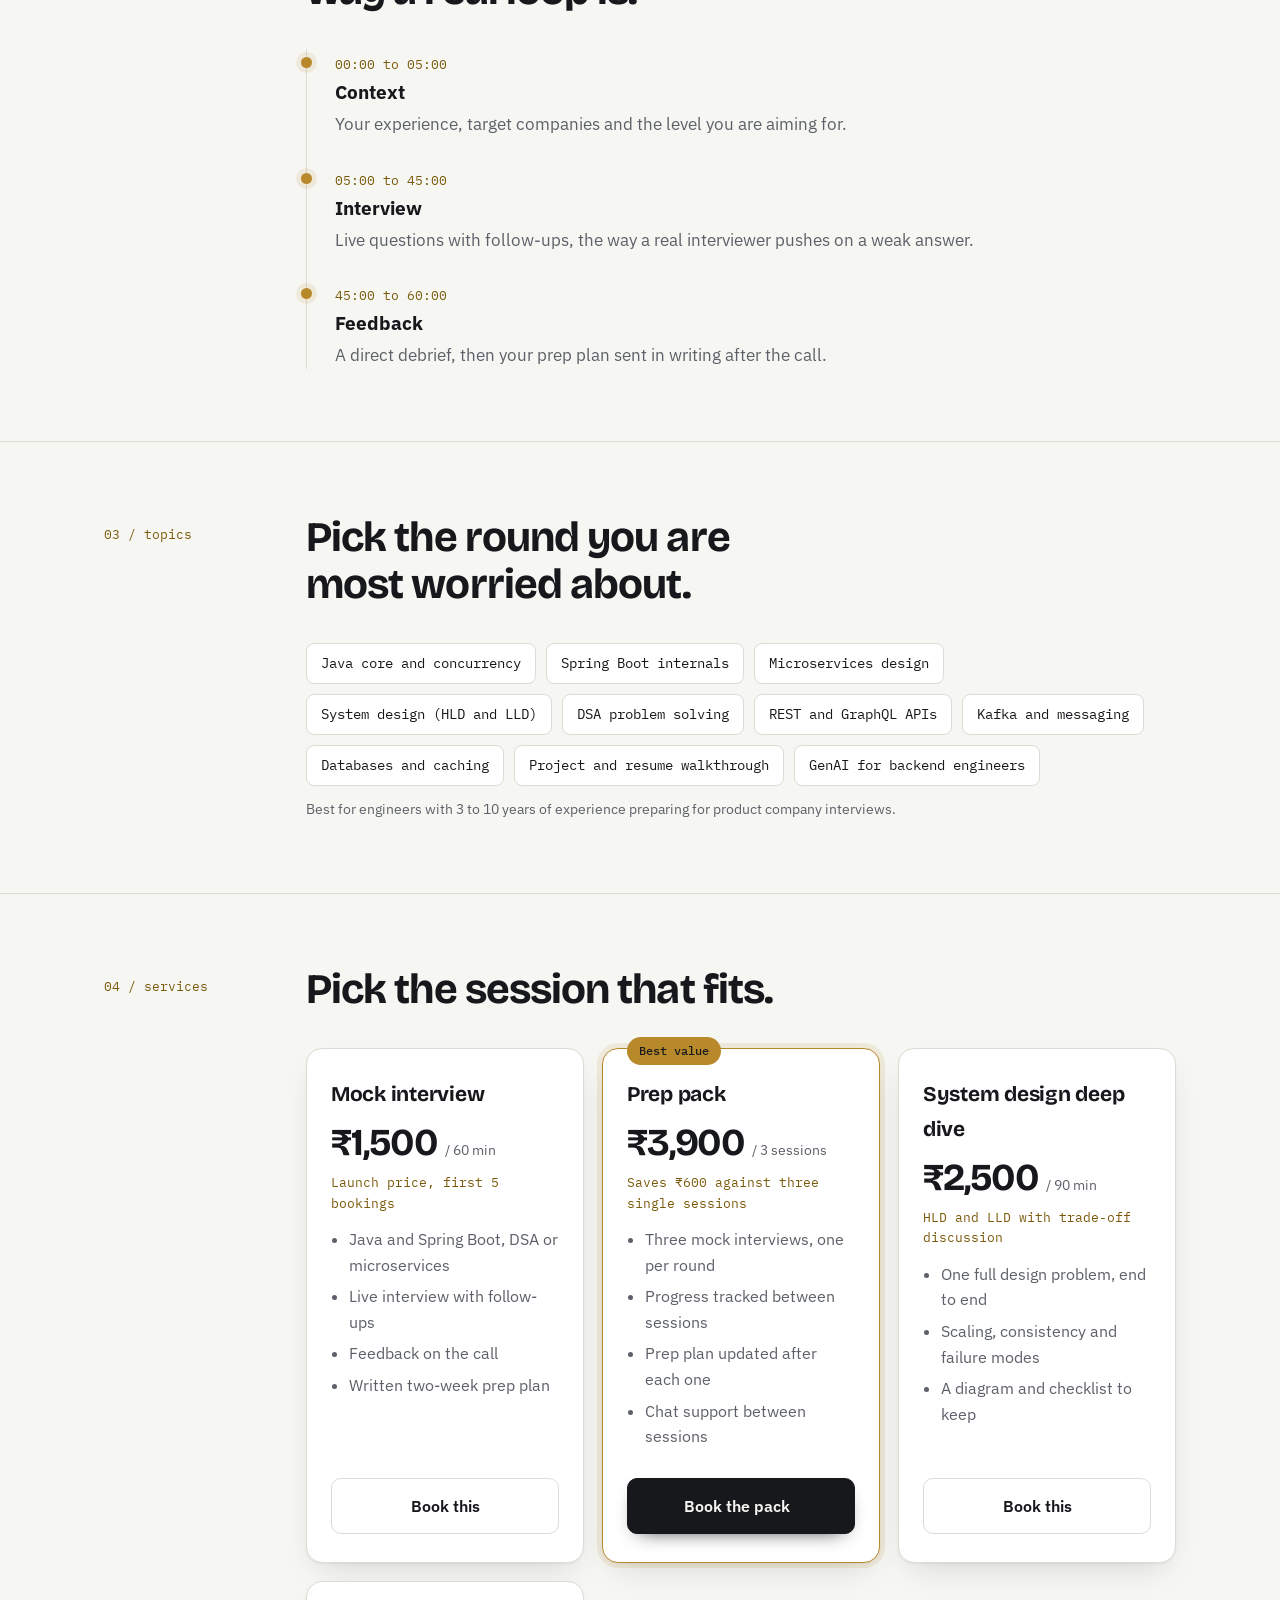
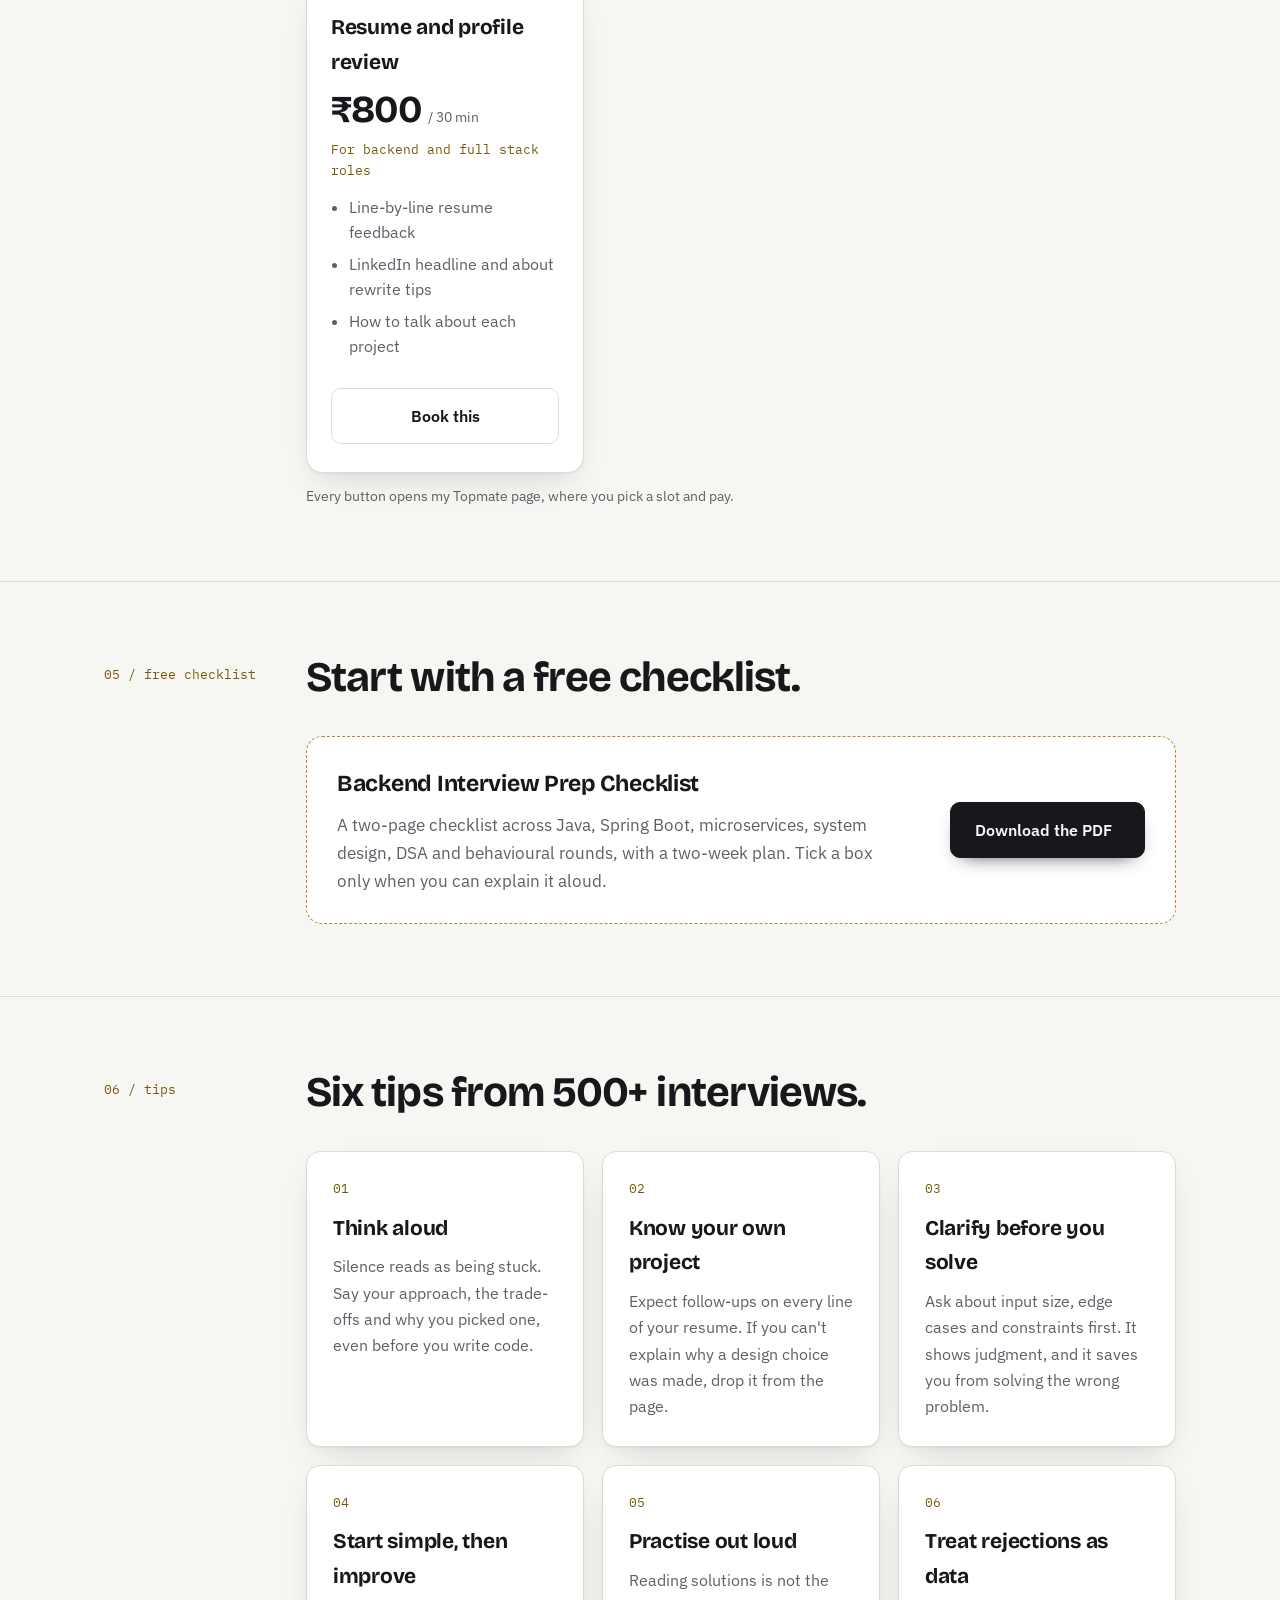
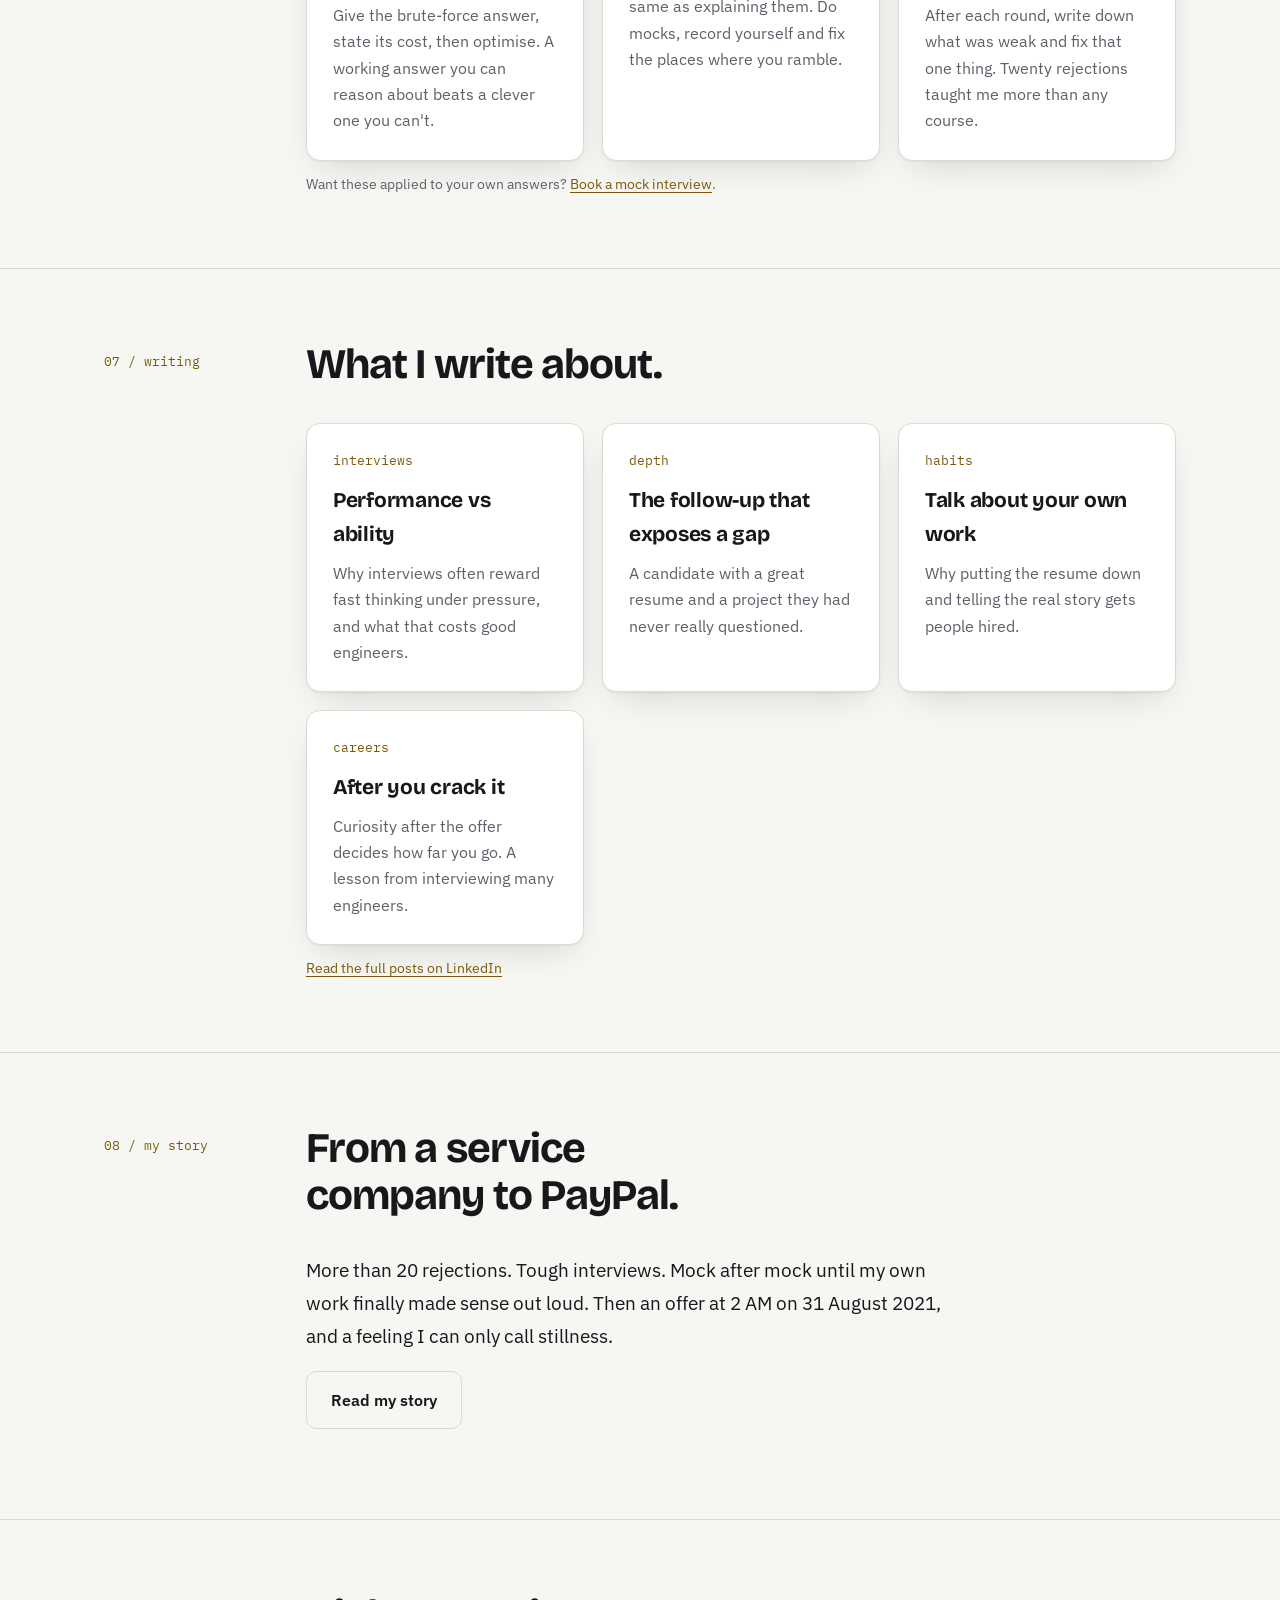
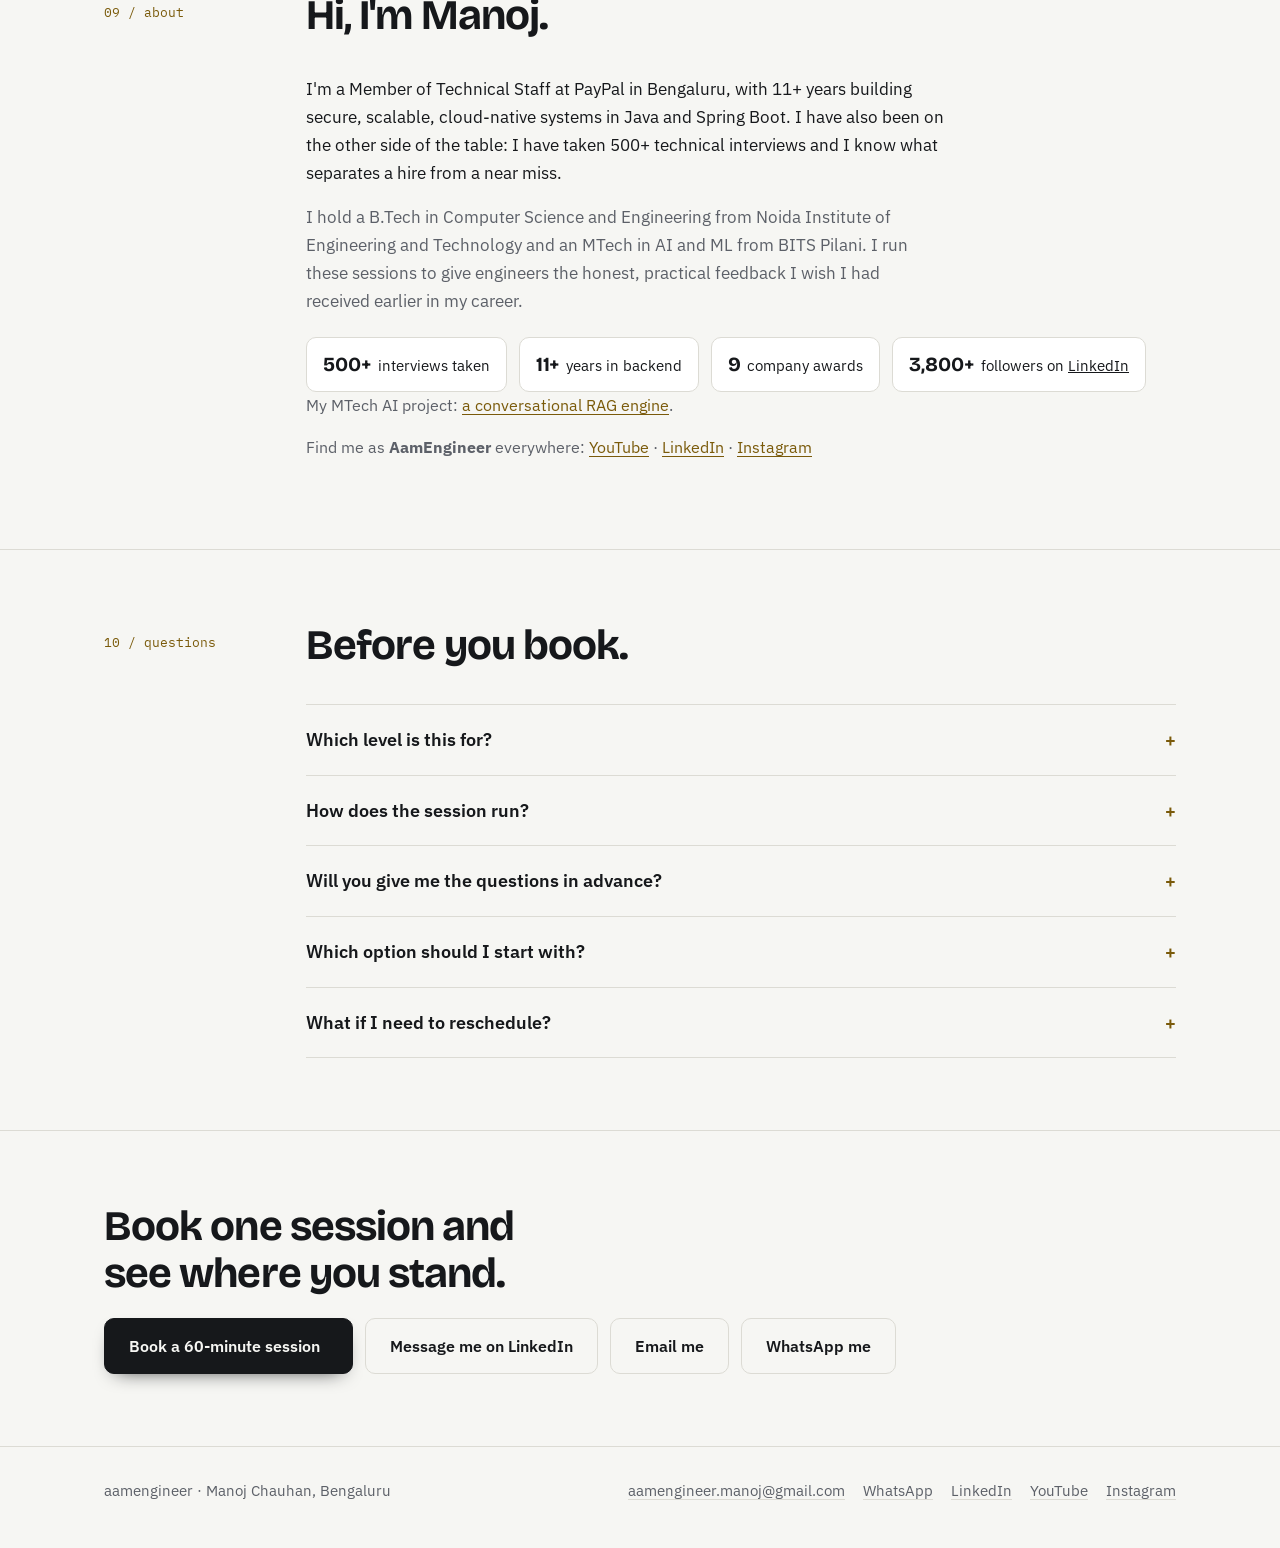
==== commit a6ddab67: "v7" ====
--- a/index.html
+++ b/index.html
@@ -46,6 +46,7 @@
       <a class="nl" href="index.html" aria-current="page">Mock interviews</a>
       <a class="nl" href="story.html">My story</a>
       <a class="nl" href="resume.html">Resume</a>
+      <a class="nl" href="projects.html">AI project</a>
       <a class="nl" href="hobbies.html">Hobbies</a>
       <a class="btn small" data-book href="https://topmate.io/manoj_chauhan/">Book a session</a>
     </nav>
@@ -59,6 +60,7 @@
         <div>
           <span class="tag">aamengineer · mock interviews for Java, DSA and system design</span>
           <h1>Find out where your interview answers break.</h1>
+          <p class="tagline">Mock interviews from someone who has taken 500+.</p>
           <p class="lead">I have taken 500+ technical interviews. In one 60-minute session you get a realistic interview at your level and specific feedback you can act on the same week.</p>
           <div class="cta">
             <a class="btn" data-book href="https://topmate.io/manoj_chauhan/">Book a 60-minute session</a>
@@ -278,6 +280,8 @@
             <li><b>9</b>company awards</li>
             <li><b>3,800+</b>followers on <a href="https://www.linkedin.com/in/manojchauhan28/" target="_blank" rel="noopener">LinkedIn</a></li>
           </ul>
+          <p class="follow">My MTech AI project: <a href="projects.html">a conversational RAG engine</a>.</p>
+          <p class="follow">Find me as <b>AamEngineer</b> everywhere: <a href="https://www.youtube.com/@aamengineer" target="_blank" rel="noopener">YouTube</a> · <a href="https://www.linkedin.com/in/manojchauhan28/" target="_blank" rel="noopener">LinkedIn</a> · <a href="https://www.instagram.com/themanojsphere" target="_blank" rel="noopener">Instagram</a></p>
         </div>
       </div>
     </div>
@@ -310,7 +314,7 @@
 <footer>
   <div class="wrap">
     <span>aamengineer · Manoj Chauhan, Bengaluru<span class="vc" id="visit-count" hidden></span></span>
-    <span class="links"><a data-mail data-show href="#">Email</a><a data-wa href="#">WhatsApp</a><a href="https://www.linkedin.com/in/manojchauhan28/" target="_blank" rel="noopener">LinkedIn</a><a href="https://www.instagram.com/themanojsphere" target="_blank" rel="noopener">Instagram</a></span>
+    <span class="links"><a data-mail data-show href="#">Email</a><a data-wa href="#">WhatsApp</a><a href="https://www.linkedin.com/in/manojchauhan28/" target="_blank" rel="noopener">LinkedIn</a><a href="https://www.youtube.com/@aamengineer" target="_blank" rel="noopener">YouTube</a><a href="https://www.instagram.com/themanojsphere" target="_blank" rel="noopener">Instagram</a></span>
   </div>
 </footer>
 <script>
